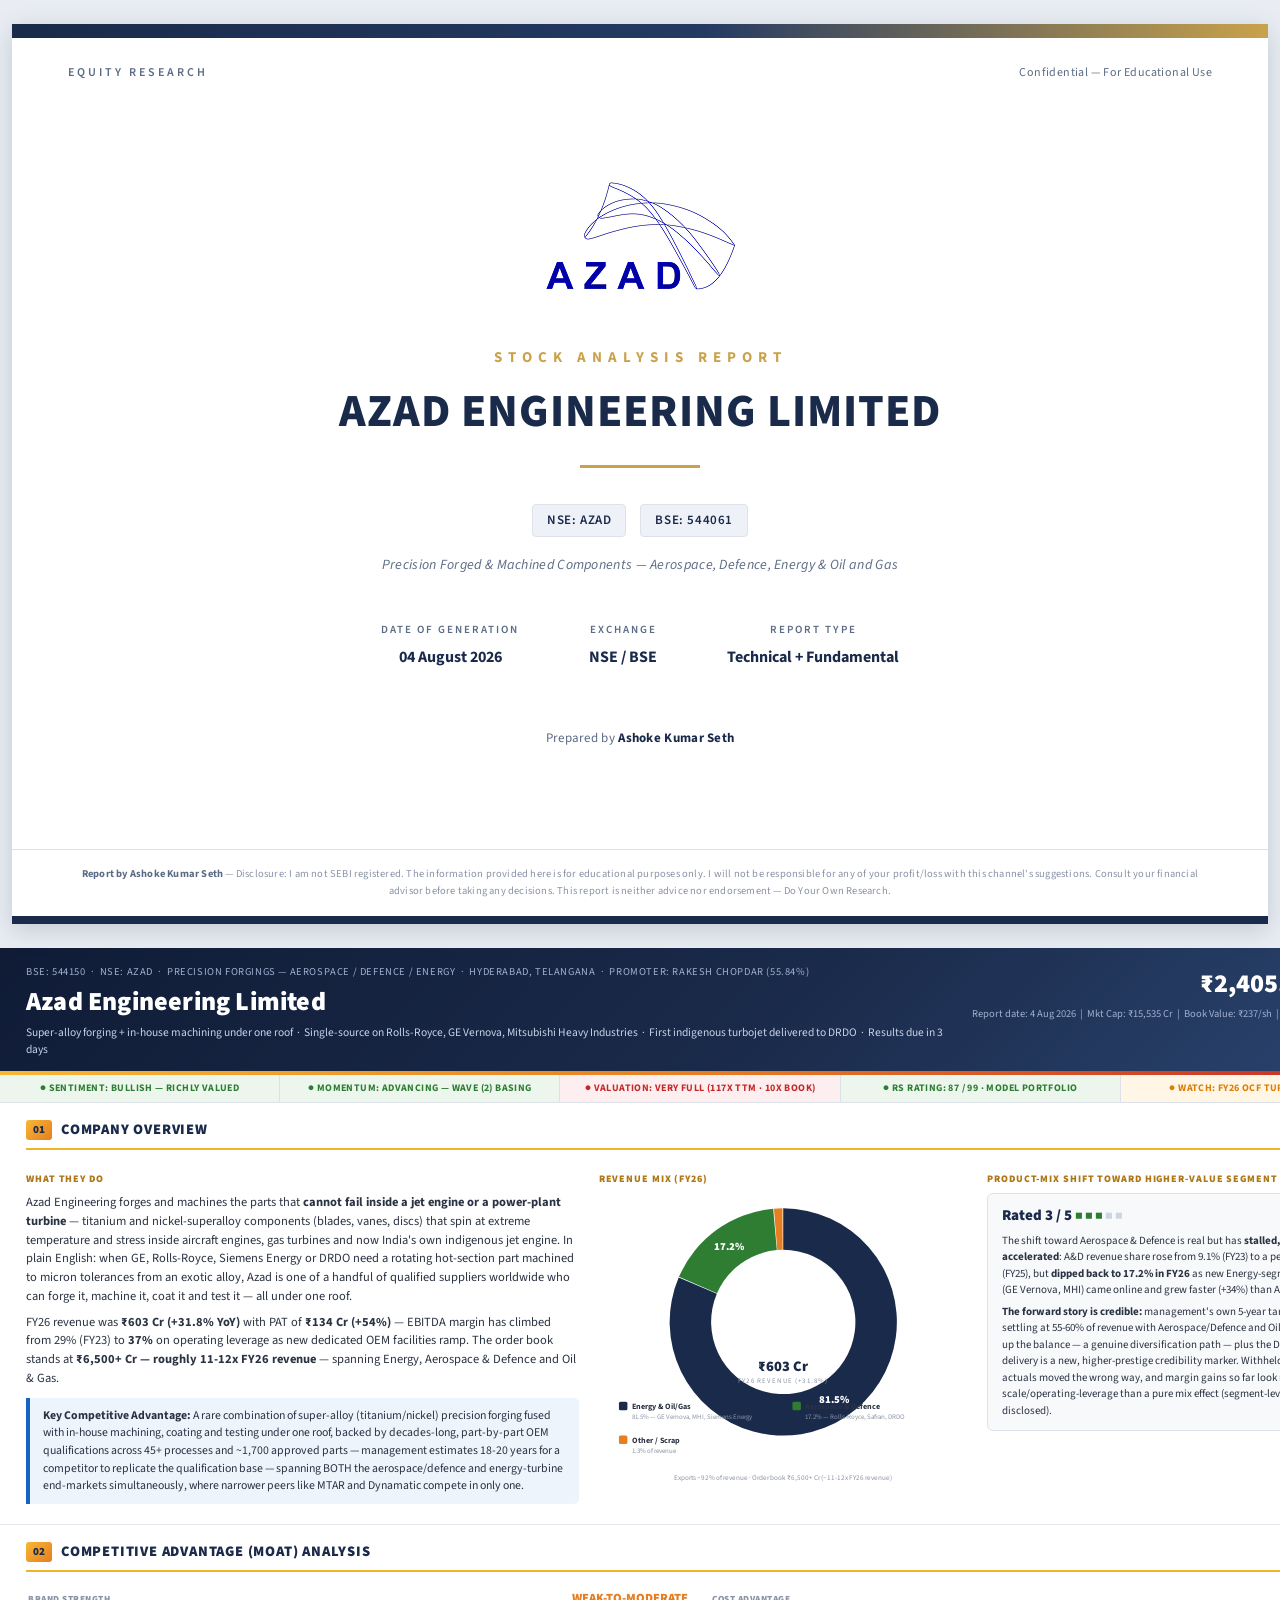
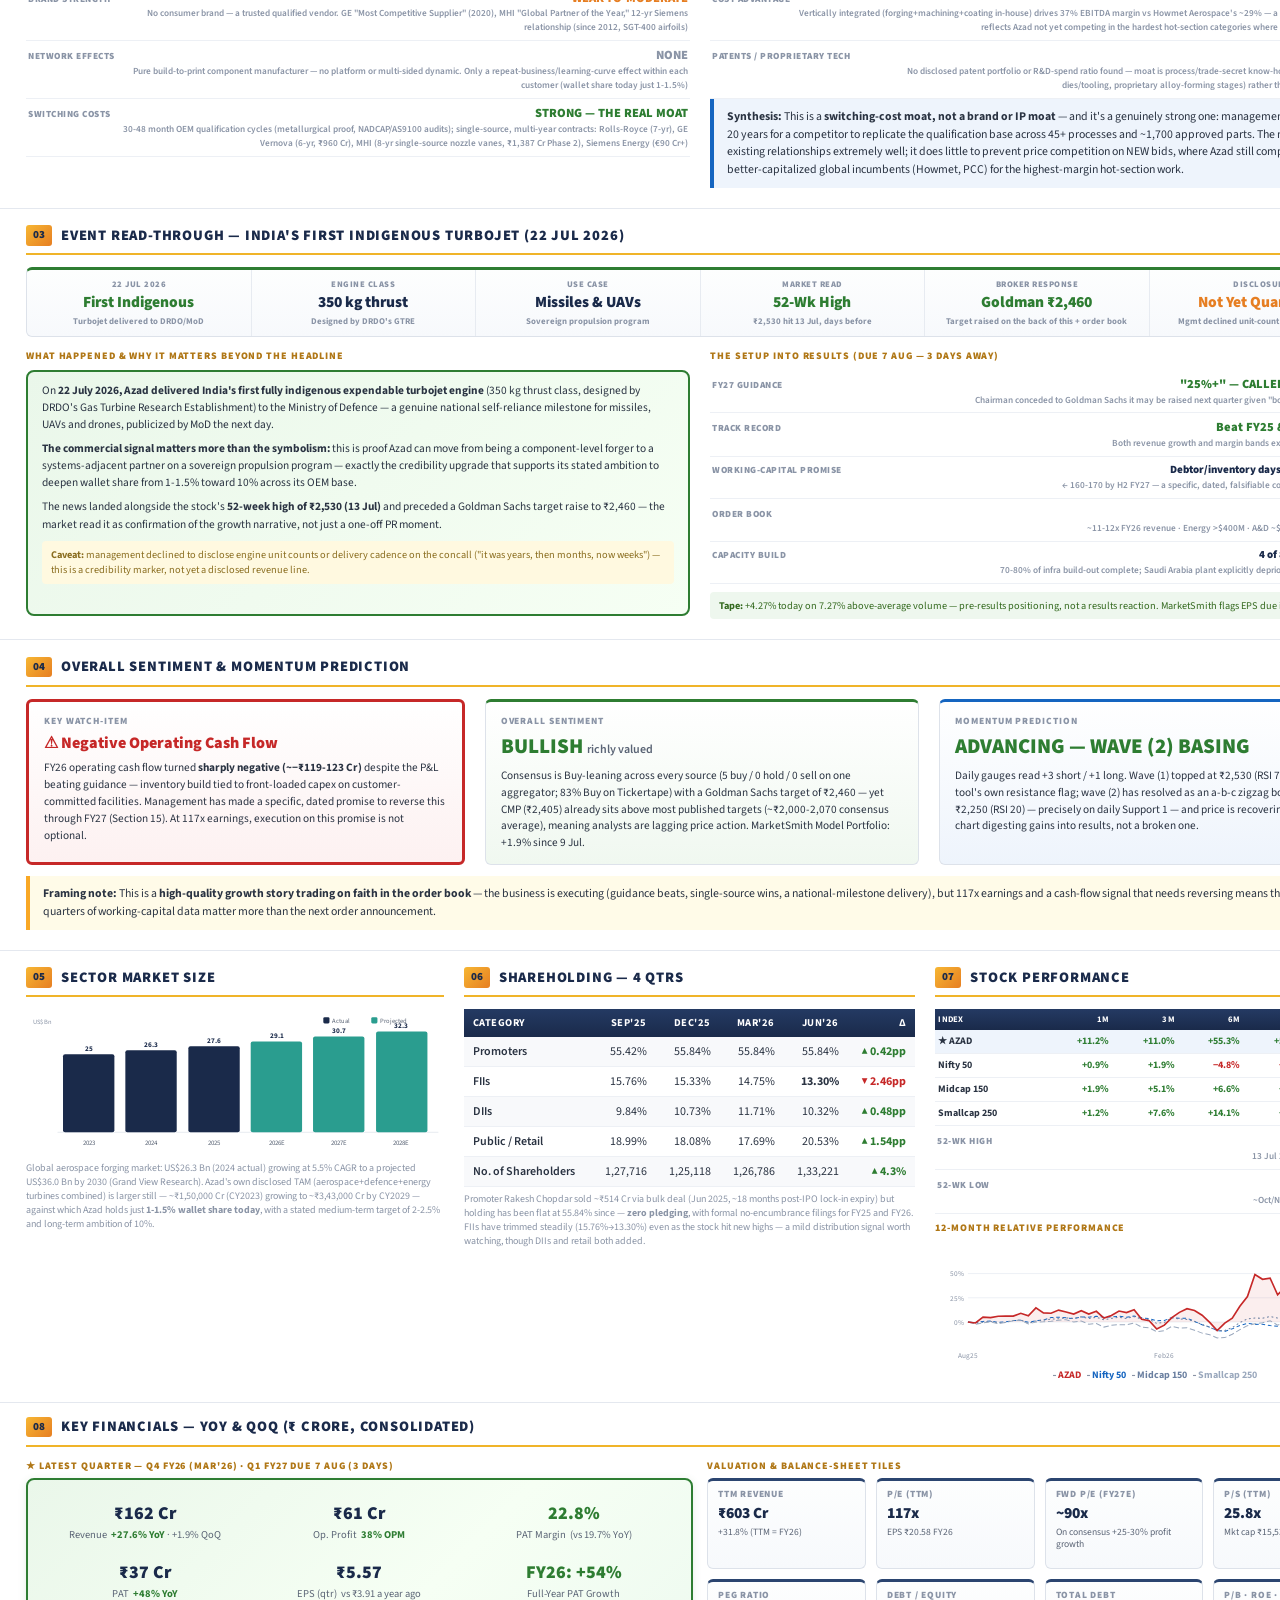
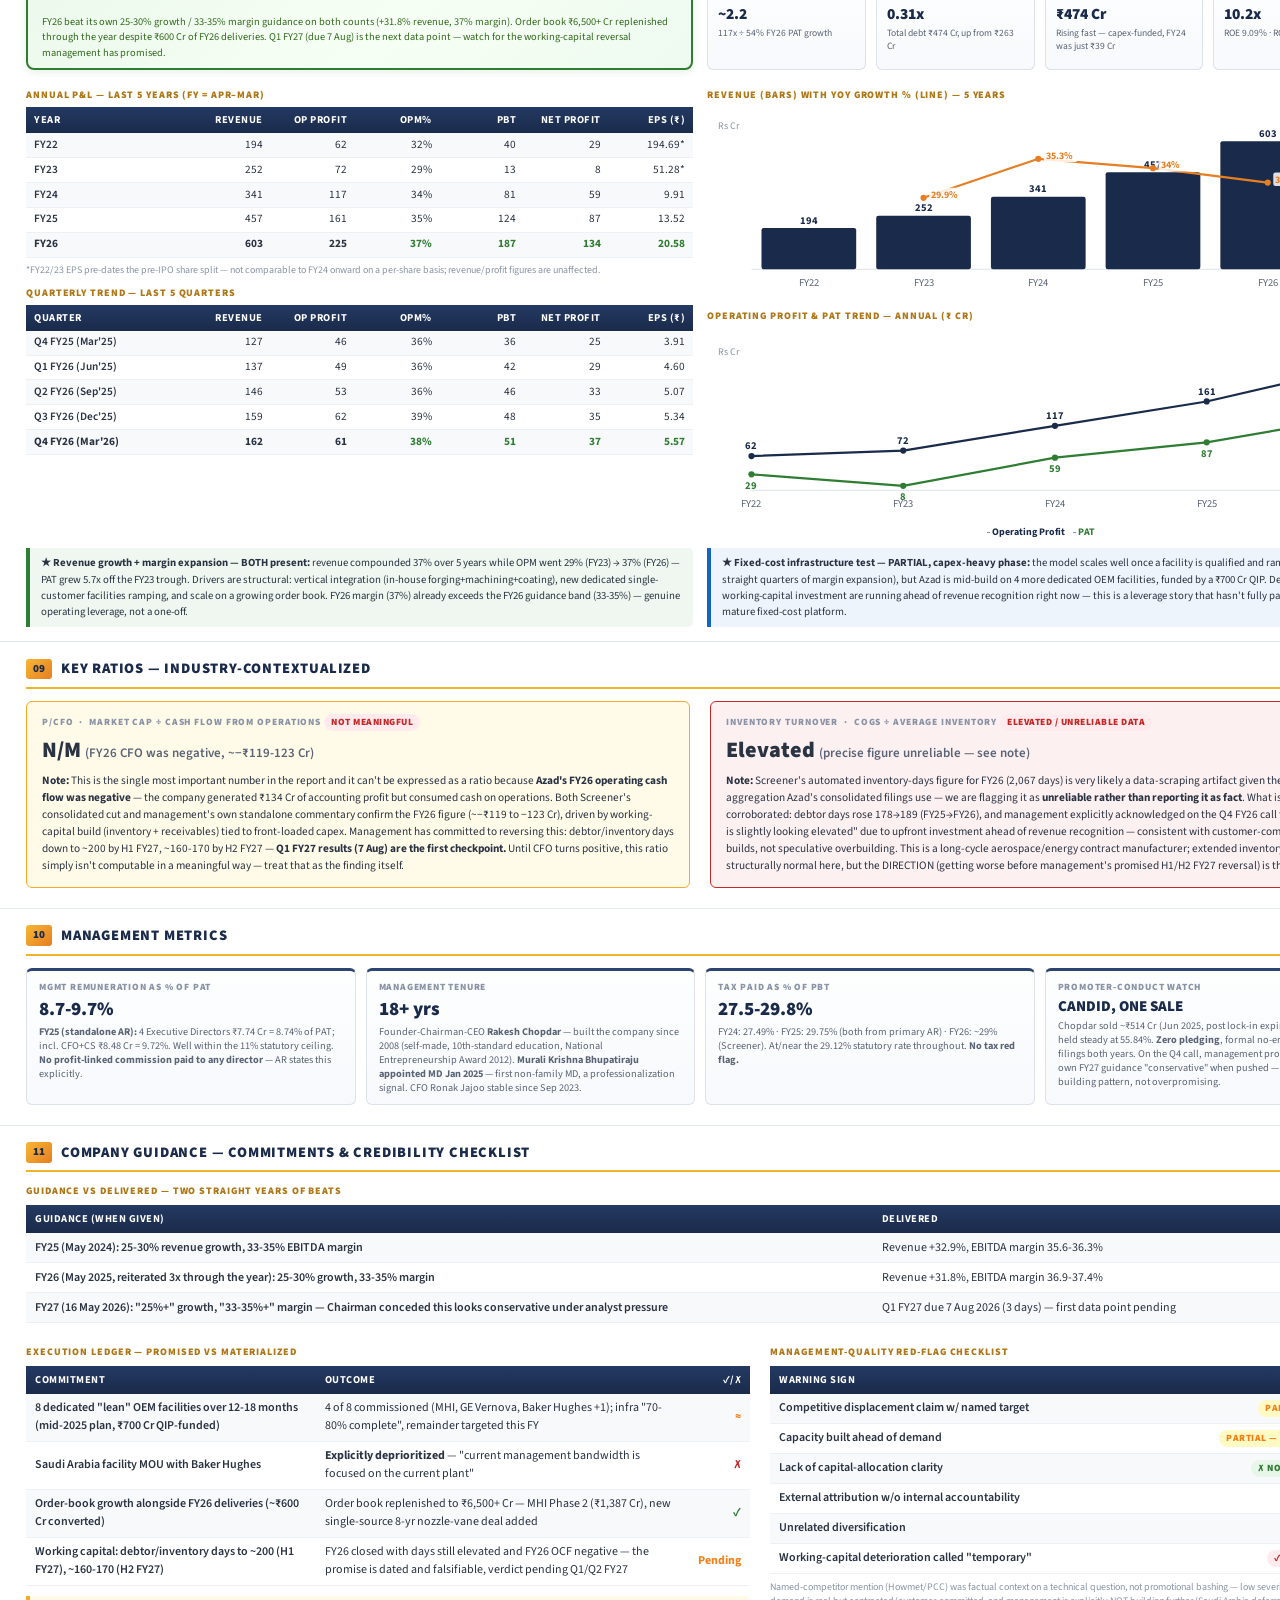
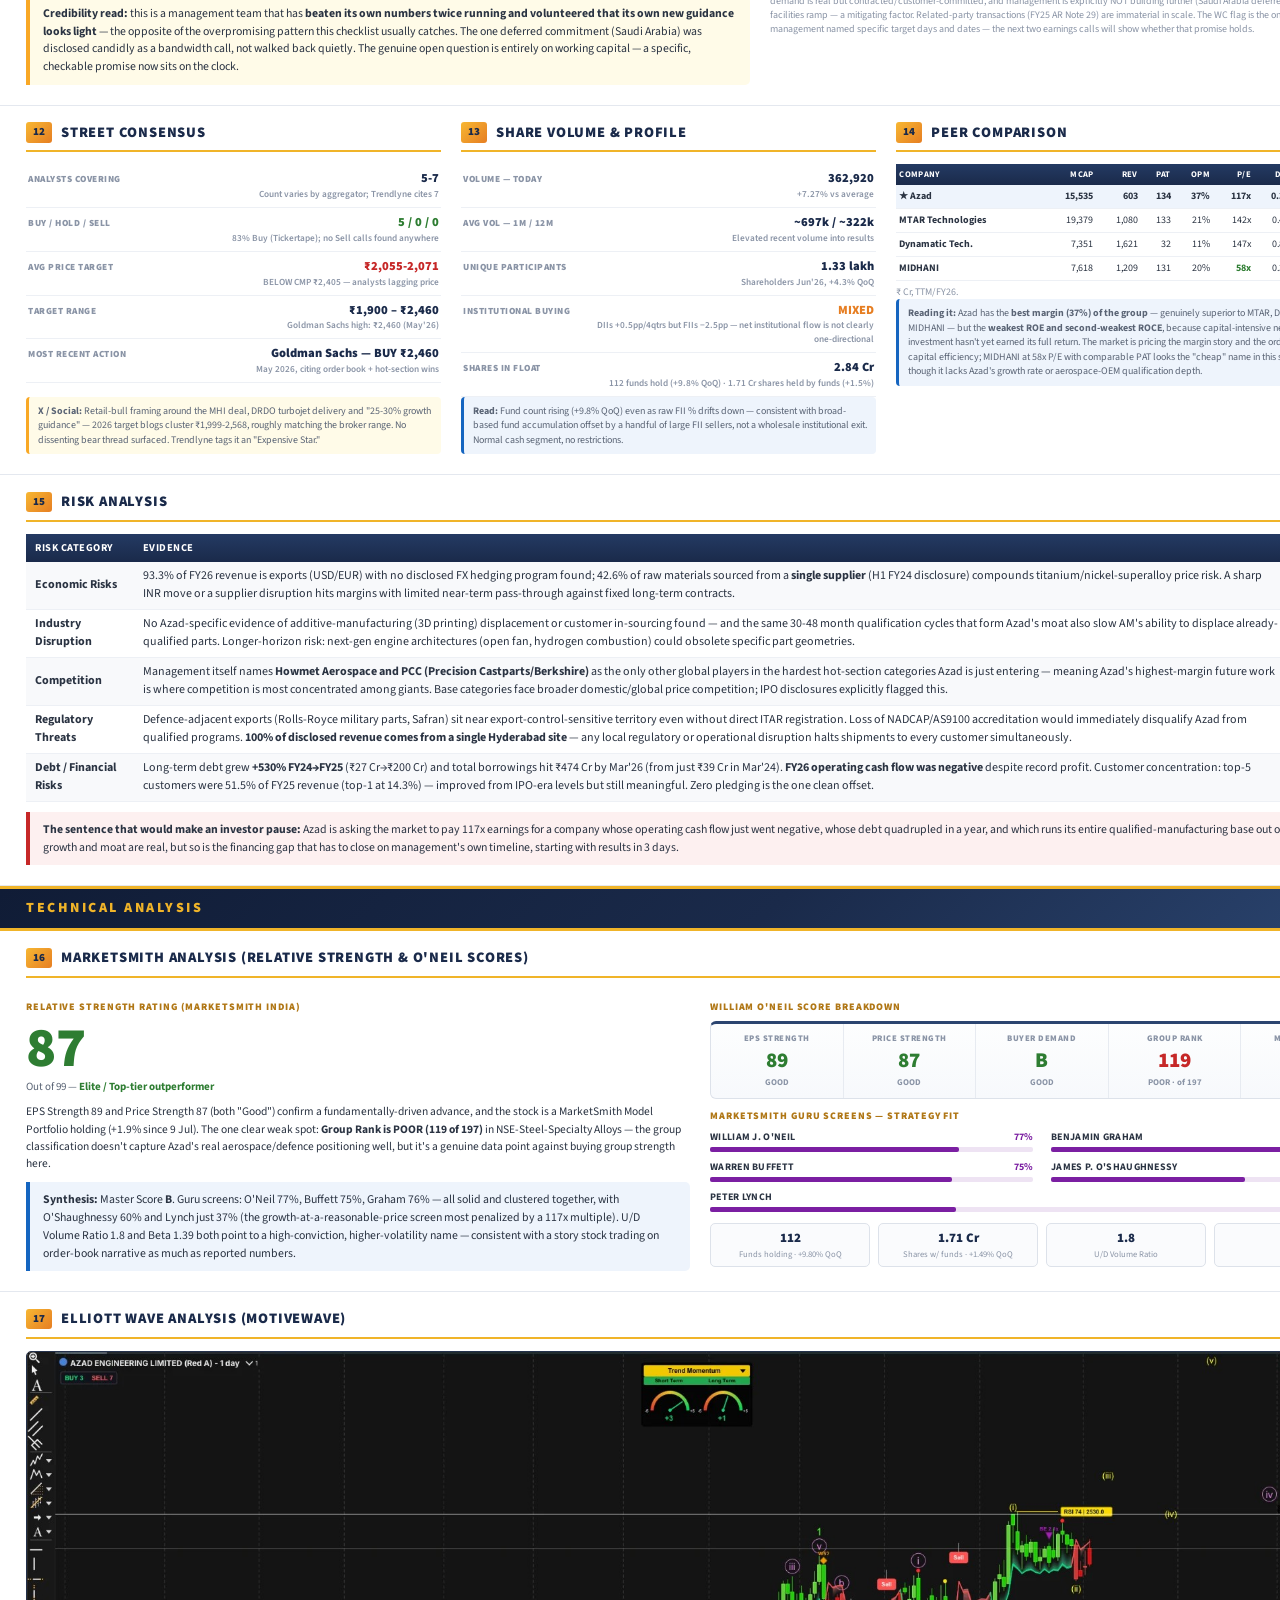
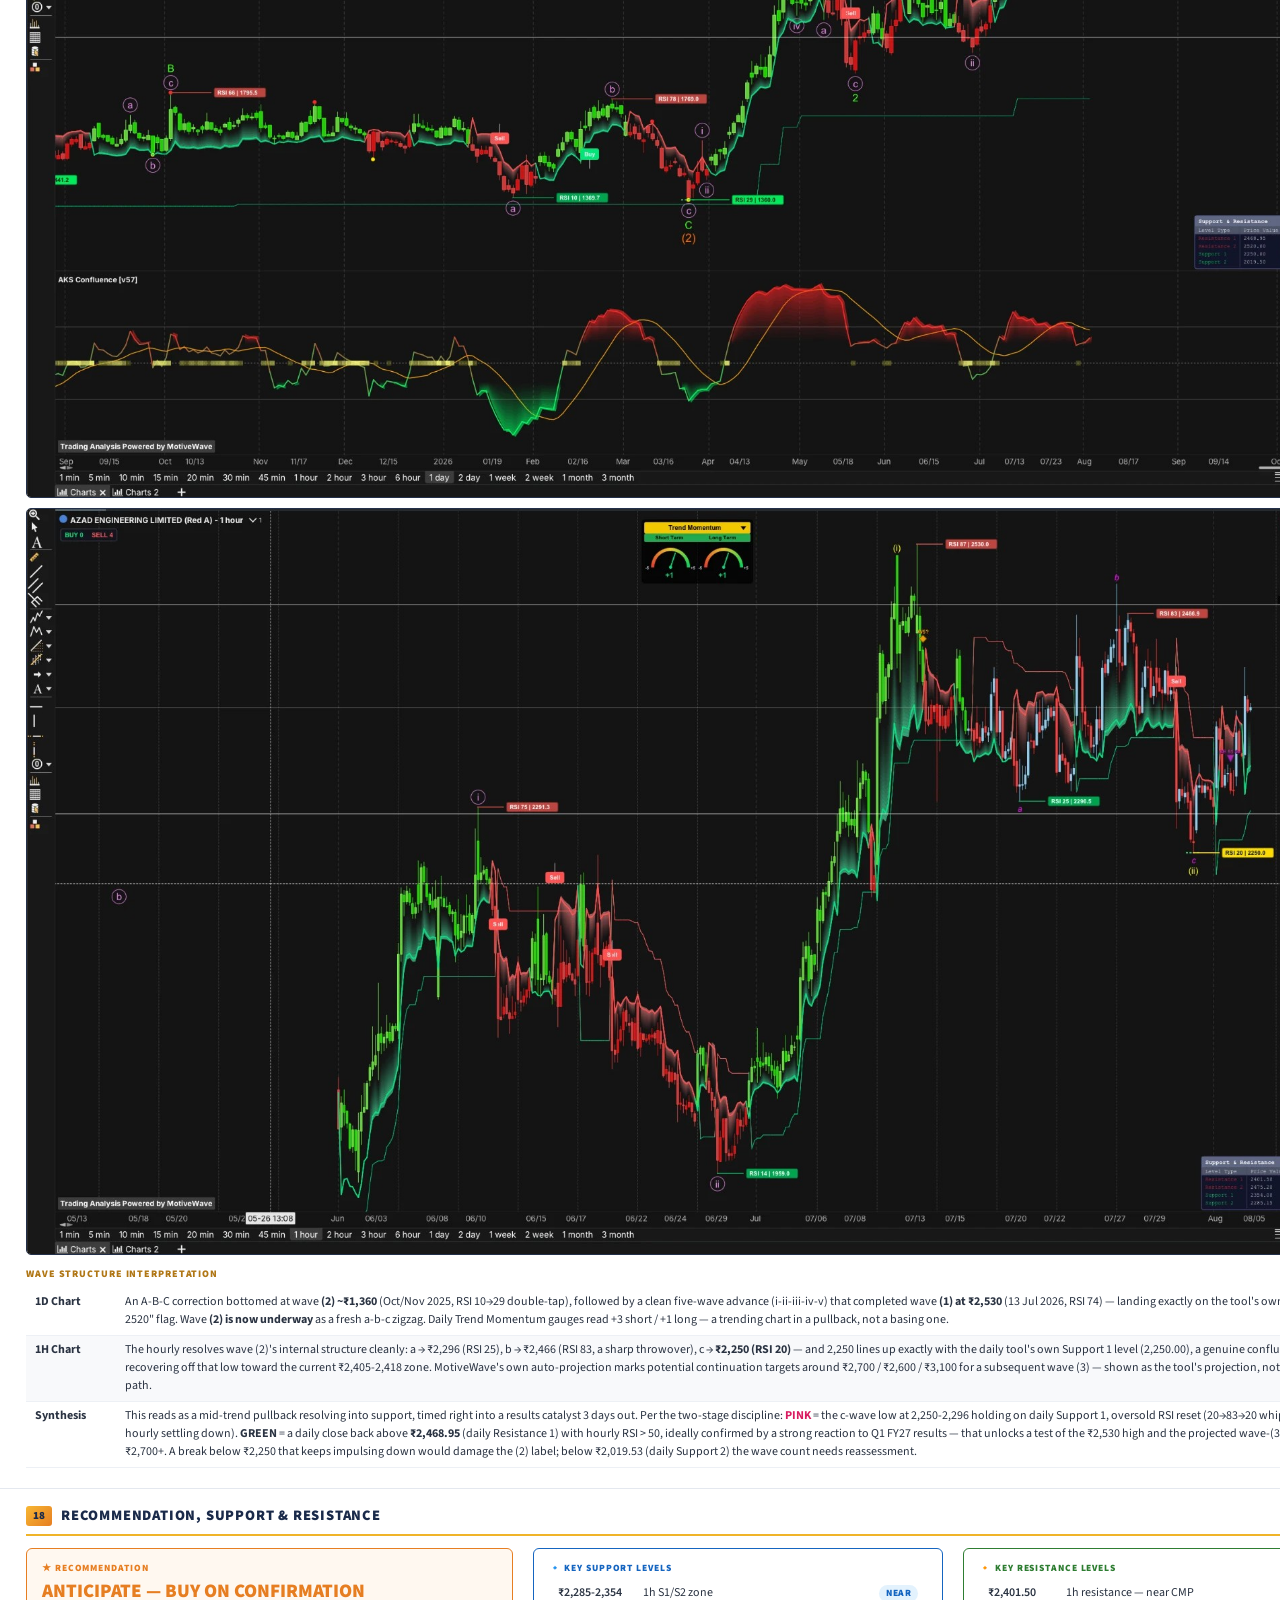
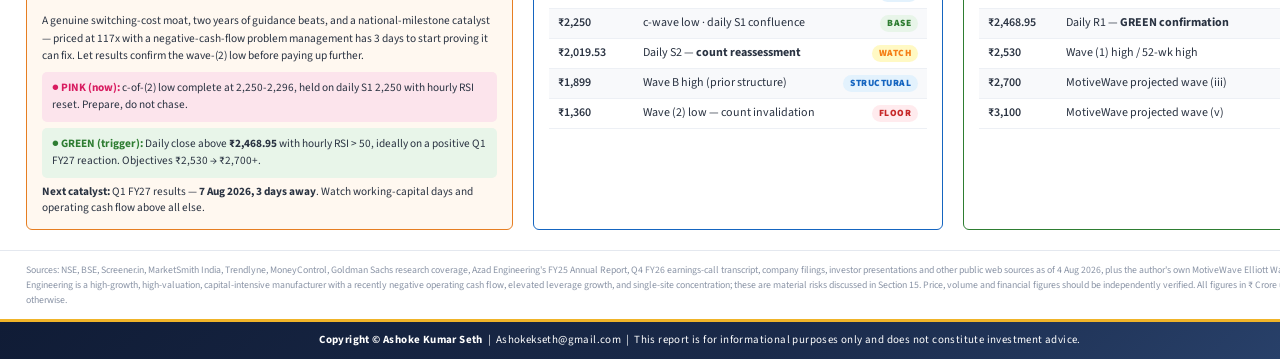
==== AZAD_Equity_Report.html @ 6aa40df9 "Add OG preview image and meta tags for link sharing" ====
<!DOCTYPE html>
<html>
<head>
<meta charset="utf-8">
<meta property="og:type" content="website">
<meta property="og:title" content="Azad Engineering — Equity Research Report">
<meta property="og:description" content="Full equity report on Azad Engineering (NSE: AZAD) — Moat &amp; Risk Analysis, financials, and Elliott Wave technicals. Prepared by Ashoke Kumar Seth.">
<meta property="og:image" content="https://raw.githubusercontent.com/ashokekseth-sys/Stock-Reports/main/og_preview.png">
<meta property="og:image:width" content="1200">
<meta property="og:image:height" content="630">
<meta name="twitter:card" content="summary_large_image">
<meta name="twitter:title" content="Azad Engineering — Equity Research Report">
<meta name="twitter:image" content="https://raw.githubusercontent.com/ashokekseth-sys/Stock-Reports/main/og_preview.png">
<title>Azad Engineering — Equity Research Report</title>
<link href="https://fonts.googleapis.com/css2?family=Source+Sans+3:ital,wght@0,400;0,600;0,700;0,900;1,400;1,600&display=swap" rel="stylesheet">
<style>
  * { margin:0; padding:0; box-sizing:border-box; }
  body { background:#ffffff; font-family:'Source Sans 3',Arial,sans-serif; color:#2a3342; font-size:12.5px; line-height:1.5; }
  .page { width:1400px; margin:0 auto; background:#fff; }
  /* header */
  .hdr { background:linear-gradient(135deg,#101c36 0%,#1a2a4a 55%,#2b4570 100%); border-bottom:4px solid; border-image:linear-gradient(90deg,#f7b733,#e67e22,#c62828) 1; color:#fff; padding:16px 26px 13px; display:flex; justify-content:space-between; align-items:flex-start; }
  .hdr .meta { font-size:10.5px; letter-spacing:0.6px; color:#9fb0cf; text-transform:uppercase; }
  .hdr h1 { font-size:26px; font-weight:900; letter-spacing:0.2px; margin:2px 0 3px; }
  .hdr .tagline { font-size:11.5px; color:#c7d2e8; }
  .hdr .pricebox { text-align:right; }
  .hdr .price { font-size:26px; font-weight:900; }
  .hdr .chg { color:#ff8a80; font-weight:700; font-size:14px; }
  .hdr .sub { font-size:10.5px; color:#9fb0cf; margin-top:3px; }
  .tagstrip { display:flex; gap:0; border-bottom:1px solid #dde2ea; }
  .tagstrip div { flex:1; text-align:center; padding:6px 4px; font-size:10px; font-weight:700; letter-spacing:0.4px; text-transform:uppercase; border-right:1px solid #dde2ea; }
  .tagstrip div:last-child { border-right:none; }
  /* sections */
  .sec { padding:16px 26px 20px; border-bottom:1px solid #e4e8ef; }
  .sec-title { display:flex; align-items:center; gap:9px; margin-bottom:12px; padding-bottom:7px; border-bottom:2px solid #f0b429; }
  .sec-title .num { background:linear-gradient(135deg,#f7b733,#e67e22); color:#1a2a4a; font-size:11px; font-weight:900; padding:2px 7px; border-radius:3px; }
  .sec-title h2 { font-size:14.5px; font-weight:900; letter-spacing:0.8px; text-transform:uppercase; color:#1a2a4a; }
  .microhead { font-size:10px; font-weight:900; letter-spacing:0.9px; text-transform:uppercase; color:#b07716; margin:10px 0 6px; }
  /* generic table */
  table.t { width:100%; border-collapse:collapse; }
  table.t th { background:linear-gradient(180deg,#243a63,#1a2a4a); color:#fff; font-size:10.5px; letter-spacing:0.5px; text-transform:uppercase; padding:6px 9px; text-align:right; font-weight:700; }
  table.t th:first-child { text-align:left; }
  table.t td { padding:5.5px 9px; border-bottom:1px solid #edf0f5; text-align:right; font-size:12px; }
  table.t td:first-child { text-align:left; font-weight:600; }
  table.t tr:nth-child(even) td { background:#f8f9fb; }
  .pos { color:#2e7d32; font-weight:700; } .neg { color:#c62828; font-weight:700; }
  .warn { color:#f57f17; font-weight:700; }
  /* tiles */
  .tiles { display:flex; gap:10px; }
  .tile { flex:1; border:1px solid #dde2ea; border-top:3px solid #2b4570; border-radius:6px; padding:9px 12px; background:linear-gradient(180deg,#fdfefe,#f7f9fc); }
  .tile .lab { font-size:9.5px; font-weight:900; letter-spacing:0.8px; text-transform:uppercase; color:#8a94a6; }
  .tile .val { font-size:19px; font-weight:900; margin:2px 0 1px; color:#1a2a4a; }
  .tile .note { font-size:10.3px; color:#5a6475; line-height:1.35; }
  /* callout notes */
  .notebox { border-left:4px solid #f9a825; background:#fffbe8; padding:9px 13px; font-size:11.8px; margin-top:11px; border-radius:0 5px 5px 0; }
  .notebox.green { border-left-color:#2e7d32; background:#f0f7f0; }
  .notebox.red { border-left-color:#c62828; background:#fdf0f0; }
  .notebox.blue { border-left-color:#1565c0; background:#eef4fc; }
  .badge { display:inline-block; font-size:9.5px; font-weight:900; letter-spacing:0.5px; padding:1.5px 7px; border-radius:9px; text-transform:uppercase; vertical-align:middle; }
  .b-bull { background:#e8f5e9; color:#2e7d32; } .b-bear { background:#ffebee; color:#c62828; }
  .b-neut { background:#e3f2fd; color:#1565c0; } .b-warn { background:#fff9c4; color:#f57f17; }
  .cols { display:flex; gap:20px; }
  .panel { flex:1; border:1px solid #dde2ea; border-radius:6px; padding:12px 15px; }
  .panel .plab { font-size:9.5px; font-weight:900; letter-spacing:0.9px; text-transform:uppercase; color:#8a94a6; margin-bottom:3px; }
  .panel .pval { font-size:21px; font-weight:900; }
  .chartcap { font-size:10px; color:#8a94a6; margin-top:5px; line-height:1.4; }
  .imgwrap img { width:100%; border-radius:5px; border:1px solid #23304a; display:block; }
  .footer-blue { border-top:3px solid #f0b429; background:linear-gradient(135deg,#101c36,#1a2a4a 55%,#2b4570); color:#fff; text-align:center; padding:10px 16px; font-size:11px; letter-spacing:0.4px; }
  .disclaim { font-size:9.8px; color:#8a94a6; padding:12px 26px; line-height:1.5; }
  table.t[style*='--pad'] td { padding:9px; }
  .compact { padding:13px 26px 14px; }
  .compact table.t td { padding:3.5px 8px; font-size:11.3px; }
  .compact table.t th { padding:5px 8px; }
  .compact .notebox { padding:7px 11px; font-size:10.8px; margin-top:0; }
  .compact .microhead { margin:8px 0 4px; }
  .compact .tile { padding:6px 10px; }
  .compact .tile .val { font-size:15.5px; margin:1px 0 0; }
  .compact .tile .note { font-size:9.6px; }
  .compact .cols { gap:14px; }
  table.fit { width:100%; table-layout:fixed; }
  table.fit td, table.fit th { padding:3.5px 11px; white-space:nowrap; overflow:hidden; }
  table.fit th:first-child, table.fit td:first-child { width:24%; }
  .krow { display:flex; justify-content:space-between; align-items:baseline; gap:8px; border-bottom:1px solid #edf0f5; padding:5px 2px; }
  .krow .klab { color:#8a94a6; font-weight:900; font-size:9.3px; text-transform:uppercase; letter-spacing:0.5px; flex:0 0 auto; }
  .krow .kval { font-weight:900; color:#1a2a4a; font-size:12.5px; text-align:right; }
  .krow .kval small { display:block; font-weight:600; color:#8a94a6; font-size:9.3px; }
  .mininote { font-size:10px; color:#5a6475; line-height:1.45; margin-top:8px; padding:7px 9px; border-radius:4px; }
  table.peer { width:100%; border-collapse:collapse; }
  table.peer th { background:linear-gradient(180deg,#243a63,#1a2a4a); color:#fff; font-size:8.6px; letter-spacing:0.3px; text-transform:uppercase; padding:4px 3px; text-align:right; }
  table.peer th:first-child { text-align:left; }
  table.peer td { padding:4px 3px; border-bottom:1px solid #edf0f5; text-align:right; font-size:10px; }
  table.peer td:first-child { text-align:left; font-weight:700; }

  /* ===================== RESPONSIVE / MOBILE ===================== */
  .mobile-jump { display:none; }
  @media (max-width: 860px) {
    html { -webkit-text-size-adjust:100%; }
    body { overflow-x:hidden; }
    .page { width:100% !important; max-width:100% !important; }
    .sec, .hdr { padding-left:16px !important; padding-right:16px !important; }
    .disclaim { padding-left:16px !important; padding-right:16px !important; }
    .footer-blue { padding-left:16px !important; padding-right:16px !important; }

    .hdr { flex-direction:column !important; align-items:stretch !important; gap:10px; }
    .hdr .pricebox { text-align:left !important; }

    .tagstrip { flex-direction:column !important; }
    .tagstrip div { border-right:none !important; border-bottom:1px solid #dde2ea; text-align:left !important; padding:8px 4px !important; }
    .tagstrip div:last-child { border-bottom:none; }

    .mobile-jump {
      display:flex !important; gap:4px; overflow-x:auto; -webkit-overflow-scrolling:touch;
      position:sticky; top:0; z-index:20; background:#1a2a4a; padding:10px 12px;
      border-bottom:3px solid #f0b429; white-space:nowrap; scrollbar-width:none;
    }
    .mobile-jump::-webkit-scrollbar { display:none; }
    .mobile-jump a {
      color:#c7d2e8; font-size:11.5px; font-weight:700; text-decoration:none;
      padding:6px 10px; border-radius:14px; background:rgba(255,255,255,0.08); flex:0 0 auto;
    }
    .sec-title { scroll-margin-top:56px; }

    .cols { flex-wrap:wrap !important; }
    .cols > div { flex:1 1 100% !important; min-width:0 !important; width:100% !important; }
    .cols { row-gap:16px; }

    .tile { flex:1 1 45% !important; }
    .tiles { row-gap:8px; }

    div[style*="flex:1 1 44%"] { flex:1 1 100% !important; }
    div[style*="flex:1 1 30%"] { flex:1 1 45% !important; }

    table.t, table.fit, table.peer {
      display:block !important; overflow-x:auto !important; -webkit-overflow-scrolling:touch;
      white-space:nowrap; max-width:100%;
    }
    table.t tr, table.fit tr, table.peer tr { display:table-row; }
    table.prose { display:table !important; white-space:normal !important; overflow-x:visible !important; table-layout:fixed !important; }
    table.prose td { white-space:normal !important; word-wrap:break-word; }
    table.prose td[style*="width:90px"] { width:70px !important; }

    .krow { flex-wrap:wrap; }
    .krow .kval { text-align:right; }

    h1 { font-size:21px !important; }
    .price { font-size:22px !important; }
  }

  @media (max-width: 480px) {
    .tile { flex:1 1 100% !important; }
    div[style*="flex:1 1 45%"] { flex:1 1 100% !important; }
  }
</style>
</head>
<body>
<style>
  :root{
    --navy:#1a2a4a;
    --navy-2:#243a63;
    --gold:#c9a24b;
    --ink:#1a2a4a;
    --muted:#5c6b85;
    --hair:#dde2ea;
    --page-bg:#ffffff;
  }
  *{box-sizing:border-box;margin:0;padding:0;}
  .cover-wrap{
    font-family:'Source Sans 3','Segoe UI',Arial,sans-serif;
    background:#e9edf3;
    display:flex;
    justify-content:center;
    padding:24px 12px;
  }
  .cover-page{
    width:1400px;
    max-width:100%;
    min-height:900px;
    background:var(--page-bg);
    display:flex;
    flex-direction:column;
    box-shadow:0 6px 24px rgba(26,42,74,0.18);
    overflow:hidden;
  }
  .top-band{
    height:14px;
    background:linear-gradient(90deg,var(--navy) 0%,var(--navy-2) 55%,var(--gold) 100%);
    flex-shrink:0;
  }
  .brand-bar{
    display:flex;
    align-items:center;
    justify-content:space-between;
    padding:26px 56px 0 56px;
    flex-shrink:0;
  }
  .brand-bar .doc-type{
    font-size:12px;
    letter-spacing:3px;
    color:var(--muted);
    text-transform:uppercase;
    font-weight:600;
  }
  .brand-bar .doc-date{
    font-size:12px;
    color:var(--muted);
    letter-spacing:0.4px;
  }
  .main{
    flex:1;
    display:flex;
    flex-direction:column;
    align-items:center;
    justify-content:center;
    text-align:center;
    padding:20px 60px 40px 60px;
  }
  .logo-wrap{
    width:260px;
    height:150px;
    display:flex;
    align-items:center;
    justify-content:center;
    margin-bottom:34px;
  }
  .logo-wrap img{
    max-width:100%;
    max-height:100%;
    object-fit:contain;
  }
  .kicker{
    font-size:15px;
    letter-spacing:6px;
    color:var(--gold);
    font-weight:700;
    text-transform:uppercase;
    margin-bottom:16px;
  }
  h1.report-title{
    font-size:46px;
    letter-spacing:1px;
    color:var(--navy);
    font-weight:800;
    text-transform:uppercase;
    line-height:1.15;
  }
  .divider{
    width:120px;
    height:3px;
    background:var(--gold);
    margin:26px 0;
  }
  .company-name{
    font-size:34px;
    font-weight:700;
    color:var(--navy);
    letter-spacing:0.3px;
  }
  .ticker-row{
    margin-top:10px;
    display:flex;
    gap:14px;
    align-items:center;
    justify-content:center;
  }
  .ticker-chip{
    font-size:13px;
    font-weight:600;
    letter-spacing:0.6px;
    color:var(--navy);
    background:#eef1f7;
    border:1px solid var(--hair);
    border-radius:4px;
    padding:6px 14px;
  }
  .sector-line{
    margin-top:18px;
    font-size:14px;
    color:var(--muted);
    letter-spacing:0.3px;
    font-style:italic;
  }
  .meta-block{
    margin-top:46px;
    display:flex;
    gap:70px;
    justify-content:center;
  }
  .meta-item{
    text-align:center;
  }
  .meta-label{
    font-size:11px;
    letter-spacing:2px;
    text-transform:uppercase;
    color:var(--muted);
    margin-bottom:6px;
    font-weight:600;
  }
  .meta-value{
    font-size:16px;
    color:var(--navy);
    font-weight:700;
  }
  .prepared-by{
    margin-top:60px;
    font-size:13px;
    color:var(--muted);
    letter-spacing:0.3px;
  }
  .prepared-by strong{
    color:var(--navy);
  }
  .footer{
    flex-shrink:0;
    background:#ffffff;
    border-top:1px solid var(--hair);
    padding:16px 56px;
    text-align:center;
  }
  .footer p{
    font-size:10.5px;
    line-height:1.6;
    color:#8992a6;
    letter-spacing:0.2px;
  }
  .footer strong{
    color:var(--muted);
  }
  .bottom-band{
    height:8px;
    background:var(--navy);
    flex-shrink:0;
  }
</style>
<div class="cover-wrap">
  <div class="cover-page">
  <div class="top-band"></div>

  <div class="brand-bar">
    <div class="doc-type">Equity Research</div>
    <div class="doc-date">Confidential — For Educational Use</div>
  </div>

  <div class="main">
    <div class="logo-wrap">
      <img src="[data-uri]" alt="Azad Engineering logo" />
    </div>

    <div class="kicker">Stock Analysis Report</div>
    <h1 class="report-title">Azad Engineering Limited</h1>

    <div class="divider"></div>

    <div class="ticker-row">
      <div class="ticker-chip">NSE: AZAD</div>
      <div class="ticker-chip">BSE: 544061</div>
    </div>
    <div class="sector-line">Precision Forged &amp; Machined Components — Aerospace, Defence, Energy &amp; Oil and Gas</div>

    <div class="meta-block">
      <div class="meta-item">
        <div class="meta-label">Date of Generation</div>
        <div class="meta-value">04 August 2026</div>
      </div>
      <div class="meta-item">
        <div class="meta-label">Exchange</div>
        <div class="meta-value">NSE / BSE</div>
      </div>
      <div class="meta-item">
        <div class="meta-label">Report Type</div>
        <div class="meta-value">Technical + Fundamental</div>
      </div>
    </div>

    <div class="prepared-by">Prepared by <strong>Ashoke Kumar Seth</strong></div>
  </div>

  <div class="footer">
    <p><strong>Report by Ashoke Kumar Seth</strong> — Disclosure: I am not SEBI registered. The information provided here is for educational purposes only. I will not be responsible for any of your profit/loss with this channel's suggestions. Consult your financial advisor before taking any decisions. This report is neither advice nor endorsement — Do Your Own Research.</p>
  </div>

  <div class="bottom-band"></div>
</div>
</div>

<div class="page">

  <!-- ================= HEADER ================= -->
  <div class="hdr">
    <div>
      <div class="meta">BSE: 544150 &nbsp;·&nbsp; NSE: AZAD &nbsp;·&nbsp; Precision Forgings — Aerospace / Defence / Energy &nbsp;·&nbsp; Hyderabad, Telangana &nbsp;·&nbsp; Promoter: Rakesh Chopdar (55.84%)</div>
      <h1>Azad Engineering Limited</h1>
      <div class="tagline">Super-alloy forging + in-house machining under one roof &nbsp;·&nbsp; Single-source on Rolls-Royce, GE Vernova, Mitsubishi Heavy Industries &nbsp;·&nbsp; First indigenous turbojet delivered to DRDO &nbsp;·&nbsp; Results due in 3 days</div>
    </div>
    <div class="pricebox">
      <div class="price">&#8377;2,405.40 <span class="chg" style="color:#7ee08a">&#9650; +4.27%</span></div>
      <div class="sub">Report date: 4 Aug 2026 &nbsp;|&nbsp; Mkt Cap: &#8377;15,535 Cr &nbsp;|&nbsp; Book Value: &#8377;237/sh &nbsp;|&nbsp; MarketSmith Master Score: B</div>
    </div>
  </div>
  <div class="tagstrip">
    <div style="color:#2e7d32;background:#ecf6ec">&#9679; Sentiment: Bullish — richly valued</div>
    <div style="color:#2e7d32;background:#ecf6ec">&#9679; Momentum: Advancing — wave (2) basing</div>
    <div style="color:#c62828;background:#fdeef0">&#9679; Valuation: Very full (117x TTM &#183; 10x book)</div>
    <div style="color:#2e7d32;background:#ecf6ec">&#9679; RS Rating: 87 / 99 &#183; Model Portfolio</div>
    <div style="color:#e07c00;background:#fff6e6">&#9679; Watch: FY26 OCF turned negative</div>
  </div>
  <nav class="mobile-jump"><a href="#sec01">Overview</a><a href="#sec02">Moat</a><a href="#sec03">DRDO Event</a><a href="#sec04">Sentiment</a><a href="#sec05">Sector</a><a href="#sec06">Shareholding</a><a href="#sec07">Performance</a><a href="#sec08">Financials</a><a href="#sec09">Ratios</a><a href="#sec10">Management</a><a href="#sec11">Guidance</a><a href="#sec12">Consensus</a><a href="#sec13">Volume</a><a href="#sec14">Peers</a><a href="#sec15">Risk</a><a href="#sec16">MarketSmith</a><a href="#sec17">Elliott Wave</a><a href="#sec18">Recommendation</a></nav>


  <!-- ================= 01 COMPANY OVERVIEW ================= -->
  <div class="sec">
    <div class="sec-title" id="sec01"><span class="num">01</span><h2>Company Overview</h2></div>
    <div class="cols">
      <div style="flex:1.5">
        <div class="microhead">What They Do</div>
        <p>Azad Engineering forges and machines the parts that <b>cannot fail inside a jet engine or a power-plant turbine</b> — titanium and nickel-superalloy components (blades, vanes, discs) that spin at extreme temperature and stress inside aircraft engines, gas turbines and now India's own indigenous jet engine. In plain English: when GE, Rolls-Royce, Siemens Energy or DRDO need a rotating hot-section part machined to micron tolerances from an exotic alloy, Azad is one of a handful of qualified suppliers worldwide who can forge it, machine it, coat it and test it — all under one roof.</p>
        <p style="margin-top:7px">FY26 revenue was <b>&#8377;603 Cr (+31.8% YoY)</b> with PAT of <b>&#8377;134 Cr (+54%)</b> — EBITDA margin has climbed from 29% (FY23) to <b>37%</b> on operating leverage as new dedicated OEM facilities ramp. The order book stands at <b>&#8377;6,500+ Cr — roughly 11-12x FY26 revenue</b> — spanning Energy, Aerospace & Defence and Oil & Gas.</p>
        <div class="notebox blue" style="margin-top:10px"><b>Key Competitive Advantage:</b> A rare combination of super-alloy (titanium/nickel) precision forging fused with in-house machining, coating and testing under one roof, backed by decades-long, part-by-part OEM qualifications across 45+ processes and ~1,700 approved parts — management estimates 18-20 years for a competitor to replicate the qualification base — spanning BOTH the aerospace/defence and energy-turbine end-markets simultaneously, where narrower peers like MTAR and Dynamatic compete in only one.</div>
      </div>
      <div style="flex:1">
        <div class="microhead">Revenue Mix (FY26)</div>
        <svg viewBox="0 0 480 386" xmlns="http://www.w3.org/2000/svg" style="width:100%;height:auto">
<path d="M240.0,20.0 A148,148 0 1 1 103.8,110.2 L153.5,131.3 A94,94 0 1 0 240.0,74.0 Z" fill="#1a2a4a"/><path d="M104.2,109.2 A148,148 0 0 1 226.9,20.6 L231.7,74.4 A94,94 0 0 0 153.7,130.7 Z" fill="#2e7d32"/><path d="M227.9,20.5 A148,148 0 0 1 239.0,20.0 L239.3,74.0 A94,94 0 0 0 232.3,74.3 Z" fill="#e67e22"/><text x="306.4" y="273.1" text-anchor="middle" font-size="14" font-weight="900" fill="#fff">81.5%</text><text x="169.5" y="73.7" text-anchor="middle" font-size="14" font-weight="900" fill="#fff">17.2%</text>
<text x="240" y="232" text-anchor="middle" font-size="19" font-weight="900" fill="#1a2a4a">&#8377;603 Cr</text>
<text x="240" y="248" text-anchor="middle" font-size="9" letter-spacing="1.5" fill="#8a94a6">FY26 REVENUE (+31.8%)</text>
<rect x="26" y="272" width="11" height="11" rx="2" fill="#1a2a4a"/><text x="43" y="282" font-size="10.5" fill="#2a3342" font-weight="700">Energy &amp; Oil/Gas</text><text x="43" y="295" font-size="9" fill="#8a94a6">81.5% — GE Vernova, MHI, Siemens Energy</text><rect x="252" y="272" width="11" height="11" rx="2" fill="#2e7d32"/><text x="269" y="282" font-size="10.5" fill="#2a3342" font-weight="700">Aerospace &amp; Defence</text><text x="269" y="295" font-size="9" fill="#8a94a6">17.2% — Rolls-Royce, Safran, DRDO</text><rect x="26" y="316" width="11" height="11" rx="2" fill="#e67e22"/><text x="43" y="326" font-size="10.5" fill="#2a3342" font-weight="700">Other / Scrap</text><text x="43" y="339" font-size="9" fill="#8a94a6">1.3% of revenue</text>
<text x="240" y="374" text-anchor="middle" font-size="9.3" fill="#8a94a6">Exports ~92% of revenue &#183; Order book &#8377;6,500+ Cr (~11-12x FY26 revenue)</text>
</svg>
      </div>
      <div style="flex:1.05">
        
<div class="microhead">Product-Mix Shift Toward Higher-Value Segment</div>
<div style="border:1px solid #dde2ea;border-radius:6px;padding:11px 14px;background:#f8f9fb">
  <div style="font-size:15px;font-weight:900;color:#1a2a4a">Rated 3 / 5
    <span style="letter-spacing:2px;color:#2e7d32;font-size:13px">&#9632;&#9632;&#9632;</span><span style="letter-spacing:2px;color:#cdd5e0;font-size:13px">&#9632;&#9632;</span></div>
  <p style="font-size:11px;margin-top:5px">The shift toward Aerospace &amp; Defence is real but has <b>stalled, not accelerated</b>: A&amp;D revenue share rose from 9.1% (FY23) to a peak of 17.7% (FY25), but <b>dipped back to 17.2% in FY26</b> as new Energy-segment capacity (GE Vernova, MHI) came online and grew faster (+34%) than Aerospace (+25%).</p>
  <p style="font-size:11px;margin-top:5px"><b>The forward story is credible:</b> management's own 5-year target is Energy settling at 55-60% of revenue with Aerospace/Defence and Oil &amp; Gas making up the balance — a genuine diversification path — plus the DRDO turbojet delivery is a new, higher-prestige credibility marker. Withheld 2 points: FY26 actuals moved the wrong way, and margin gains so far look more like scale/operating-leverage than a pure mix effect (segment-level EBITDA isn't disclosed).</p>
</div>
      </div>
    </div>
  </div>

  <!-- ================= 02 MOAT ANALYSIS ================= -->
  <div class="sec">
    <div class="sec-title" id="sec02"><span class="num">02</span><h2>Competitive Advantage (Moat) Analysis</h2></div>
    <div class="cols">
      <div style="flex:1">
        <div class="krow"><span class="klab">Brand Strength</span><span class="kval" style="color:#e67e22">WEAK-TO-MODERATE<small>No consumer brand — a trusted qualified vendor. GE "Most Competitive Supplier" (2020), MHI "Global Partner of the Year," 12-yr Siemens relationship (since 2012, SGT-400 airfoils)</small></span></div>
        <div class="krow"><span class="klab">Network Effects</span><span class="kval" style="color:#8a94a6">NONE<small>Pure build-to-print component manufacturer — no platform or multi-sided dynamic. Only a repeat-business/learning-curve effect within each customer (wallet share today just 1-1.5%)</small></span></div>
        <div class="krow"><span class="klab">Switching Costs</span><span class="kval" style="color:#2e7d32">STRONG — THE REAL MOAT<small>30-48 month OEM qualification cycles (metallurgical proof, NADCAP/AS9100 audits); single-source, multi-year contracts: Rolls-Royce (7-yr), GE Vernova (6-yr, &#8377;960 Cr), MHI (8-yr single-source nozzle vanes, &#8377;1,387 Cr Phase 2), Siemens Energy (&#8364;90 Cr+)</small></span></div>
      </div>
      <div style="flex:1">
        <div class="krow"><span class="klab">Cost Advantage</span><span class="kval" style="color:#1565c0">MODERATE<small>Vertically integrated (forging+machining+coating in-house) drives 37% EBITDA margin vs Howmet Aerospace's ~29% — a real gap, though partly reflects Azad not yet competing in the hardest hot-section categories where PCC/Howmet dominate</small></span></div>
        <div class="krow"><span class="klab">Patents / Proprietary Tech</span><span class="kval" style="color:#1565c0">MODERATE<small>No disclosed patent portfolio or R&amp;D-spend ratio found — moat is process/trade-secret know-how (internally designed dies/tooling, proprietary alloy-forming stages) rather than IP in the strict sense</small></span></div>
        <div class="notebox blue" style="margin-top:0"><b>Synthesis:</b> This is a <b>switching-cost moat, not a brand or IP moat</b> — and it's a genuinely strong one: management itself cites 18-20 years for a competitor to replicate the qualification base across 45+ processes and ~1,700 approved parts. The moat protects existing relationships extremely well; it does little to prevent price competition on NEW bids, where Azad still competes against better-capitalized global incumbents (Howmet, PCC) for the highest-margin hot-section work.</div>
      </div>
    </div>
  </div>

  <!-- ================= 03 EVENT: DRDO TURBOJET ================= -->
  <div class="sec">
    <div class="sec-title" id="sec03"><span class="num">03</span><h2>Event Read-Through — India's First Indigenous Turbojet (22 Jul 2026)</h2></div>
    <div style="border:1px solid #dde2ea;border-top:3px solid #2e7d32;border-radius:6px;display:flex;background:linear-gradient(180deg,#fdfefe,#f7f9fc);margin-bottom:12px"><div style="flex:1;text-align:center;padding:8px 4px;border-right:1px solid #e7ebf1;"><div style="font-size:8.6px;font-weight:900;letter-spacing:0.5px;color:#8a94a6;text-transform:uppercase">22 Jul 2026</div><div style="font-size:15.5px;font-weight:900;color:#2e7d32">First Indigenous</div><div style="font-size:8.8px;font-weight:700;color:#8a94a6">Turbojet delivered to DRDO/MoD</div></div><div style="flex:1;text-align:center;padding:8px 4px;border-right:1px solid #e7ebf1;"><div style="font-size:8.6px;font-weight:900;letter-spacing:0.5px;color:#8a94a6;text-transform:uppercase">Engine Class</div><div style="font-size:15.5px;font-weight:900;color:#1a2a4a">350 kg thrust</div><div style="font-size:8.8px;font-weight:700;color:#8a94a6">Designed by DRDO's GTRE</div></div><div style="flex:1;text-align:center;padding:8px 4px;border-right:1px solid #e7ebf1;"><div style="font-size:8.6px;font-weight:900;letter-spacing:0.5px;color:#8a94a6;text-transform:uppercase">Use Case</div><div style="font-size:15.5px;font-weight:900;color:#1a2a4a">Missiles &amp; UAVs</div><div style="font-size:8.8px;font-weight:700;color:#8a94a6">Sovereign propulsion program</div></div><div style="flex:1;text-align:center;padding:8px 4px;border-right:1px solid #e7ebf1;"><div style="font-size:8.6px;font-weight:900;letter-spacing:0.5px;color:#8a94a6;text-transform:uppercase">Market Read</div><div style="font-size:15.5px;font-weight:900;color:#2e7d32">52-Wk High</div><div style="font-size:8.8px;font-weight:700;color:#8a94a6">&#8377;2,530 hit 13 Jul, days before</div></div><div style="flex:1;text-align:center;padding:8px 4px;border-right:1px solid #e7ebf1;"><div style="font-size:8.6px;font-weight:900;letter-spacing:0.5px;color:#8a94a6;text-transform:uppercase">Broker Response</div><div style="font-size:15.5px;font-weight:900;color:#2e7d32">Goldman &#8377;2,460</div><div style="font-size:8.8px;font-weight:700;color:#8a94a6">Target raised on the back of this + order book</div></div><div style="flex:1;text-align:center;padding:8px 4px;"><div style="font-size:8.6px;font-weight:900;letter-spacing:0.5px;color:#8a94a6;text-transform:uppercase">Disclosure</div><div style="font-size:15.5px;font-weight:900;color:#e67e22">Not Yet Quantified</div><div style="font-size:8.8px;font-weight:700;color:#8a94a6">Mgmt declined unit-count / cadence detail</div></div></div>
    <div class="cols">
      <div style="flex:0 0 calc(50% - 10px);min-width:0">
        <div class="microhead" style="margin-top:0">What Happened &amp; Why It Matters Beyond The Headline</div>
        <div style="border:2px solid #2e7d32;border-radius:8px;padding:10px 14px;background:linear-gradient(135deg,#eaf7ea,#f6fff4);height:calc(100% - 24px)">
          <p style="font-size:11.4px">On <b>22 July 2026, Azad delivered India's first fully indigenous expendable turbojet engine</b> (350 kg thrust class, designed by DRDO's Gas Turbine Research Establishment) to the Ministry of Defence — a genuine national self-reliance milestone for missiles, UAVs and drones, publicized by MoD the next day.</p>
          <p style="font-size:11.4px;margin-top:7px"><b>The commercial signal matters more than the symbolism:</b> this is proof Azad can move from being a component-level forger to a systems-adjacent partner on a sovereign propulsion program — exactly the credibility upgrade that supports its stated ambition to deepen wallet share from 1-1.5% toward 10% across its OEM base.</p>
          <p style="font-size:11.4px;margin-top:7px">The news landed alongside the stock's <b>52-week high of &#8377;2,530 (13 Jul)</b> and preceded a Goldman Sachs target raise to &#8377;2,460 — the market read it as confirmation of the growth narrative, not just a one-off PR moment.</p>
          <div style="font-size:10.3px;color:#8a6d1f;background:#fff9e0;border-radius:4px;padding:6px 9px;margin-top:8px"><b>Caveat:</b> management declined to disclose engine unit counts or delivery cadence on the concall ("it was years, then months, now weeks") — this is a credibility marker, not yet a disclosed revenue line.</div>
        </div>
      </div>
      <div style="flex:0 0 calc(50% - 10px);min-width:0">
        <div class="microhead" style="margin-top:0">The Setup Into Results (Due 7 Aug — 3 Days Away)</div>
        <div class="krow"><span class="klab">FY27 Guidance</span><span class="kval" style="color:#2e7d32">"25%+" — CALLED CONSERVATIVE<small>Chairman conceded to Goldman Sachs it may be raised next quarter given "bombastic" OEM demand</small></span></div>
        <div class="krow"><span class="klab">Track Record</span><span class="kval" style="color:#2e7d32">Beat FY25 &amp; FY26 guidance<small>Both revenue growth and margin bands exceeded 2 years running</small></span></div>
        <div class="krow"><span class="klab">Working-Capital Promise</span><span class="kval" style="font-size:11px">Debtor/inventory days &#8592; ~200 by H1 FY27<small>&#8592; 160-170 by H2 FY27 — a specific, dated, falsifiable commitment (Section 15)</small></span></div>
        <div class="krow"><span class="klab">Order Book</span><span class="kval">&#8377;6,500+ Cr<small>~11-12x FY26 revenue &#183; Energy &gt;$400M &#183; A&amp;D ~$200M+ &#183; O&amp;G ~$100M+</small></span></div>
        <div class="krow"><span class="klab">Capacity Build</span><span class="kval" style="font-size:11px">4 of 8 lean facilities live<small>70-80% of infra build-out complete; Saudi Arabia plant explicitly deprioritized (bandwidth call)</small></span></div>
        <div style="font-size:10.3px;color:#33691e;background:#eef7ee;border-radius:4px;padding:6px 9px;margin-top:8px"><b>Tape:</b> +4.27% today on 7.27% above-average volume — pre-results positioning, not a results reaction. MarketSmith flags EPS due in 3 days.</div>
      </div>
    </div>
  </div>

  <!-- ================= 04 SENTIMENT ================= -->
  <div class="sec">
    <div class="sec-title" id="sec04"><span class="num">04</span><h2>Overall Sentiment &amp; Momentum Prediction</h2></div>
    <div class="cols">
      <div class="panel" style="background:linear-gradient(180deg,#fff,#fdf1f1);border:3px solid #c62828">
        <div class="plab">Key Watch-Item</div>
        <div class="pval" style="color:#c62828;font-size:16px">&#9888; Negative Operating Cash Flow</div>
        <p style="font-size:11.3px;margin-top:5px">FY26 operating cash flow turned <b>sharply negative (~−&#8377;119-123 Cr)</b> despite the P&amp;L beating guidance — inventory build tied to front-loaded capex on customer-committed facilities. Management has made a specific, dated promise to reverse this through FY27 (Section 15). At 117x earnings, execution on this promise is not optional.</p>
      </div>
      <div class="panel" style="background:linear-gradient(180deg,#fff,#f0f8f0);border-top:3px solid #2e7d32">
        <div class="plab">Overall Sentiment</div>
        <div class="pval" style="color:#2e7d32">BULLISH <span style="font-size:12px;color:#5a6475;font-weight:600">richly valued</span></div>
        <p style="font-size:11.3px;margin-top:5px">Consensus is Buy-leaning across every source (5 buy / 0 hold / 0 sell on one aggregator; 83% Buy on Tickertape) with a Goldman Sachs target of &#8377;2,460 — yet CMP (&#8377;2,405) already sits above most published targets (~&#8377;2,000-2,070 consensus average), meaning analysts are lagging price action. MarketSmith Model Portfolio: +1.9% since 9 Jul.</p>
      </div>
      <div class="panel" style="background:linear-gradient(180deg,#fff,#eef4fc);border-top:3px solid #1565c0">
        <div class="plab">Momentum Prediction</div>
        <div class="pval" style="color:#2e7d32">ADVANCING — WAVE (2) BASING</div>
        <p style="font-size:11.3px;margin-top:5px">Daily gauges read +3 short / +1 long. Wave (1) topped at &#8377;2,530 (RSI 74) exactly on the tool's own resistance flag; wave (2) has resolved as an a-b-c zigzag bottoming at &#8377;2,250 (RSI 20) — precisely on daily Support 1 — and price is recovering. A trending chart digesting gains into results, not a broken one.</p>
      </div>
    </div>
    <div class="notebox"><b>Framing note:</b> This is a <b>high-quality growth story trading on faith in the order book</b> — the business is executing (guidance beats, single-source wins, a national-milestone delivery), but 117x earnings and a cash-flow signal that needs reversing means the next two quarters of working-capital data matter more than the next order announcement.</div>
  </div>

  <!-- ================= 05 | 06 | 07 TRIPLE ================= -->
  <div class="sec">
    <div class="cols">
      <div style="flex:1">
        <div class="sec-title" id="sec05"><span class="num">05</span><h2>Sector Market Size</h2></div>
        <svg viewBox="0 0 610 206" xmlns="http://www.w3.org/2000/svg" style="width:100%;height:auto">
<line x1="46" y1="180.0" x2="602" y2="180.0" stroke="#dde2ea"/>
<text x="10" y="22" font-size="9.5" fill="#8a94a6">US$ Bn</text>
<rect x="434" y="12" width="9" height="9" fill="#1a2a4a" rx="2"/><text x="447" y="20" font-size="9.5" fill="#5a6475">Actual</text>
<rect x="504" y="12" width="9" height="9" fill="#2a9d8f" rx="2"/><text x="517" y="20" font-size="9.5" fill="#5a6475">Projected</text>
<rect x="54" y="66.1" width="75" height="113.9" fill="#1a2a4a" rx="3"/><text x="92" y="61.1" text-anchor="middle" font-size="10.5" font-weight="700" fill="#1a2a4a">25</text><text x="92" y="199" text-anchor="middle" font-size="10" fill="#5a6475">2023</text><rect x="145" y="60.2" width="75" height="119.8" fill="#1a2a4a" rx="3"/><text x="183" y="55.2" text-anchor="middle" font-size="10.5" font-weight="700" fill="#1a2a4a">26.3</text><text x="183" y="199" text-anchor="middle" font-size="10" fill="#5a6475">2024</text><rect x="237" y="54.3" width="75" height="125.7" fill="#1a2a4a" rx="3"/><text x="274" y="49.3" text-anchor="middle" font-size="10.5" font-weight="700" fill="#1a2a4a">27.6</text><text x="274" y="199" text-anchor="middle" font-size="10" fill="#5a6475">2025</text><rect x="328" y="47.4" width="75" height="132.6" fill="#2a9d8f" rx="3"/><text x="366" y="42.4" text-anchor="middle" font-size="10.5" font-weight="700" fill="#1a2a4a">29.1</text><text x="366" y="199" text-anchor="middle" font-size="10" fill="#5a6475">2026E</text><rect x="419" y="40.1" width="75" height="139.9" fill="#2a9d8f" rx="3"/><text x="457" y="35.1" text-anchor="middle" font-size="10.5" font-weight="700" fill="#1a2a4a">30.7</text><text x="457" y="199" text-anchor="middle" font-size="10" fill="#5a6475">2027E</text><rect x="511" y="32.9" width="75" height="147.1" fill="#2a9d8f" rx="3"/><text x="548" y="27.9" text-anchor="middle" font-size="10.5" font-weight="700" fill="#1a2a4a">32.3</text><text x="548" y="199" text-anchor="middle" font-size="10" fill="#5a6475">2028E</text></svg>
        <div class="chartcap">Global aerospace forging market: US$26.3 Bn (2024 actual) growing at 5.5% CAGR to a projected US$36.0 Bn by 2030 (Grand View Research). Azad's own disclosed TAM (aerospace+defence+energy turbines combined) is larger still — ~&#8377;1,50,000 Cr (CY2023) growing to ~&#8377;3,43,000 Cr by CY2029 — against which Azad holds just <b>1-1.5% wallet share today</b>, with a stated medium-term target of 2-2.5% and long-term ambition of 10%.</div>
      </div>
      <div style="flex:1.08">
        <div class="sec-title" id="sec06"><span class="num">06</span><h2>Shareholding — 4 Qtrs</h2></div>
        <table class="t">
          <tr><th>Category</th><th>Sep'25</th><th>Dec'25</th><th>Mar'26</th><th>Jun'26</th><th>&#916;</th></tr>
          <tr><td>Promoters</td><td>55.42%</td><td>55.84%</td><td>55.84%</td><td>55.84%</td><td class="pos">&#9650; 0.42pp</td></tr>
          <tr><td>FIIs</td><td>15.76%</td><td>15.33%</td><td>14.75%</td><td><b>13.30%</b></td><td class="neg">&#9660; 2.46pp</td></tr>
          <tr><td>DIIs</td><td>9.84%</td><td>10.73%</td><td>11.71%</td><td>10.32%</td><td class="pos">&#9650; 0.48pp</td></tr>
          <tr><td>Public / Retail</td><td>18.99%</td><td>18.08%</td><td>17.69%</td><td>20.53%</td><td class="pos">&#9650; 1.54pp</td></tr>
          <tr><td>No. of Shareholders</td><td>1,27,716</td><td>1,25,118</td><td>1,26,786</td><td>1,33,221</td><td class="pos">&#9650; 4.3%</td></tr>
        </table>
        <div class="chartcap">Promoter Rakesh Chopdar sold ~&#8377;514 Cr via bulk deal (Jun 2025, ~18 months post-IPO lock-in expiry) but holding has been flat at 55.84% since — <b>zero pledging</b>, with formal no-encumbrance filings for FY25 and FY26. FIIs have trimmed steadily (15.76%&#8594;13.30%) even as the stock hit new highs — a mild distribution signal worth watching, though DIIs and retail both added.</div>
      </div>
      <div style="flex:1.05">
        <div class="sec-title" id="sec07"><span class="num">07</span><h2>Stock Performance</h2></div>
        <table class="peer">
          <tr><th>Index</th><th>1M</th><th>3M</th><th>6M</th><th>1Y</th><th>YTD</th></tr>
          <tr style="background:#eef4fc"><td>&#9733; AZAD</td><td class="pos">+11.2%</td><td class="pos">+11.0%</td><td class="pos">+55.3%</td><td class="pos">+59.3%</td><td class="pos">+44.6%</td></tr>
          <tr><td>Nifty 50</td><td class="pos">+0.9%</td><td class="pos">+1.9%</td><td class="neg">−4.8%</td><td class="neg">−0.9%</td><td class="neg">−6.2%</td></tr>
          <tr><td>Midcap 150</td><td class="pos">+1.9%</td><td class="pos">+5.1%</td><td class="pos">+6.6%</td><td class="pos">+9.3%</td><td class="pos">+4.7%</td></tr>
          <tr><td>Smallcap 250</td><td class="pos">+1.2%</td><td class="pos">+7.6%</td><td class="pos">+14.1%</td><td class="pos">+6.9%</td><td class="pos">+9.1%</td></tr>
        </table>
        <div class="krow"><span class="klab">52-Wk High</span><span class="kval">&#8377;2,530<small>13 Jul 2026 &#183; −4.9% from high</small></span></div>
        <div class="krow"><span class="klab">52-Wk Low</span><span class="kval">&#8377;1,360<small>~Oct/Nov 2025 &#183; +77% off low</small></span></div>
        <div class="microhead" style="margin-top:7px">12-Month Relative Performance</div>
        <svg viewBox="0 0 480 130" xmlns="http://www.w3.org/2000/svg" style="width:100%;height:auto">
<line x1="36" y1="87.5" x2="474" y2="87.5" stroke="#eceff4"/><text x="32" y="90.5" text-anchor="end" font-size="8" fill="#8a94a6">0%</text><line x1="36" y1="61.0" x2="474" y2="61.0" stroke="#eceff4"/><text x="32" y="64.0" text-anchor="end" font-size="8" fill="#8a94a6">25%</text><line x1="36" y1="34.5" x2="474" y2="34.5" stroke="#eceff4"/><text x="32" y="37.5" text-anchor="end" font-size="8" fill="#8a94a6">50%</text>
<path d="M36.0,87.5 L44.3,88.6 L52.5,82.2 L60.8,82.7 L69.1,81.2 L77.3,81.0 L85.6,81.1 L93.8,78.0 L102.1,80.8 L110.4,72.0 L118.6,77.6 L126.9,77.9 L135.2,74.5 L143.4,76.5 L151.7,78.9 L160.0,75.2 L168.2,78.9 L176.5,75.8 L184.8,83.2 L193.0,80.4 L201.3,75.5 L209.5,77.2 L217.8,74.1 L226.1,84.6 L234.3,86.1 L242.6,95.2 L250.9,91.0 L259.1,82.8 L267.4,77.0 L275.7,73.0 L283.9,75.0 L292.2,80.1 L300.5,87.9 L308.7,96.9 L317.0,88.7 L325.2,83.3 L333.5,70.4 L341.8,59.7 L350.0,35.5 L358.3,40.8 L366.6,39.5 L374.8,57.8 L383.1,49.3 L391.4,53.6 L399.6,39.8 L407.9,43.6 L416.2,46.4 L424.4,53.4 L432.7,34.8 L440.9,25.5 L449.2,27.7 L457.5,20.9 L465.7,31.5 L474.0,24.6 L474.0,87.5 L36.0,87.5 Z" fill="#c6282814" stroke="none"/>
<path d="M36.0,87.5 L44.3,88.1 L52.5,86.9 L60.8,86.4 L69.1,87.9 L77.3,87.3 L85.6,86.0 L93.8,85.5 L102.1,87.9 L110.4,86.0 L118.6,85.4 L126.9,82.7 L135.2,82.2 L143.4,83.0 L151.7,83.9 L160.0,82.0 L168.2,82.2 L176.5,81.2 L184.8,82.2 L193.0,81.9 L201.3,81.2 L209.5,82.3 L217.8,80.9 L226.1,82.9 L234.3,83.8 L242.6,86.1 L250.9,85.9 L259.1,82.6 L267.4,83.4 L275.7,83.3 L283.9,86.9 L292.2,90.5 L300.5,93.1 L308.7,96.9 L317.0,97.8 L325.2,95.0 L333.5,91.3 L341.8,89.0 L350.0,90.2 L358.3,90.0 L366.6,91.4 L374.8,92.1 L383.1,90.5 L391.4,93.2 L399.6,94.4 L407.9,91.2 L416.2,90.2 L424.4,90.8 L432.7,88.8 L440.9,89.7 L449.2,89.6 L457.5,90.6 L465.7,89.0 L474.0,88.5" fill="none" stroke="#1565c0" stroke-width="1.1" stroke-dasharray="4 3"/>
<path d="M36.0,87.5 L44.3,89.2 L52.5,87.8 L60.8,87.0 L69.1,88.6 L77.3,87.9 L85.6,85.9 L93.8,85.3 L102.1,89.1 L110.4,86.4 L118.6,85.4 L126.9,84.5 L135.2,83.9 L143.4,83.0 L151.7,83.6 L160.0,81.8 L168.2,83.8 L176.5,82.3 L184.8,85.1 L193.0,83.5 L201.3,82.5 L209.5,83.7 L217.8,81.5 L226.1,84.4 L234.3,84.7 L242.6,89.1 L250.9,87.9 L259.1,82.8 L267.4,84.3 L275.7,84.7 L283.9,86.8 L292.2,90.4 L300.5,93.3 L308.7,96.8 L317.0,96.9 L325.2,93.6 L333.5,88.2 L341.8,84.0 L350.0,83.2 L358.3,83.4 L366.6,81.6 L374.8,83.2 L383.1,80.7 L391.4,82.8 L399.6,84.5 L407.9,81.2 L416.2,78.8 L424.4,80.8 L432.7,79.3 L440.9,78.4 L449.2,78.8 L457.5,79.5 L465.7,78.5 L474.0,77.6" fill="none" stroke="#6a7fa0" stroke-width="1.1" stroke-dasharray="2 3"/>
<path d="M36.0,87.5 L44.3,90.0 L52.5,88.5 L60.8,87.3 L69.1,89.3 L77.3,88.0 L85.6,86.1 L93.8,85.5 L102.1,89.7 L110.4,87.5 L118.6,87.3 L126.9,86.7 L135.2,85.6 L143.4,85.0 L151.7,87.6 L160.0,86.4 L168.2,90.0 L176.5,89.1 L184.8,93.1 L193.0,91.1 L201.3,90.4 L209.5,90.7 L217.8,88.7 L226.1,93.2 L234.3,93.8 L242.6,98.2 L250.9,96.9 L259.1,92.3 L267.4,94.1 L275.7,93.8 L283.9,96.5 L292.2,99.7 L300.5,101.4 L308.7,104.9 L317.0,104.6 L325.2,100.9 L333.5,95.9 L341.8,91.5 L350.0,89.5 L358.3,88.3 L366.6,86.1 L374.8,91.0 L383.1,87.8 L391.4,88.6 L399.6,89.2 L407.9,85.8 L416.2,82.4 L424.4,83.8 L432.7,80.9 L440.9,80.4 L449.2,81.4 L457.5,82.5 L465.7,82.0 L474.0,80.2" fill="none" stroke="#9aa8bd" stroke-width="1.1" stroke-dasharray="6 3"/>
<path d="M36.0,87.5 L44.3,88.6 L52.5,82.2 L60.8,82.7 L69.1,81.2 L77.3,81.0 L85.6,81.1 L93.8,78.0 L102.1,80.8 L110.4,72.0 L118.6,77.6 L126.9,77.9 L135.2,74.5 L143.4,76.5 L151.7,78.9 L160.0,75.2 L168.2,78.9 L176.5,75.8 L184.8,83.2 L193.0,80.4 L201.3,75.5 L209.5,77.2 L217.8,74.1 L226.1,84.6 L234.3,86.1 L242.6,95.2 L250.9,91.0 L259.1,82.8 L267.4,77.0 L275.7,73.0 L283.9,75.0 L292.2,80.1 L300.5,87.9 L308.7,96.9 L317.0,88.7 L325.2,83.3 L333.5,70.4 L341.8,59.7 L350.0,35.5 L358.3,40.8 L366.6,39.5 L374.8,57.8 L383.1,49.3 L391.4,53.6 L399.6,39.8 L407.9,43.6 L416.2,46.4 L424.4,53.4 L432.7,34.8 L440.9,25.5 L449.2,27.7 L457.5,20.9 L465.7,31.5 L474.0,24.6" fill="none" stroke="#c62828" stroke-width="1.8"/>
<text x="470.0" y="18.6" text-anchor="end" font-size="9" font-weight="700" fill="#c62828">+59.3%</text>
<text x="36" y="127" text-anchor="middle" font-size="8" fill="#8a94a6">Aug25</text><text x="251" y="127" text-anchor="middle" font-size="8" fill="#8a94a6">Feb26</text><text x="474" y="127" text-anchor="middle" font-size="8" fill="#8a94a6">Aug26</text></svg>
        <div class="chartcap" style="text-align:center;margin-top:2px">&#9644; <b style="color:#c62828">AZAD</b> &nbsp; &#9644; <b style="color:#1565c0">Nifty 50</b> &nbsp; &#9644; <b style="color:#6a7fa0">Midcap 150</b> &nbsp; &#9644; <b style="color:#9aa8bd">Smallcap 250</b></div>
      </div>
    </div>
  </div>

  <!-- ================= 08 KEY FINANCIALS ================= -->
  <div class="sec compact">
    <div class="sec-title" id="sec08"><span class="num">08</span><h2>Key Financials — YoY &amp; QoQ (&#8377; Crore, Consolidated)</h2></div>
    <div class="cols" style="margin-bottom:10px">
      <div style="flex:0 0 calc(50% - 7px);min-width:0;display:flex;flex-direction:column"><div class="microhead" style="margin-top:0">&#9733; Latest Quarter — Q4 FY26 (Mar'26) &#183; Q1 FY27 due 7 Aug (3 days)</div><div style="border:2px solid #2e7d32;border-radius:8px;padding:8px 14px;background:linear-gradient(135deg,#eaf7ea,#f6fff4 60%,#eefaf0);box-shadow:0 2px 8px rgba(46,125,50,0.12);flex:1;margin-bottom:0">
      <div style="display:flex;flex-wrap:wrap;gap:8px;margin-top:8px">
        <div style="flex:1 1 30%;text-align:center;padding:4px 0"><div style="font-size:18px;font-weight:900;color:#1a2a4a">&#8377;162 Cr</div><div style="font-size:10.5px;color:#5a6475">Revenue &nbsp;<b class="pos">+27.6% YoY</b> &#183; +1.9% QoQ</div></div>
        <div style="flex:1 1 30%;text-align:center;padding:4px 0"><div style="font-size:18px;font-weight:900;color:#1a2a4a">&#8377;61 Cr</div><div style="font-size:10.5px;color:#5a6475">Op. Profit &nbsp;<b class="pos">38% OPM</b></div></div>
        <div style="flex:1 1 30%;text-align:center;padding:4px 0"><div style="font-size:18px;font-weight:900;color:#2e7d32">22.8%</div><div style="font-size:10.5px;color:#5a6475">PAT Margin &nbsp;(vs 19.7% YoY)</div></div>
        <div style="flex:1 1 30%;text-align:center;padding:4px 0"><div style="font-size:18px;font-weight:900;color:#1a2a4a">&#8377;37 Cr</div><div style="font-size:10.5px;color:#5a6475">PAT &nbsp;<b class="pos">+48% YoY</b></div></div>
        <div style="flex:1 1 30%;text-align:center;padding:4px 0"><div style="font-size:18px;font-weight:900;color:#1a2a4a">&#8377;5.57</div><div style="font-size:10.5px;color:#5a6475">EPS (qtr) &nbsp;vs &#8377;3.91 a year ago</div></div>
        <div style="flex:1 1 30%;text-align:center;padding:4px 0"><div style="font-size:18px;font-weight:900;color:#2e7d32">FY26: +54%</div><div style="font-size:10.5px;color:#5a6475">Full-Year PAT Growth</div></div>
      </div>
      <div style="font-size:10.4px;color:#33691e;margin-top:8px">FY26 beat its own 25-30% growth / 33-35% margin guidance on both counts (+31.8% revenue, 37% margin). Order book &#8377;6,500+ Cr replenished through the year despite &#8377;600 Cr of FY26 deliveries. Q1 FY27 (due 7 Aug) is the next data point — watch for the working-capital reversal management has promised.</div>
    </div></div>
      <div style="flex:0 0 calc(50% - 7px);min-width:0;display:flex;flex-direction:column">
        <div class="microhead" style="margin-top:0">Valuation &amp; Balance-Sheet Tiles</div>
        <div class="tiles" style="flex-wrap:wrap;flex:1;align-content:stretch">
          <div class="tile" style="flex:0 0 calc(25% - 8px)"><div class="lab">TTM Revenue</div><div class="val">&#8377;603 Cr</div><div class="note">+31.8% (TTM = FY26)</div></div>
          <div class="tile" style="flex:0 0 calc(25% - 8px)"><div class="lab">P/E (TTM)</div><div class="val warn">117x</div><div class="note">EPS &#8377;20.58 FY26</div></div>
          <div class="tile" style="flex:0 0 calc(25% - 8px)"><div class="lab">Fwd P/E (FY27E)</div><div class="val">~90x</div><div class="note">On consensus +25-30% profit growth</div></div>
          <div class="tile" style="flex:0 0 calc(25% - 8px)"><div class="lab">P/S (TTM)</div><div class="val">25.8x</div><div class="note">Mkt cap &#8377;15,535 Cr ÷ 603</div></div>
          <div class="tile" style="flex:0 0 calc(25% - 8px)"><div class="lab">PEG Ratio</div><div class="val warn">~2.2</div><div class="note">117x ÷ 54% FY26 PAT growth</div></div>
          <div class="tile" style="flex:0 0 calc(25% - 8px)"><div class="lab">Debt / Equity</div><div class="val">0.31x</div><div class="note">Total debt &#8377;474 Cr, up from &#8377;263 Cr</div></div>
          <div class="tile" style="flex:0 0 calc(25% - 8px)"><div class="lab">Total Debt</div><div class="val warn">&#8377;474 Cr</div><div class="note">Rising fast — capex-funded, FY24 was just &#8377;39 Cr</div></div>
          <div class="tile" style="flex:0 0 calc(25% - 8px)"><div class="lab">P/B &#183; ROE &#183; ROCE</div><div class="val">10.2x</div><div class="note">ROE 9.09% &#183; ROCE 11.9%</div></div>
        </div>
      </div>
    </div>
    <div class="cols" style="margin-top:6px">
      <div style="flex:0 0 calc(50% - 7px);min-width:0">
        <div class="microhead">Annual P&amp;L — Last 5 Years (FY = Apr–Mar)</div>
        <table class="t fit">
          <tr><th>Year</th><th>Revenue</th><th>Op Profit</th><th>OPM%</th><th>PBT</th><th>Net Profit</th><th>EPS (&#8377;)</th></tr>
          <tr><td>FY22</td><td>194</td><td>62</td><td>32%</td><td>40</td><td>29</td><td>194.69*</td></tr>
          <tr><td>FY23</td><td>252</td><td>72</td><td>29%</td><td>13</td><td>8</td><td>51.28*</td></tr>
          <tr><td>FY24</td><td>341</td><td>117</td><td>34%</td><td>81</td><td>59</td><td>9.91</td></tr>
          <tr><td>FY25</td><td>457</td><td>161</td><td>35%</td><td>124</td><td>87</td><td>13.52</td></tr>
          <tr><td><b>FY26</b></td><td><b>603</b></td><td><b>225</b></td><td><b class="pos">37%</b></td><td><b class="pos">187</b></td><td><b class="pos">134</b></td><td><b class="pos">20.58</b></td></tr>
        </table>
        <div class="chartcap">*FY22/23 EPS pre-dates the pre-IPO share split — not comparable to FY24 onward on a per-share basis; revenue/profit figures are unaffected.</div>
        <div class="microhead" style="margin-top:9px">Quarterly Trend — Last 5 Quarters</div>
        <table class="t fit">
          <tr><th>Quarter</th><th>Revenue</th><th>Op Profit</th><th>OPM%</th><th>PBT</th><th>Net Profit</th><th>EPS (&#8377;)</th></tr>
          <tr><td>Q4 FY25 (Mar'25)</td><td>127</td><td>46</td><td>36%</td><td>36</td><td>25</td><td>3.91</td></tr>
          <tr><td>Q1 FY26 (Jun'25)</td><td>137</td><td>49</td><td>36%</td><td>42</td><td>29</td><td>4.60</td></tr>
          <tr><td>Q2 FY26 (Sep'25)</td><td>146</td><td>53</td><td>36%</td><td>46</td><td>33</td><td>5.07</td></tr>
          <tr><td>Q3 FY26 (Dec'25)</td><td>159</td><td>62</td><td>39%</td><td>48</td><td>35</td><td>5.34</td></tr>
          <tr><td><b>Q4 FY26 (Mar'26)</b></td><td><b>162</b></td><td><b>61</b></td><td><b class="pos">38%</b></td><td><b class="pos">51</b></td><td><b class="pos">37</b></td><td><b class="pos">5.57</b></td></tr>
        </table>
      </div>
      <div style="flex:0 0 calc(50% - 7px);min-width:0">
        <div class="microhead">Revenue (bars) with YoY Growth % (line) — 5 Years</div>
        <svg viewBox="0 0 600 168" xmlns="http://www.w3.org/2000/svg" style="width:100%;height:auto">
<line x1="40" y1="146.0" x2="556" y2="146.0" stroke="#dde2ea"/>
<text x="10" y="20" font-size="9" fill="#8a94a6">Rs Cr</text>
<rect x="49.0" y="108.9" width="85.2" height="37.1" fill="#1a2a4a" rx="2"/><text x="91.6" y="104.9" text-anchor="middle" font-size="9.5" font-weight="700" fill="#1a2a4a">194</text><text x="91.6" y="161" text-anchor="middle" font-size="9.5" fill="#5a6475">FY22</text><rect x="152.2" y="97.8" width="85.2" height="48.2" fill="#1a2a4a" rx="2"/><text x="194.8" y="93.8" text-anchor="middle" font-size="9.5" font-weight="700" fill="#1a2a4a">252</text><text x="194.8" y="161" text-anchor="middle" font-size="9.5" fill="#5a6475">FY23</text><rect x="255.4" y="80.8" width="85.2" height="65.2" fill="#1a2a4a" rx="2"/><text x="298.0" y="76.8" text-anchor="middle" font-size="9.5" font-weight="700" fill="#1a2a4a">341</text><text x="298.0" y="161" text-anchor="middle" font-size="9.5" fill="#5a6475">FY24</text><rect x="358.6" y="58.6" width="85.2" height="87.4" fill="#1a2a4a" rx="2"/><text x="401.2" y="54.6" text-anchor="middle" font-size="9.5" font-weight="700" fill="#1a2a4a">457</text><text x="401.2" y="161" text-anchor="middle" font-size="9.5" fill="#5a6475">FY25</text><rect x="461.8" y="30.7" width="85.2" height="115.3" fill="#1a2a4a" rx="2"/><text x="504.4" y="26.7" text-anchor="middle" font-size="9.5" font-weight="700" fill="#1a2a4a">603</text><text x="504.4" y="161" text-anchor="middle" font-size="9.5" fill="#5a6475">FY26</text><path d="M194.8,81.7 L298.0,46.6 L401.2,55.0 L504.4,68.0" fill="none" stroke="#e67e22" stroke-width="2"/><circle cx="194.8" cy="81.7" r="2.8" fill="#e67e22"/><rect x="199.8" y="72.7" width="30" height="12" fill="#ffffff" opacity="0.85" rx="2"/><text x="201.8" y="81.7" text-anchor="start" font-size="9" font-weight="700" fill="#e67e22">29.9%</text><circle cx="298.0" cy="46.6" r="2.8" fill="#e67e22"/><rect x="303.0" y="37.6" width="30" height="12" fill="#ffffff" opacity="0.85" rx="2"/><text x="305.0" y="46.6" text-anchor="start" font-size="9" font-weight="700" fill="#e67e22">35.3%</text><circle cx="401.2" cy="55.0" r="2.8" fill="#e67e22"/><rect x="406.2" y="46.0" width="30" height="12" fill="#ffffff" opacity="0.85" rx="2"/><text x="408.2" y="55.0" text-anchor="start" font-size="9" font-weight="700" fill="#e67e22">34%</text><circle cx="504.4" cy="68.0" r="2.8" fill="#e67e22"/><rect x="509.4" y="59.0" width="30" height="12" fill="#ffffff" opacity="0.85" rx="2"/><text x="511.4" y="68.0" text-anchor="start" font-size="9" font-weight="700" fill="#e67e22">32%</text></svg>
        <div class="microhead" style="margin-top:9px">Operating Profit &amp; PAT Trend — Annual (&#8377; Cr)</div>
        <svg viewBox="0 0 600 168" xmlns="http://www.w3.org/2000/svg" style="width:100%;height:auto">
<line x1="40" y1="146.0" x2="586" y2="146.0" stroke="#dde2ea"/>
<text x="10" y="24" font-size="9" fill="#8a94a6">Rs Cr</text>
<path d="M40.0,115.2 L176.5,110.3 L313.0,88.0 L449.5,66.1 L586.0,34.4" fill="none" stroke="#1a2a4a" stroke-width="2"/>
<path d="M40.0,131.6 L176.5,142.0 L313.0,116.7 L449.5,102.8 L586.0,79.5" fill="none" stroke="#2e7d32" stroke-width="2"/>
<circle cx="40.0" cy="115.2" r="2.8" fill="#1a2a4a"/><text x="40.0" y="109.2" text-anchor="middle" font-size="9.5" font-weight="700" fill="#1a2a4a">62</text><circle cx="40.0" cy="131.6" r="2.8" fill="#2e7d32"/><text x="40.0" y="144.6" text-anchor="middle" font-size="9.5" font-weight="700" fill="#2e7d32">29</text><text x="40.0" y="161" text-anchor="middle" font-size="9.5" fill="#5a6475">FY22</text><circle cx="176.5" cy="110.3" r="2.8" fill="#1a2a4a"/><text x="176.5" y="104.3" text-anchor="middle" font-size="9.5" font-weight="700" fill="#1a2a4a">72</text><circle cx="176.5" cy="142.0" r="2.8" fill="#2e7d32"/><text x="176.5" y="155.0" text-anchor="middle" font-size="9.5" font-weight="700" fill="#2e7d32">8</text><text x="176.5" y="161" text-anchor="middle" font-size="9.5" fill="#5a6475">FY23</text><circle cx="313.0" cy="88.0" r="2.8" fill="#1a2a4a"/><text x="313.0" y="82.0" text-anchor="middle" font-size="9.5" font-weight="700" fill="#1a2a4a">117</text><circle cx="313.0" cy="116.7" r="2.8" fill="#2e7d32"/><text x="313.0" y="129.7" text-anchor="middle" font-size="9.5" font-weight="700" fill="#2e7d32">59</text><text x="313.0" y="161" text-anchor="middle" font-size="9.5" fill="#5a6475">FY24</text><circle cx="449.5" cy="66.1" r="2.8" fill="#1a2a4a"/><text x="449.5" y="60.1" text-anchor="middle" font-size="9.5" font-weight="700" fill="#1a2a4a">161</text><circle cx="449.5" cy="102.8" r="2.8" fill="#2e7d32"/><text x="449.5" y="115.8" text-anchor="middle" font-size="9.5" font-weight="700" fill="#2e7d32">87</text><text x="449.5" y="161" text-anchor="middle" font-size="9.5" fill="#5a6475">FY25</text><circle cx="586.0" cy="34.4" r="2.8" fill="#1a2a4a"/><text x="586.0" y="28.4" text-anchor="middle" font-size="9.5" font-weight="700" fill="#1a2a4a">225</text><circle cx="586.0" cy="79.5" r="2.8" fill="#2e7d32"/><text x="586.0" y="92.5" text-anchor="middle" font-size="9.5" font-weight="700" fill="#2e7d32">134</text><text x="586.0" y="161" text-anchor="middle" font-size="9.5" fill="#5a6475">FY26</text></svg>
        <div class="chartcap" style="text-align:center">&#9644; <b style="color:#1a2a4a">Operating Profit</b> &nbsp;&nbsp; &#9644; <b style="color:#2e7d32">PAT</b></div>
      </div>
    </div>
    <div class="cols" style="margin-top:9px">
      <div style="flex:1"><div class="notebox green" style="margin-top:0"><b>&#9733; Revenue growth + margin expansion — BOTH present:</b> revenue compounded 37% over 5 years while OPM went 29% (FY23) &#8594; 37% (FY26) — PAT grew 5.7x off the FY23 trough. Drivers are structural: vertical integration (in-house forging+machining+coating), new dedicated single-customer facilities ramping, and scale on a growing order book. FY26 margin (37%) already exceeds the FY26 guidance band (33-35%) — genuine operating leverage, not a one-off.</div></div>
      <div style="flex:1"><div class="notebox blue" style="margin-top:0"><b>&#9733; Fixed-cost infrastructure test — PARTIAL, capex-heavy phase:</b> the model scales well once a facility is qualified and ramped (evidence: 5 straight quarters of margin expansion), but Azad is mid-build on 4 more dedicated OEM facilities, funded by a &#8377;700 Cr QIP. Depreciation and working-capital investment are running ahead of revenue recognition right now — this is a leverage story that hasn't fully paid off yet, not a mature fixed-cost platform.</div></div>
    </div>
  </div>

  <!-- ================= 09 KEY RATIOS ================= -->
  <div class="sec">
    <div class="sec-title" id="sec09"><span class="num">09</span><h2>Key Ratios — Industry-Contextualized</h2></div>
    <div class="cols">
      <div class="panel" style="background:#fffbe8;border-color:#f9a825">
        <div class="plab">P/CFO &nbsp;&#183;&nbsp; Market Cap ÷ Cash Flow from Operations <span class="badge b-bear">Not Meaningful</span></div>
        <div class="pval" style="font-size:22px">N/M <span style="font-size:13px;font-weight:600;color:#5a6475">(FY26 CFO was negative, ~−&#8377;119-123 Cr)</span></div>
        <p style="font-size:11.3px;margin-top:6px"><b>Note:</b> This is the single most important number in the report and it can't be expressed as a ratio because <b>Azad's FY26 operating cash flow was negative</b> — the company generated &#8377;134 Cr of accounting profit but consumed cash on operations. Both Screener's consolidated cut and management's own standalone commentary confirm the FY26 figure (~−&#8377;119 to −123 Cr), driven by working-capital build (inventory + receivables) tied to front-loaded capex. Management has committed to reversing this: debtor/inventory days down to ~200 by H1 FY27, ~160-170 by H2 FY27 — <b>Q1 FY27 results (7 Aug) are the first checkpoint.</b> Until CFO turns positive, this ratio simply isn't computable in a meaningful way — treat that as the finding itself.</p>
      </div>
      <div class="panel" style="background:#fdf0f0;border-color:#c62828">
        <div class="plab">Inventory Turnover &nbsp;&#183;&nbsp; COGS ÷ Average Inventory <span class="badge b-bear">Elevated / Unreliable Data</span></div>
        <div class="pval" style="font-size:22px">Elevated <span style="font-size:13px;font-weight:600;color:#5a6475">(precise figure unreliable — see note)</span></div>
        <p style="font-size:11.3px;margin-top:6px"><b>Note:</b> Screener's automated inventory-days figure for FY26 (2,067 days) is very likely a data-scraping artifact given the balance-sheet aggregation Azad's consolidated filings use — we are flagging it as <b>unreliable rather than reporting it as fact</b>. What is independently corroborated: debtor days rose 178&#8594;189 (FY25&#8594;FY26), and management explicitly acknowledged on the Q4 FY26 call that "inventory is slightly looking elevated" due to upfront investment ahead of revenue recognition — consistent with customer-committed capacity builds, not speculative overbuilding. This is a long-cycle aerospace/energy contract manufacturer; extended inventory/WIP days are structurally normal here, but the DIRECTION (getting worse before management's promised H1/H2 FY27 reversal) is the thing to track.</p>
      </div>
    </div>
  </div>

  <!-- ================= 10 MANAGEMENT METRICS ================= -->
  <div class="sec">
    <div class="sec-title" id="sec10"><span class="num">10</span><h2>Management Metrics</h2></div>
    <div class="tiles">
      <div class="tile">
        <div class="lab">Mgmt Remuneration as % of PAT</div>
        <div class="val pos">8.7-9.7%</div>
        <div class="note"><b>FY25 (standalone AR):</b> 4 Executive Directors &#8377;7.74 Cr = 8.74% of PAT; incl. CFO+CS &#8377;8.48 Cr = 9.72%. Well within the 11% statutory ceiling. <b>No profit-linked commission paid to any director</b> — AR states this explicitly.</div>
      </div>
      <div class="tile">
        <div class="lab">Management Tenure</div>
        <div class="val">18+ yrs</div>
        <div class="note">Founder-Chairman-CEO <b>Rakesh Chopdar</b> — built the company since 2008 (self-made, 10th-standard education, National Entrepreneurship Award 2012). <b>Murali Krishna Bhupatiraju appointed MD Jan 2025</b> — first non-family MD, a professionalization signal. CFO Ronak Jajoo stable since Sep 2023.</div>
      </div>
      <div class="tile">
        <div class="lab">Tax Paid as % of PBT</div>
        <div class="val pos">27.5-29.8%</div>
        <div class="note">FY24: 27.49% &#183; FY25: 29.75% (both from primary AR) &#183; FY26: ~29% (Screener). At/near the 29.12% statutory rate throughout. <b>No tax red flag.</b></div>
      </div>
      <div class="tile">
        <div class="lab">Promoter-Conduct Watch</div>
        <div class="val" style="font-size:15px">CANDID, ONE SALE</div>
        <div class="note">Chopdar sold ~&#8377;514 Cr (Jun 2025, post lock-in expiry) but has since held steady at 55.84%. <b>Zero pledging</b>, formal no-encumbrance filings both years. On the Q4 call, management proactively called its own FY27 guidance "conservative" when pushed — a credibility-building pattern, not overpromising.</div>
      </div>
    </div>
  </div>

  <!-- ================= 11 GUIDANCE ================= -->
  <div class="sec">
    <div class="sec-title" id="sec11"><span class="num">11</span><h2>Company Guidance — Commitments &amp; Credibility Checklist</h2></div>
    <div class="microhead">Guidance vs Delivered — Two Straight Years of Beats</div>
    <table class="t prose">
      <tr><th>Guidance (when given)</th><th style="text-align:left">Delivered</th><th>Verdict</th></tr>
      <tr><td style="text-align:left">FY25 (May 2024): 25-30% revenue growth, 33-35% EBITDA margin</td><td style="text-align:left">Revenue +32.9%, EBITDA margin 35.6-36.3%</td><td><span class="badge b-bull">Beat</span></td></tr>
      <tr><td style="text-align:left">FY26 (May 2025, reiterated 3x through the year): 25-30% growth, 33-35% margin</td><td style="text-align:left">Revenue +31.8%, EBITDA margin 36.9-37.4%</td><td><span class="badge b-bull">Beat</span></td></tr>
      <tr><td style="text-align:left">FY27 (16 May 2026): "25%+" growth, "33-35%+" margin — Chairman conceded this looks conservative under analyst pressure</td><td style="text-align:left">Q1 FY27 due 7 Aug 2026 (3 days) — first data point pending</td><td><span class="badge b-neut">Pending</span></td></tr>
    </table>
    <div class="cols" style="margin-top:12px">
      <div style="flex:1.2">
        <div class="microhead">Execution Ledger — Promised vs Materialized</div>
        <table class="t prose">
          <tr><th style="text-align:left">Commitment</th><th style="text-align:left">Outcome</th><th>&#10003;/&#10007;</th></tr>
          <tr><td style="text-align:left">8 dedicated "lean" OEM facilities over 12-18 months (mid-2025 plan, &#8377;700 Cr QIP-funded)</td><td style="text-align:left">4 of 8 commissioned (MHI, GE Vernova, Baker Hughes +1); infra "70-80% complete", remainder targeted this FY</td><td><span class="warn">&#8776;</span></td></tr>
          <tr><td style="text-align:left">Saudi Arabia facility MOU with Baker Hughes</td><td style="text-align:left"><b>Explicitly deprioritized</b> — "current management bandwidth is focused on the current plant"</td><td><span class="neg">&#10007;</span></td></tr>
          <tr><td style="text-align:left">Order-book growth alongside FY26 deliveries (~&#8377;600 Cr converted)</td><td style="text-align:left">Order book replenished to &#8377;6,500+ Cr — MHI Phase 2 (&#8377;1,387 Cr), new single-source 8-yr nozzle-vane deal added</td><td><span class="pos">&#10003;</span></td></tr>
          <tr><td style="text-align:left">Working capital: debtor/inventory days to ~200 (H1 FY27), ~160-170 (H2 FY27)</td><td style="text-align:left">FY26 closed with days still elevated and FY26 OCF negative — the promise is dated and falsifiable, verdict pending Q1/Q2 FY27</td><td><span class="warn">Pending</span></td></tr>
        </table>
        <div class="notebox" style="margin-top:10px"><b>Credibility read:</b> this is a management team that has <b>beaten its own numbers twice running and volunteered that its own new guidance looks light</b> — the opposite of the overpromising pattern this checklist usually catches. The one deferred commitment (Saudi Arabia) was disclosed candidly as a bandwidth call, not walked back quietly. The genuine open question is entirely on working capital — a specific, checkable promise now sits on the clock.</div>
      </div>
      <div style="flex:1">
        <div class="microhead">Management-Quality Red-Flag Checklist</div>
        <table class="t prose">
          <tr><th style="text-align:left">Warning Sign</th><th>Present?</th></tr>
          <tr><td style="text-align:left">Competitive displacement claim w/ named target</td><td><span class="badge b-warn">Partial (low sev.)</span></td></tr>
          <tr><td style="text-align:left">Capacity built ahead of demand</td><td><span class="badge b-warn">Partial — acknowledged</span></td></tr>
          <tr><td style="text-align:left">Lack of capital-allocation clarity</td><td><span class="badge b-bull">&#10007; No — QIP tracked</span></td></tr>
          <tr><td style="text-align:left">External attribution w/o internal accountability</td><td><span class="badge b-bull">&#10007; No</span></td></tr>
          <tr><td style="text-align:left">Unrelated diversification</td><td><span class="badge b-bull">&#10007; No</span></td></tr>
          <tr><td style="text-align:left">Working-capital deterioration called "temporary"</td><td><span class="badge b-bear">&#10003; Watch closely</span></td></tr>
        </table>
        <div class="chartcap" style="margin-top:6px">Named-competitor mention (Howmet/PCC) was factual context on a technical question, not promotional bashing — low severity. Capacity-ahead-of-demand is real but contracted/customer-committed, and management is explicitly NOT building further (Saudi Arabia deferred) until current facilities ramp — a mitigating factor. Related-party transactions (FY25 AR Note 29) are immaterial in scale. The WC flag is the one that matters: management named specific target days and dates — the next two earnings calls will show whether that promise holds.</div>
      </div>
    </div>
  </div>

  <!-- ================= 12 | 13 | 14 TRIPLE ================= -->
  <div class="sec">
    <div class="cols">
      <div style="flex:1;display:flex;flex-direction:column">
        <div class="sec-title" id="sec12"><span class="num">12</span><h2>Street Consensus</h2></div>
        <div class="krow"><span class="klab">Analysts Covering</span><span class="kval">5-7<small>Count varies by aggregator; Trendlyne cites 7</small></span></div>
        <div class="krow"><span class="klab">Buy / Hold / Sell</span><span class="kval" style="color:#2e7d32">5 / 0 / 0<small>83% Buy (Tickertape); no Sell calls found anywhere</small></span></div>
        <div class="krow"><span class="klab">Avg Price Target</span><span class="kval" style="color:#c62828">&#8377;2,055-2,071<small>BELOW CMP &#8377;2,405 — analysts lagging price</small></span></div>
        <div class="krow"><span class="klab">Target Range</span><span class="kval">&#8377;1,900 – &#8377;2,460<small>Goldman Sachs high: &#8377;2,460 (May'26)</small></span></div>
        <div class="krow"><span class="klab">Most Recent Action</span><span class="kval">Goldman Sachs — BUY &#8377;2,460<small>May 2026, citing order book + hot-section wins</small></span></div>
        <div class="mininote" style="background:#fffbe8;border-left:3px solid #f9a825;margin-top:auto"><b>X / Social:</b> Retail-bull framing around the MHI deal, DRDO turbojet delivery and "25-30% growth guidance" — 2026 target blogs cluster &#8377;1,999-2,568, roughly matching the broker range. No dissenting bear thread surfaced. Trendlyne tags it an "Expensive Star."</div>
      </div>
      <div style="flex:1;display:flex;flex-direction:column">
        <div class="sec-title" id="sec13"><span class="num">13</span><h2>Share Volume &amp; Profile</h2></div>
        <div class="krow"><span class="klab">Volume — Today</span><span class="kval">362,920<small>+7.27% vs average</small></span></div>
        <div class="krow"><span class="klab">Avg Vol — 1M / 12M</span><span class="kval">~697k / ~322k<small>Elevated recent volume into results</small></span></div>
        <div class="krow"><span class="klab">Unique Participants</span><span class="kval">1.33 lakh<small>Shareholders Jun'26, +4.3% QoQ</small></span></div>
        <div class="krow"><span class="klab">Institutional Buying</span><span class="kval" style="color:#e67e22">MIXED<small>DIIs +0.5pp/4qtrs but FIIs −2.5pp — net institutional flow is not clearly one-directional</small></span></div>
        <div class="krow"><span class="klab">Shares in Float</span><span class="kval">2.84 Cr<small>112 funds hold (+9.8% QoQ) &#183; 1.71 Cr shares held by funds (+1.5%)</small></span></div>
        <div class="mininote" style="background:#eef4fc;border-left:3px solid #1565c0;margin-top:auto"><b>Read:</b> Fund count rising (+9.8% QoQ) even as raw FII % drifts down — consistent with broad-based fund accumulation offset by a handful of large FII sellers, not a wholesale institutional exit. Normal cash segment, no restrictions.</div>
      </div>
      <div style="flex:1.15">
        <div class="sec-title" id="sec14"><span class="num">14</span><h2>Peer Comparison</h2></div>
        <table class="peer">
          <tr><th>Company</th><th>MCap</th><th>Rev</th><th>PAT</th><th>OPM</th><th>P/E</th><th>D/E</th><th>ROE</th><th>ROCE</th></tr>
          <tr style="background:#eef4fc"><td>&#9733; Azad</td><td><b>15,535</b></td><td><b>603</b></td><td><b>134</b></td><td><b>37%</b></td><td><b>117x</b></td><td><b>0.31</b></td><td><b>9.1</b></td><td><b>11.9</b></td></tr>
          <tr><td>MTAR Technologies</td><td>19,379</td><td>1,080</td><td>133</td><td>21%</td><td>142x</td><td>0.48</td><td class="pos">12.5</td><td class="pos">15.1</td></tr>
          <tr><td>Dynamatic Tech.</td><td>7,351</td><td>1,621</td><td>32</td><td>11%</td><td>147x</td><td>0.81</td><td>6.6</td><td>10.0</td></tr>
          <tr><td>MIDHANI</td><td>7,618</td><td>1,209</td><td>131</td><td>20%</td><td class="pos">58x</td><td>0.30</td><td>8.9</td><td>11.3</td></tr>
        </table>
        <div class="chartcap" style="margin-top:4px">&#8377; Cr, TTM/FY26.</div>
        <div class="mininote" style="background:#eef4fc;border-left:3px solid #1565c0;margin-top:auto"><b>Reading it:</b> Azad has the <b>best margin (37%) of the group</b> — genuinely superior to MTAR, Dynamatic and MIDHANI — but the <b>weakest ROE and second-weakest ROCE</b>, because capital-intensive new-facility investment hasn't yet earned its full return. The market is pricing the margin story and the order book, not current capital efficiency; MIDHANI at 58x P/E with comparable PAT looks the "cheap" name in this set by pure multiple, though it lacks Azad's growth rate or aerospace-OEM qualification depth.</div>
      </div>
    </div>
  </div>

  <!-- ================= 15 RISK ANALYSIS ================= -->
  <div class="sec">
    <div class="sec-title" id="sec15"><span class="num">15</span><h2>Risk Analysis</h2></div>
    <table class="t prose">
      <tr><th style="text-align:left">Risk Category</th><th style="text-align:left">Evidence</th><th>Severity</th></tr>
      <tr><td style="text-align:left"><b>Economic Risks</b></td><td style="text-align:left">93.3% of FY26 revenue is exports (USD/EUR) with no disclosed FX hedging program found; 42.6% of raw materials sourced from a <b>single supplier</b> (H1 FY24 disclosure) compounds titanium/nickel-superalloy price risk. A sharp INR move or a supplier disruption hits margins with limited near-term pass-through against fixed long-term contracts.</td><td><span class="badge b-bear">Medium-High</span></td></tr>
      <tr><td style="text-align:left"><b>Industry Disruption</b></td><td style="text-align:left">No Azad-specific evidence of additive-manufacturing (3D printing) displacement or customer in-sourcing found — and the same 30-48 month qualification cycles that form Azad's moat also slow AM's ability to displace already-qualified parts. Longer-horizon risk: next-gen engine architectures (open fan, hydrogen combustion) could obsolete specific part geometries.</td><td><span class="badge b-warn">Low-Medium</span></td></tr>
      <tr><td style="text-align:left"><b>Competition</b></td><td style="text-align:left">Management itself names <b>Howmet Aerospace and PCC (Precision Castparts/Berkshire)</b> as the only other global players in the hardest hot-section categories Azad is just entering — meaning Azad's highest-margin future work is where competition is most concentrated among giants. Base categories face broader domestic/global price competition; IPO disclosures explicitly flagged this.</td><td><span class="badge b-warn">Medium</span></td></tr>
      <tr><td style="text-align:left"><b>Regulatory Threats</b></td><td style="text-align:left">Defence-adjacent exports (Rolls-Royce military parts, Safran) sit near export-control-sensitive territory even without direct ITAR registration. Loss of NADCAP/AS9100 accreditation would immediately disqualify Azad from qualified programs. <b>100% of disclosed revenue comes from a single Hyderabad site</b> — any local regulatory or operational disruption halts shipments to every customer simultaneously.</td><td><span class="badge b-bear">Medium-High</span></td></tr>
      <tr><td style="text-align:left"><b>Debt / Financial Risks</b></td><td style="text-align:left">Long-term debt grew <b>+530% FY24&#8594;FY25</b> (₹27 Cr&#8594;₹200 Cr) and total borrowings hit ₹474 Cr by Mar'26 (from just ₹39 Cr in Mar'24). <b>FY26 operating cash flow was negative</b> despite record profit. Customer concentration: top-5 customers were 51.5% of FY25 revenue (top-1 at 14.3%) — improved from IPO-era levels but still meaningful. Zero pledging is the one clean offset.</td><td><span class="badge b-bear">Medium-High</span></td></tr>
    </table>
    <div class="notebox red" style="margin-top:10px"><b>The sentence that would make an investor pause:</b> Azad is asking the market to pay 117x earnings for a company whose operating cash flow just went negative, whose debt quadrupled in a year, and which runs its entire qualified-manufacturing base out of one site — the growth and moat are real, but so is the financing gap that has to close on management's own timeline, starting with results in 3 days.</div>
  </div>

  <div style="background:linear-gradient(135deg,#101c36,#1a2a4a 55%,#2b4570);border-top:3px solid #f0b429;border-bottom:3px solid #f0b429;color:#f0b429;padding:9px 26px;font-weight:900;letter-spacing:2.5px;font-size:14px;text-transform:uppercase">Technical Analysis</div>

  <!-- ================= 16 MARKETSMITH ================= -->
  <div class="sec">
    <div class="sec-title" id="sec16"><span class="num">16</span><h2>MarketSmith Analysis (Relative Strength &amp; O'Neil Scores)</h2></div>
    <div class="cols">
      <div style="flex:0 0 calc(50% - 10px);min-width:0">
        <div class="microhead">Relative Strength Rating (MarketSmith India)</div>
        <div style="font-size:56px;font-weight:900;color:#2e7d32;line-height:1">87</div>
        <div style="font-size:11px;color:#5a6475;margin:2px 0 8px">Out of 99 — <b class="pos">Elite / Top-tier outperformer</b></div>
        <p style="font-size:11.5px">EPS Strength 89 and Price Strength 87 (both "Good") confirm a fundamentally-driven advance, and the stock is a MarketSmith Model Portfolio holding (+1.9% since 9 Jul). The one clear weak spot: <b>Group Rank is POOR (119 of 197)</b> in NSE-Steel-Specialty Alloys — the group classification doesn't capture Azad's real aerospace/defence positioning well, but it's a genuine data point against buying group strength here.</p>
        <div class="notebox blue" style="margin-top:10px"><b>Synthesis:</b> Master Score <b>B</b>. Guru screens: O'Neil 77%, Buffett 75%, Graham 76% — all solid and clustered together, with O'Shaughnessy 60% and Lynch just 37% (the growth-at-a-reasonable-price screen most penalized by a 117x multiple). U/D Volume Ratio 1.8 and Beta 1.39 both point to a high-conviction, higher-volatility name — consistent with a story stock trading on order-book narrative as much as reported numbers.</div>
      </div>
      <div style="flex:0 0 calc(50% - 10px);min-width:0">
        <div class="microhead">William O'Neil Score Breakdown</div>
        <div style="border:1px solid #dde2ea;border-top:3px solid #2b4570;border-radius:6px;display:flex;background:linear-gradient(180deg,#fdfefe,#f7f9fc)"><div style="flex:1;text-align:center;padding:8px 4px;border-right:1px solid #e7ebf1;"><div style="font-size:8.6px;font-weight:900;letter-spacing:0.5px;color:#8a94a6;text-transform:uppercase">EPS Strength</div><div style="font-size:21px;font-weight:900;color:#2e7d32">89</div><div style="font-size:8.8px;font-weight:700;color:#8a94a6">GOOD</div></div><div style="flex:1;text-align:center;padding:8px 4px;border-right:1px solid #e7ebf1;"><div style="font-size:8.6px;font-weight:900;letter-spacing:0.5px;color:#8a94a6;text-transform:uppercase">Price Strength</div><div style="font-size:21px;font-weight:900;color:#2e7d32">87</div><div style="font-size:8.8px;font-weight:700;color:#8a94a6">GOOD</div></div><div style="flex:1;text-align:center;padding:8px 4px;border-right:1px solid #e7ebf1;"><div style="font-size:8.6px;font-weight:900;letter-spacing:0.5px;color:#8a94a6;text-transform:uppercase">Buyer Demand</div><div style="font-size:21px;font-weight:900;color:#2e7d32">B</div><div style="font-size:8.8px;font-weight:700;color:#8a94a6">GOOD</div></div><div style="flex:1;text-align:center;padding:8px 4px;border-right:1px solid #e7ebf1;"><div style="font-size:8.6px;font-weight:900;letter-spacing:0.5px;color:#8a94a6;text-transform:uppercase">Group Rank</div><div style="font-size:21px;font-weight:900;color:#c62828">119</div><div style="font-size:8.8px;font-weight:700;color:#8a94a6">POOR &#183; of 197</div></div><div style="flex:1;text-align:center;padding:8px 4px;"><div style="font-size:8.6px;font-weight:900;letter-spacing:0.5px;color:#8a94a6;text-transform:uppercase">Master Score</div><div style="font-size:21px;font-weight:900;color:#1a2a4a">B</div><div style="font-size:8.8px;font-weight:700;color:#8a94a6">68</div></div></div>
        <div class="microhead" style="margin-top:10px">MarketSmith Guru Screens — Strategy Fit</div>
        <div style="display:flex;flex-wrap:wrap;gap:8px 18px"><div style="flex:1 1 44%;min-width:44%"><div style="display:flex;justify-content:space-between;font-size:10px"><b style="letter-spacing:0.3px">WILLIAM J. O'NEIL</b><b style="color:#7b1fa2">77%</b></div><div style="background:#eee3f3;border-radius:2px;height:5px;margin-top:2px"><div style="background:#7b1fa2;height:5px;border-radius:2px;width:77%"></div></div></div><div style="flex:1 1 44%;min-width:44%"><div style="display:flex;justify-content:space-between;font-size:10px"><b style="letter-spacing:0.3px">BENJAMIN GRAHAM</b><b style="color:#7b1fa2">76%</b></div><div style="background:#eee3f3;border-radius:2px;height:5px;margin-top:2px"><div style="background:#7b1fa2;height:5px;border-radius:2px;width:76%"></div></div></div><div style="flex:1 1 44%;min-width:44%"><div style="display:flex;justify-content:space-between;font-size:10px"><b style="letter-spacing:0.3px">WARREN BUFFETT</b><b style="color:#7b1fa2">75%</b></div><div style="background:#eee3f3;border-radius:2px;height:5px;margin-top:2px"><div style="background:#7b1fa2;height:5px;border-radius:2px;width:75%"></div></div></div><div style="flex:1 1 44%;min-width:44%"><div style="display:flex;justify-content:space-between;font-size:10px"><b style="letter-spacing:0.3px">JAMES P. O'SHAUGHNESSY</b><b style="color:#7b1fa2">60%</b></div><div style="background:#eee3f3;border-radius:2px;height:5px;margin-top:2px"><div style="background:#7b1fa2;height:5px;border-radius:2px;width:60%"></div></div></div><div style="flex:1 1 44%;min-width:44%"><div style="display:flex;justify-content:space-between;font-size:10px"><b style="letter-spacing:0.3px">PETER LYNCH</b><b style="color:#7b1fa2">37%</b></div><div style="background:#eee3f3;border-radius:2px;height:5px;margin-top:2px"><div style="background:#7b1fa2;height:5px;border-radius:2px;width:37%"></div></div></div></div>
        <div style="display:flex;gap:8px;margin-top:11px"><div style="flex:1;text-align:center;border:1px solid #dde2ea;border-radius:5px;padding:5px 4px;background:#fafbfd"><div style="font-size:13px;font-weight:900;color:#1a2a4a">112</div><div style="font-size:8.6px;color:#8a94a6">Funds holding &#183; +9.80% QoQ</div></div><div style="flex:1;text-align:center;border:1px solid #dde2ea;border-radius:5px;padding:5px 4px;background:#fafbfd"><div style="font-size:13px;font-weight:900;color:#1a2a4a">1.71 Cr</div><div style="font-size:8.6px;color:#8a94a6">Shares w/ funds &#183; +1.49% QoQ</div></div><div style="flex:1;text-align:center;border:1px solid #dde2ea;border-radius:5px;padding:5px 4px;background:#fafbfd"><div style="font-size:13px;font-weight:900;color:#1a2a4a">1.8</div><div style="font-size:8.6px;color:#8a94a6">U/D Volume Ratio</div></div><div style="flex:1;text-align:center;border:1px solid #dde2ea;border-radius:5px;padding:5px 4px;background:#fafbfd"><div style="font-size:13px;font-weight:900;color:#1a2a4a">1.39</div><div style="font-size:8.6px;color:#8a94a6">Beta</div></div></div>
      </div>
    </div>
  </div>

  <!-- ================= 17 ELLIOTT WAVE ================= -->
  <div class="sec">
    <div class="sec-title" id="sec17"><span class="num">17</span><h2>Elliott Wave Analysis (MotiveWave)</h2></div>
    <div class="cols">
      <div class="imgwrap" style="flex:1"><img src="[data-uri]" alt="MotiveWave Elliott Wave Daily — AZAD"></div>
    </div>
    <div class="cols" style="margin-top:10px">
      <div class="imgwrap" style="flex:1"><img src="[data-uri]" alt="MotiveWave Elliott Wave 1H — AZAD"></div>
    </div>
    <div class="microhead" style="margin-top:12px">Wave Structure Interpretation</div>
    <table class="t prose">
      <tr><td style="width:90px;vertical-align:top"><b>1D Chart</b></td><td style="text-align:left">An A-B-C correction bottomed at wave <b>(2) ~&#8377;1,360</b> (Oct/Nov 2025, RSI 10&#8594;29 double-tap), followed by a clean five-wave advance (i-ii-iii-iv-v) that completed wave <b>(1) at &#8377;2,530</b> (13 Jul 2026, RSI 74) — landing exactly on the tool's own "Resistance 2520" flag. Wave <b>(2) is now underway</b> as a fresh a-b-c zigzag. Daily Trend Momentum gauges read +3 short / +1 long — a trending chart in a pullback, not a basing one.</td></tr>
      <tr><td style="vertical-align:top"><b>1H Chart</b></td><td style="text-align:left">The hourly resolves wave (2)'s internal structure cleanly: a &#8594; &#8377;2,296 (RSI 25), b &#8594; &#8377;2,466 (RSI 83, a sharp throwover), c &#8594; <b>&#8377;2,250 (RSI 20)</b> — and 2,250 lines up exactly with the daily tool's own Support 1 level (2,250.00), a genuine confluence. Price is recovering off that low toward the current &#8377;2,405-2,418 zone. MotiveWave's own auto-projection marks potential continuation targets around &#8377;2,700 / &#8377;2,600 / &#8377;3,100 for a subsequent wave (3) — shown as the tool's projection, not a confirmed path.</td></tr>
      <tr><td style="vertical-align:top"><b>Synthesis</b></td><td style="text-align:left">This reads as a mid-trend pullback resolving into support, timed right into a results catalyst 3 days out. Per the two-stage discipline: <b style="color:#d81b60">PINK</b> = the c-wave low at 2,250-2,296 holding on daily Support 1, oversold RSI reset (20&#8594;83&#8594;20 whipsaw on the hourly settling down). <b>GREEN</b> = a daily close back above <b>&#8377;2,468.95</b> (daily Resistance 1) with hourly RSI &gt; 50, ideally confirmed by a strong reaction to Q1 FY27 results — that unlocks a test of the &#8377;2,530 high and the projected wave-(3) zone toward &#8377;2,700+. A break below &#8377;2,250 that keeps impulsing down would damage the (2) label; below &#8377;2,019.53 (daily Support 2) the wave count needs reassessment.</td></tr>
    </table>
  </div>

  <!-- ================= 18 RECOMMENDATION ================= -->
  <div class="sec">
    <div class="sec-title" id="sec18"><span class="num">18</span><h2>Recommendation, Support &amp; Resistance</h2></div>
    <div class="cols">
      <div class="panel" style="background:#fff8f0;border-color:#e67e22;flex:1.2">
        <div class="plab" style="color:#e67e22">&#9733; Recommendation</div>
        <div class="pval" style="color:#e67e22;font-size:19px">ANTICIPATE — BUY ON CONFIRMATION</div>
        <p style="font-size:11.4px;margin-top:6px">A genuine switching-cost moat, two years of guidance beats, and a national-milestone catalyst — priced at 117x with a negative-cash-flow problem management has 3 days to start proving it can fix. Let results confirm the wave-(2) low before paying up further.</p>
        <div style="font-size:11.3px;margin-top:8px;padding:8px 10px;background:#fce4ec;border-radius:5px"><b style="color:#d81b60">&#9679; PINK (now):</b> c-of-(2) low complete at 2,250-2,296, held on daily S1 2,250 with hourly RSI reset. Prepare, do not chase.</div>
        <div style="font-size:11.3px;margin-top:6px;padding:8px 10px;background:#e8f5e9;border-radius:5px"><b style="color:#2e7d32">&#9679; GREEN (trigger):</b> Daily close above <b>&#8377;2,468.95</b> with hourly RSI &gt; 50, ideally on a positive Q1 FY27 reaction. Objectives &#8377;2,530 &#8594; &#8377;2,700+.</div>
        <div style="font-size:11.3px;margin-top:6px"><b>Next catalyst:</b> Q1 FY27 results — <b>7 Aug 2026, 3 days away</b>. Watch working-capital days and operating cash flow above all else.</div>
      </div>
      <div class="panel" style="border-color:#1565c0">
        <div class="plab" style="color:#1565c0">&#128313; Key Support Levels</div>
        <table class="t" style="margin-top:4px">
          <tr><td>&#8377;2,285-2,354</td><td style="text-align:left">1h S1/S2 zone</td><td><span class="badge b-neut">Near</span></td></tr>
          <tr><td>&#8377;2,250</td><td style="text-align:left">c-wave low &#183; daily S1 confluence</td><td><span class="badge b-bull">Base</span></td></tr>
          <tr><td>&#8377;2,019.53</td><td style="text-align:left">Daily S2 — <b>count reassessment</b></td><td><span class="badge b-warn">Watch</span></td></tr>
          <tr><td>&#8377;1,899</td><td style="text-align:left">Wave B high (prior structure)</td><td><span class="badge b-neut">Structural</span></td></tr>
          <tr><td>&#8377;1,360</td><td style="text-align:left">Wave (2) low — count invalidation</td><td><span class="badge b-bear">Floor</span></td></tr>
        </table>
      </div>
      <div class="panel" style="border-color:#2e7d32">
        <div class="plab" style="color:#2e7d32">&#128312; Key Resistance Levels</div>
        <table class="t" style="margin-top:4px">
          <tr><td>&#8377;2,401.50</td><td style="text-align:left">1h resistance — near CMP</td><td><span class="badge b-neut">Near</span></td></tr>
          <tr><td>&#8377;2,468.95</td><td style="text-align:left">Daily R1 — <b>GREEN confirmation</b></td><td><span class="badge b-bull">Signal</span></td></tr>
          <tr><td>&#8377;2,530</td><td style="text-align:left">Wave (1) high / 52-wk high</td><td><span class="badge b-bull">Target 1</span></td></tr>
          <tr><td>&#8377;2,700</td><td style="text-align:left">MotiveWave projected wave (iii)</td><td><span class="badge b-neut">Target 2</span></td></tr>
          <tr><td>&#8377;3,100</td><td style="text-align:left">MotiveWave projected wave (v)</td><td><span class="badge b-neut">Stretch</span></td></tr>
        </table>
      </div>
    </div>
  </div>

  <div class="disclaim">Sources: NSE, BSE, Screener.in, MarketSmith India, Trendlyne, MoneyControl, Goldman Sachs research coverage, Azad Engineering's FY25 Annual Report, Q4 FY26 earnings-call transcript, company filings, investor presentations and other public web sources as of 4 Aug 2026, plus the author's own MotiveWave Elliott Wave analysis. Azad Engineering is a high-growth, high-valuation, capital-intensive manufacturer with a recently negative operating cash flow, elevated leverage growth, and single-site concentration; these are material risks discussed in Section 15. Price, volume and financial figures should be independently verified. All figures in &#8377; Crore unless stated otherwise.</div>
  <div class="footer-blue"><b>Copyright &copy; Ashoke Kumar Seth</b> &nbsp;|&nbsp; Ashokekseth@gmail.com &nbsp;|&nbsp; This report is for informational purposes only and does not constitute investment advice.</div>
</div>

</body>
</html>
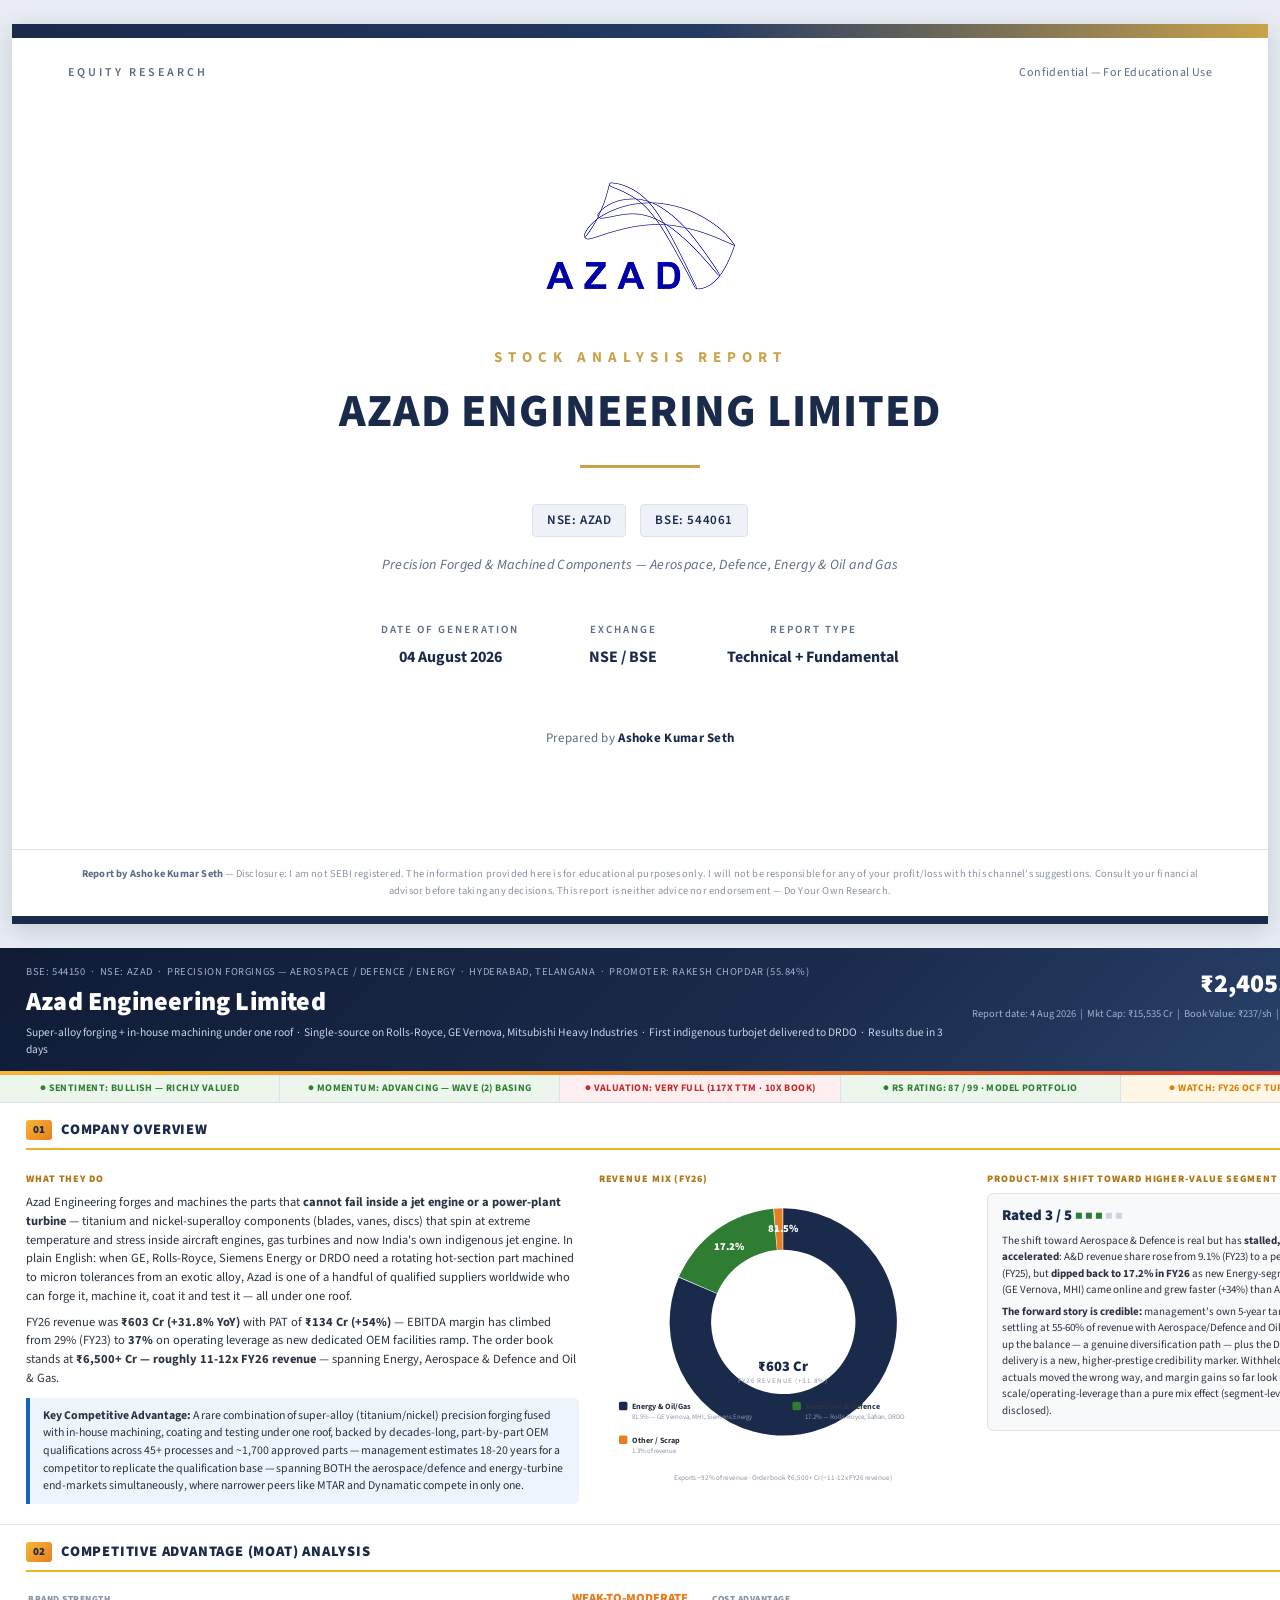
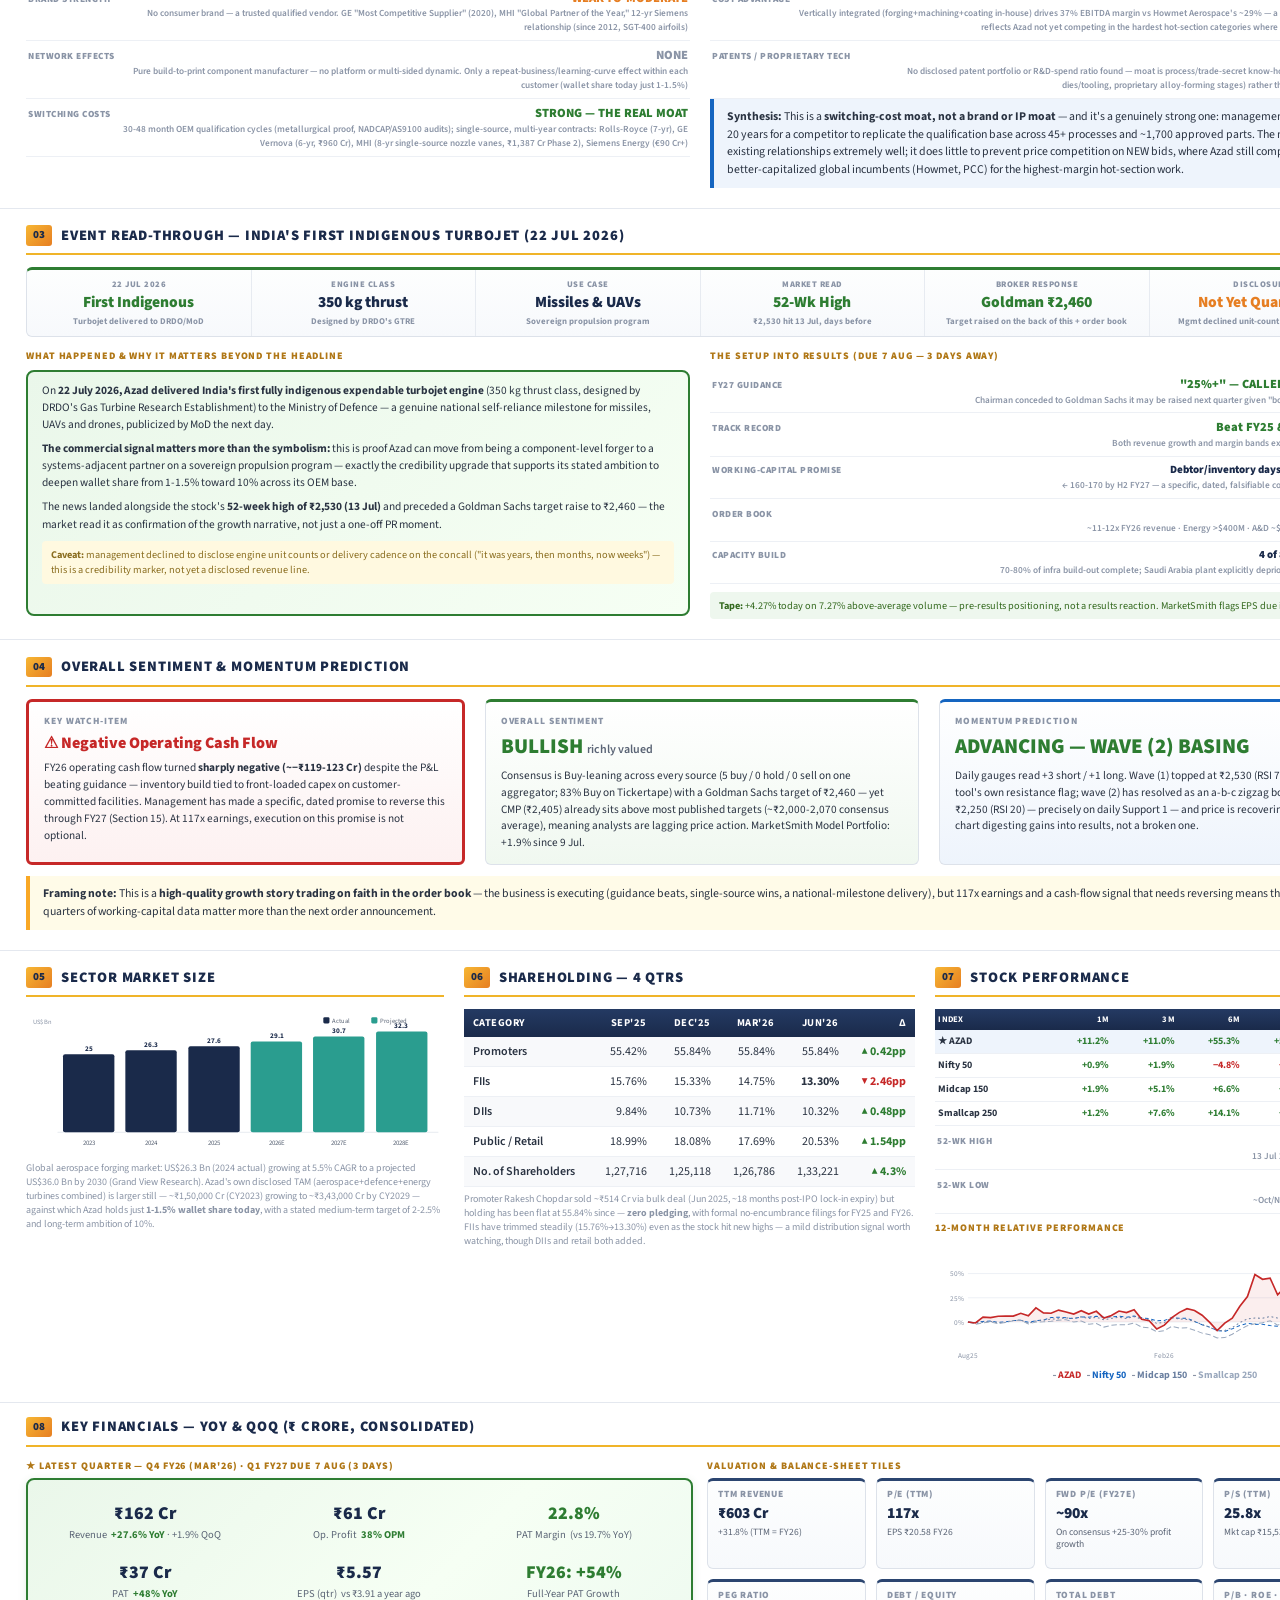
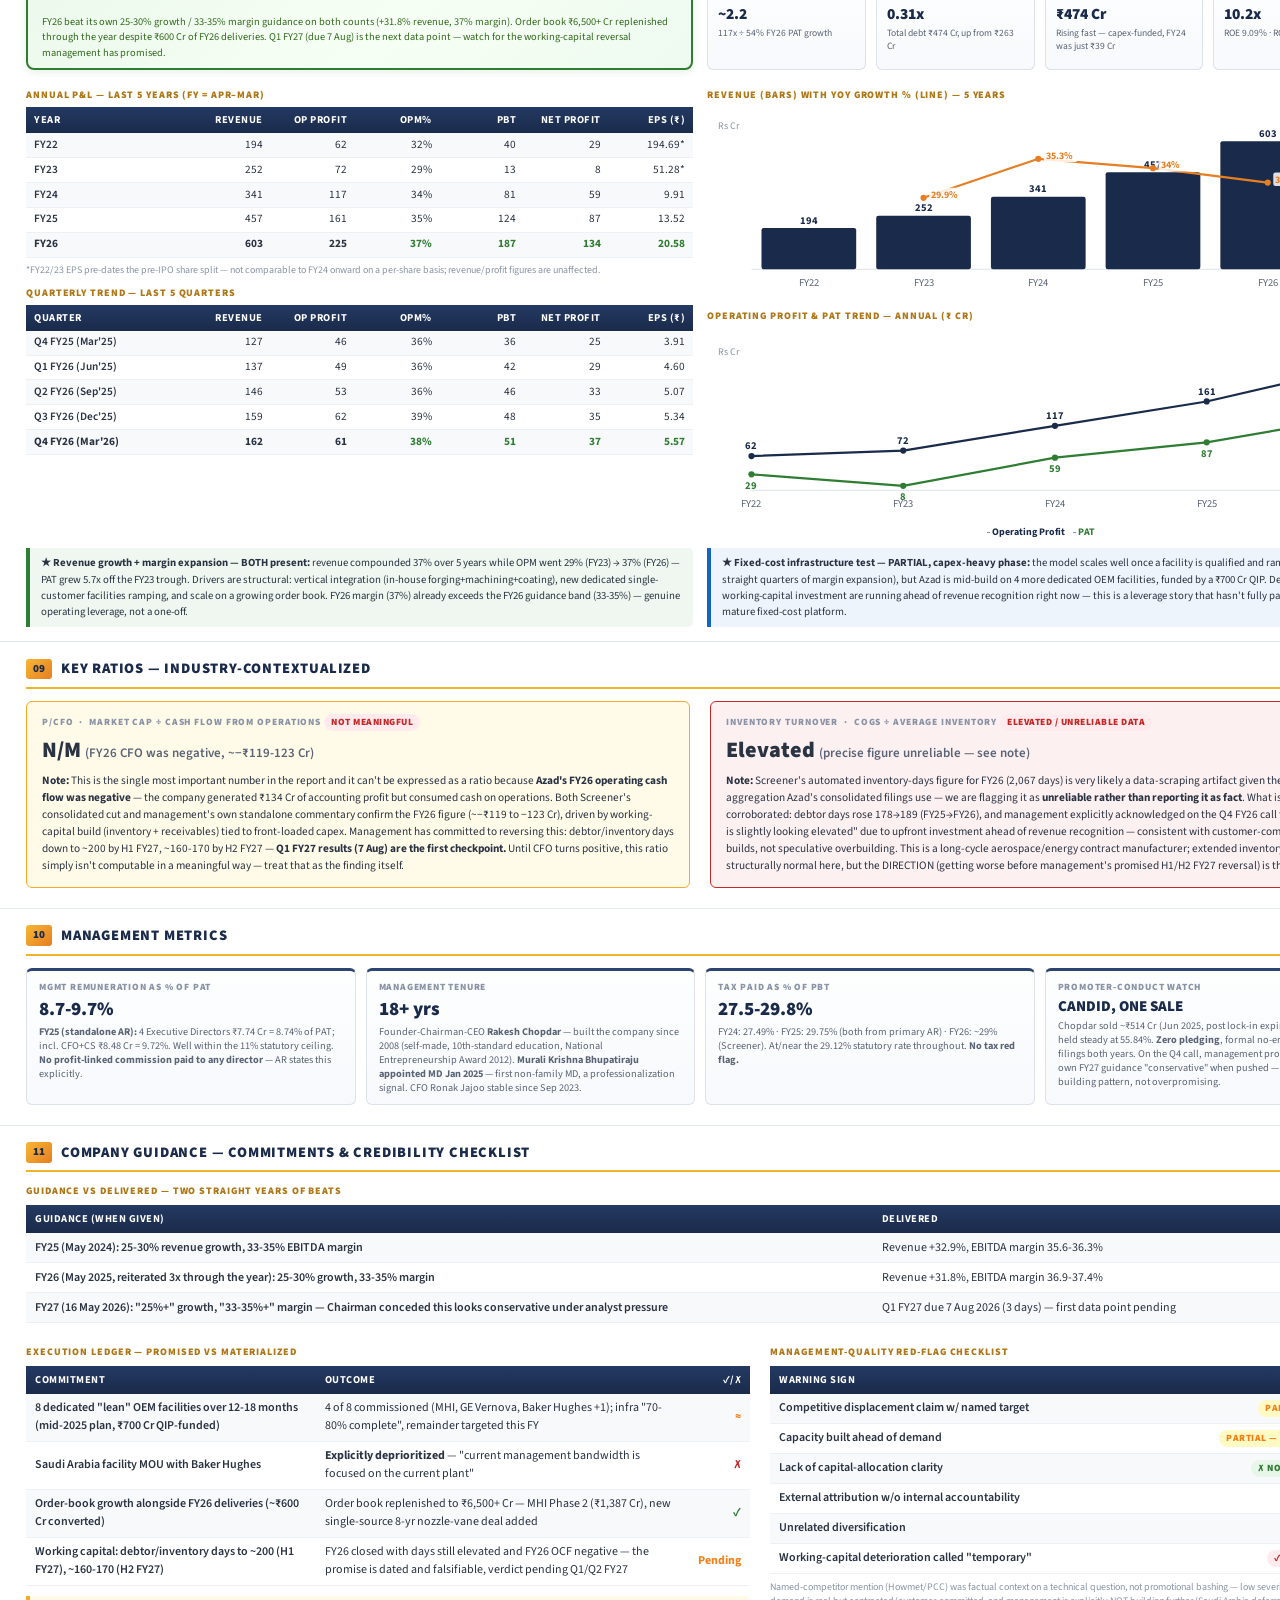
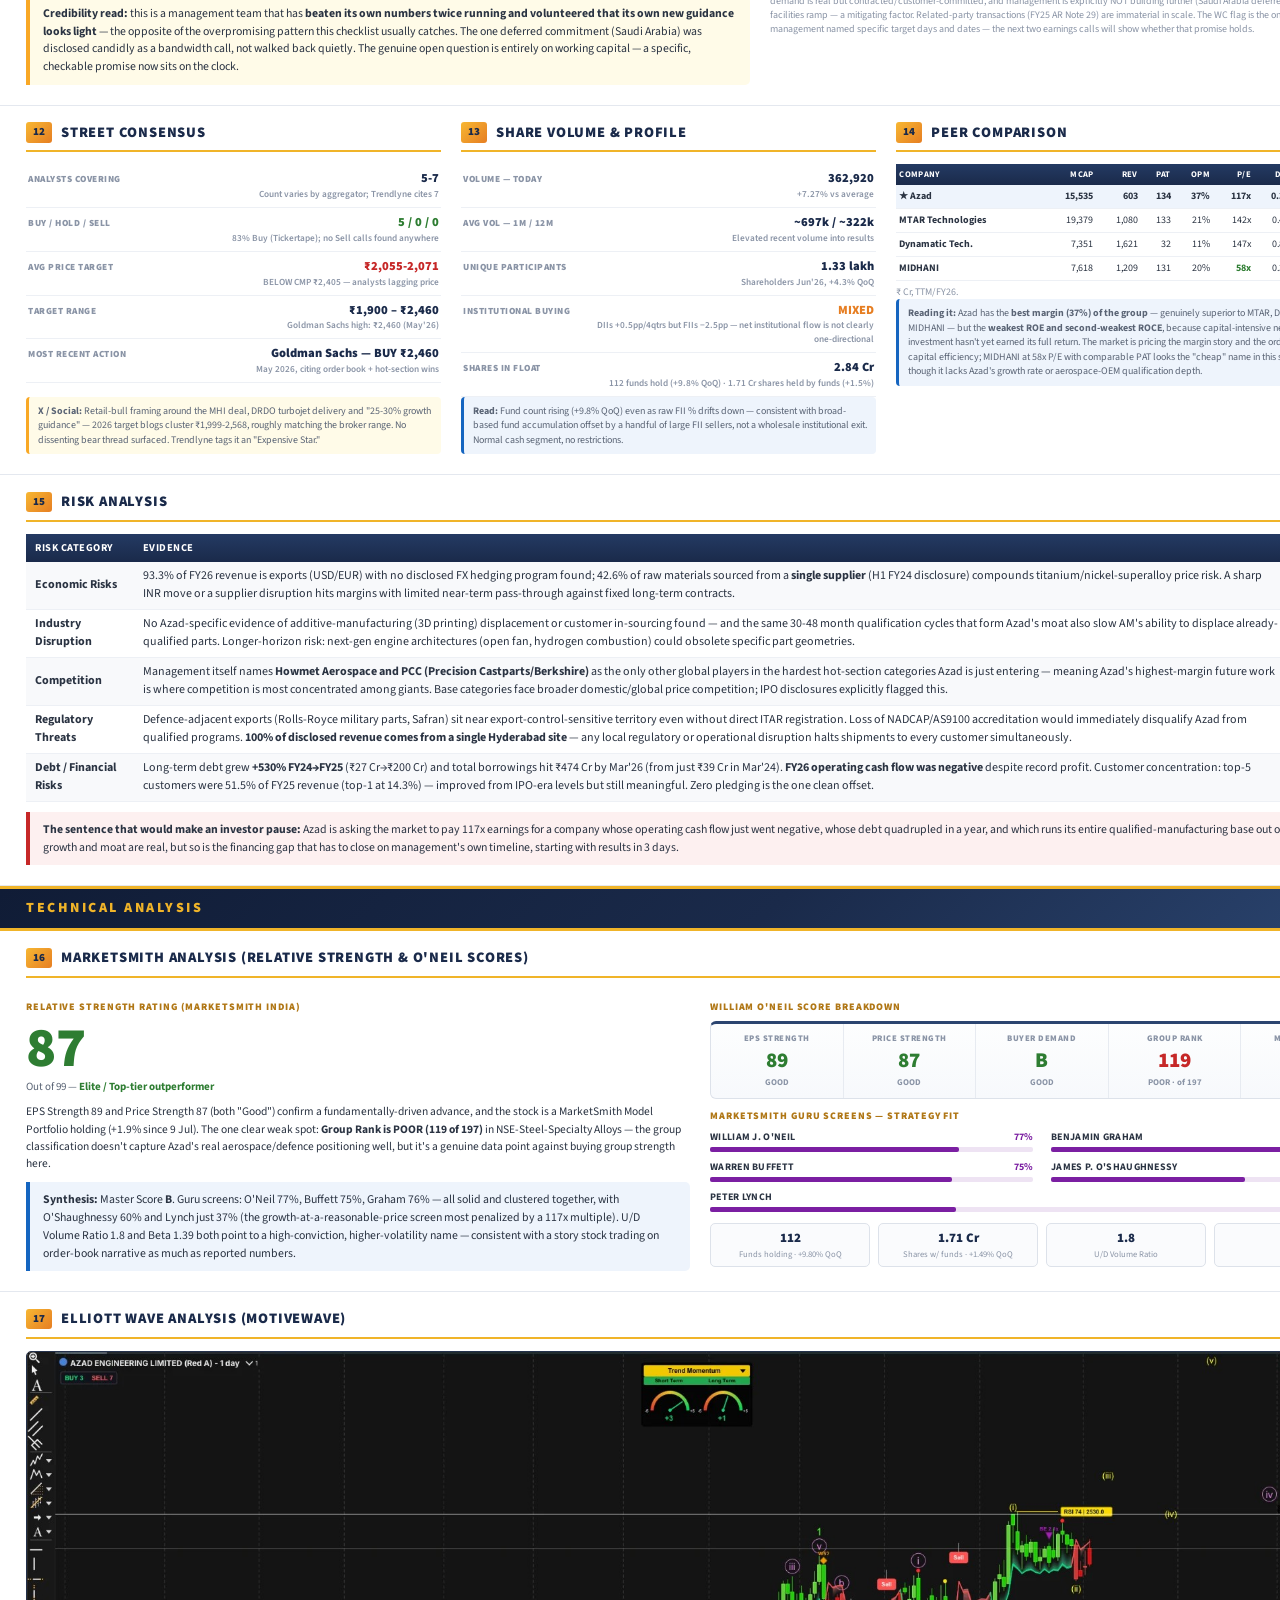
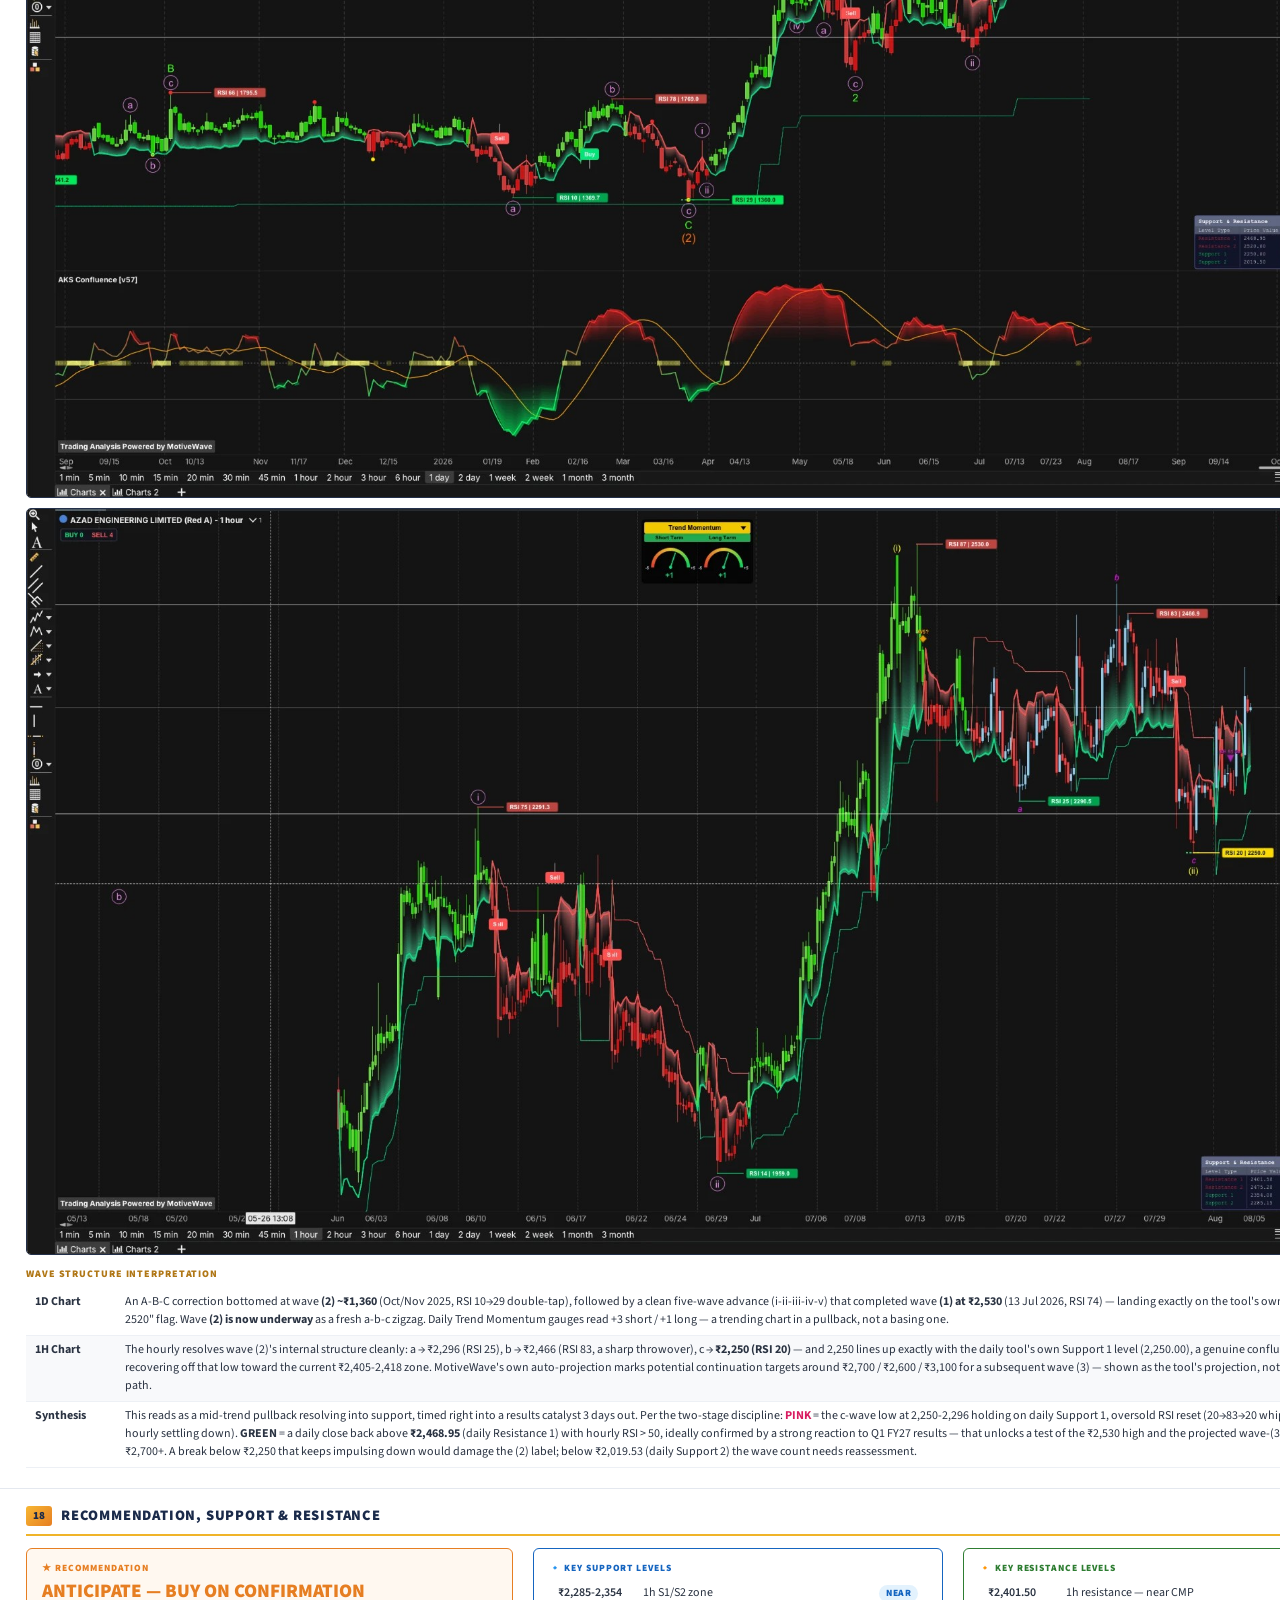
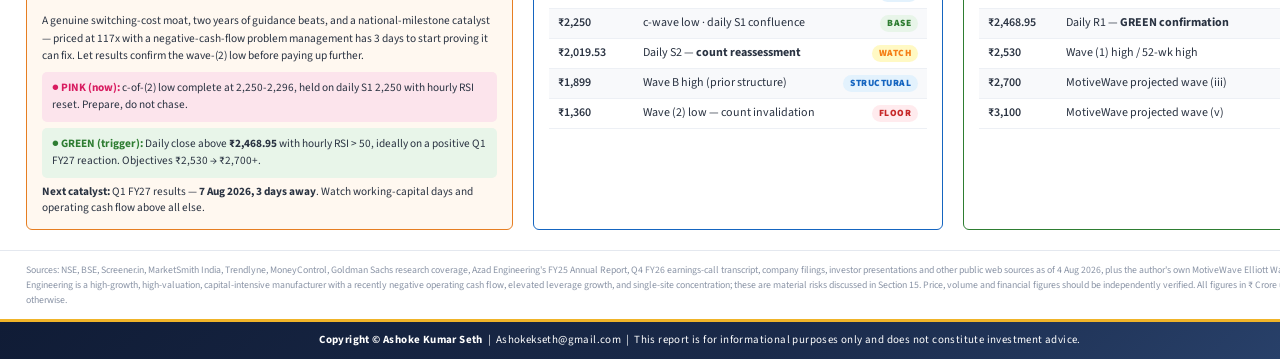
==== commit d9a9a861: "Fix donut chart label overlap for dominant (>50%) revenue-mix slice" ====
--- a/AZAD_Equity_Report.html
+++ b/AZAD_Equity_Report.html
@@ -419,7 +419,7 @@
       <div style="flex:1">
         <div class="microhead">Revenue Mix (FY26)</div>
         <svg viewBox="0 0 480 386" xmlns="http://www.w3.org/2000/svg" style="width:100%;height:auto">
-<path d="M240.0,20.0 A148,148 0 1 1 103.8,110.2 L153.5,131.3 A94,94 0 1 0 240.0,74.0 Z" fill="#1a2a4a"/><path d="M104.2,109.2 A148,148 0 0 1 226.9,20.6 L231.7,74.4 A94,94 0 0 0 153.7,130.7 Z" fill="#2e7d32"/><path d="M227.9,20.5 A148,148 0 0 1 239.0,20.0 L239.3,74.0 A94,94 0 0 0 232.3,74.3 Z" fill="#e67e22"/><text x="306.4" y="273.1" text-anchor="middle" font-size="14" font-weight="900" fill="#fff">81.5%</text><text x="169.5" y="73.7" text-anchor="middle" font-size="14" font-weight="900" fill="#fff">17.2%</text>
+<path d="M240.0,20.0 A148,148 0 1 1 103.8,110.2 L153.5,131.3 A94,94 0 1 0 240.0,74.0 Z" fill="#1a2a4a"/><path d="M104.2,109.2 A148,148 0 0 1 226.9,20.6 L231.7,74.4 A94,94 0 0 0 153.7,130.7 Z" fill="#2e7d32"/><path d="M227.9,20.5 A148,148 0 0 1 239.0,20.0 L239.3,74.0 A94,94 0 0 0 232.3,74.3 Z" fill="#e67e22"/><text x="240.0" y="51.0" text-anchor="middle" font-size="14" font-weight="900" fill="#fff">81.5%</text><text x="169.5" y="73.7" text-anchor="middle" font-size="14" font-weight="900" fill="#fff">17.2%</text>
 <text x="240" y="232" text-anchor="middle" font-size="19" font-weight="900" fill="#1a2a4a">&#8377;603 Cr</text>
 <text x="240" y="248" text-anchor="middle" font-size="9" letter-spacing="1.5" fill="#8a94a6">FY26 REVENUE (+31.8%)</text>
 <rect x="26" y="272" width="11" height="11" rx="2" fill="#1a2a4a"/><text x="43" y="282" font-size="10.5" fill="#2a3342" font-weight="700">Energy &amp; Oil/Gas</text><text x="43" y="295" font-size="9" fill="#8a94a6">81.5% — GE Vernova, MHI, Siemens Energy</text><rect x="252" y="272" width="11" height="11" rx="2" fill="#2e7d32"/><text x="269" y="282" font-size="10.5" fill="#2a3342" font-weight="700">Aerospace &amp; Defence</text><text x="269" y="295" font-size="9" fill="#8a94a6">17.2% — Rolls-Royce, Safran, DRDO</text><rect x="26" y="316" width="11" height="11" rx="2" fill="#e67e22"/><text x="43" y="326" font-size="10.5" fill="#2a3342" font-weight="700">Other / Scrap</text><text x="43" y="339" font-size="9" fill="#8a94a6">1.3% of revenue</text>
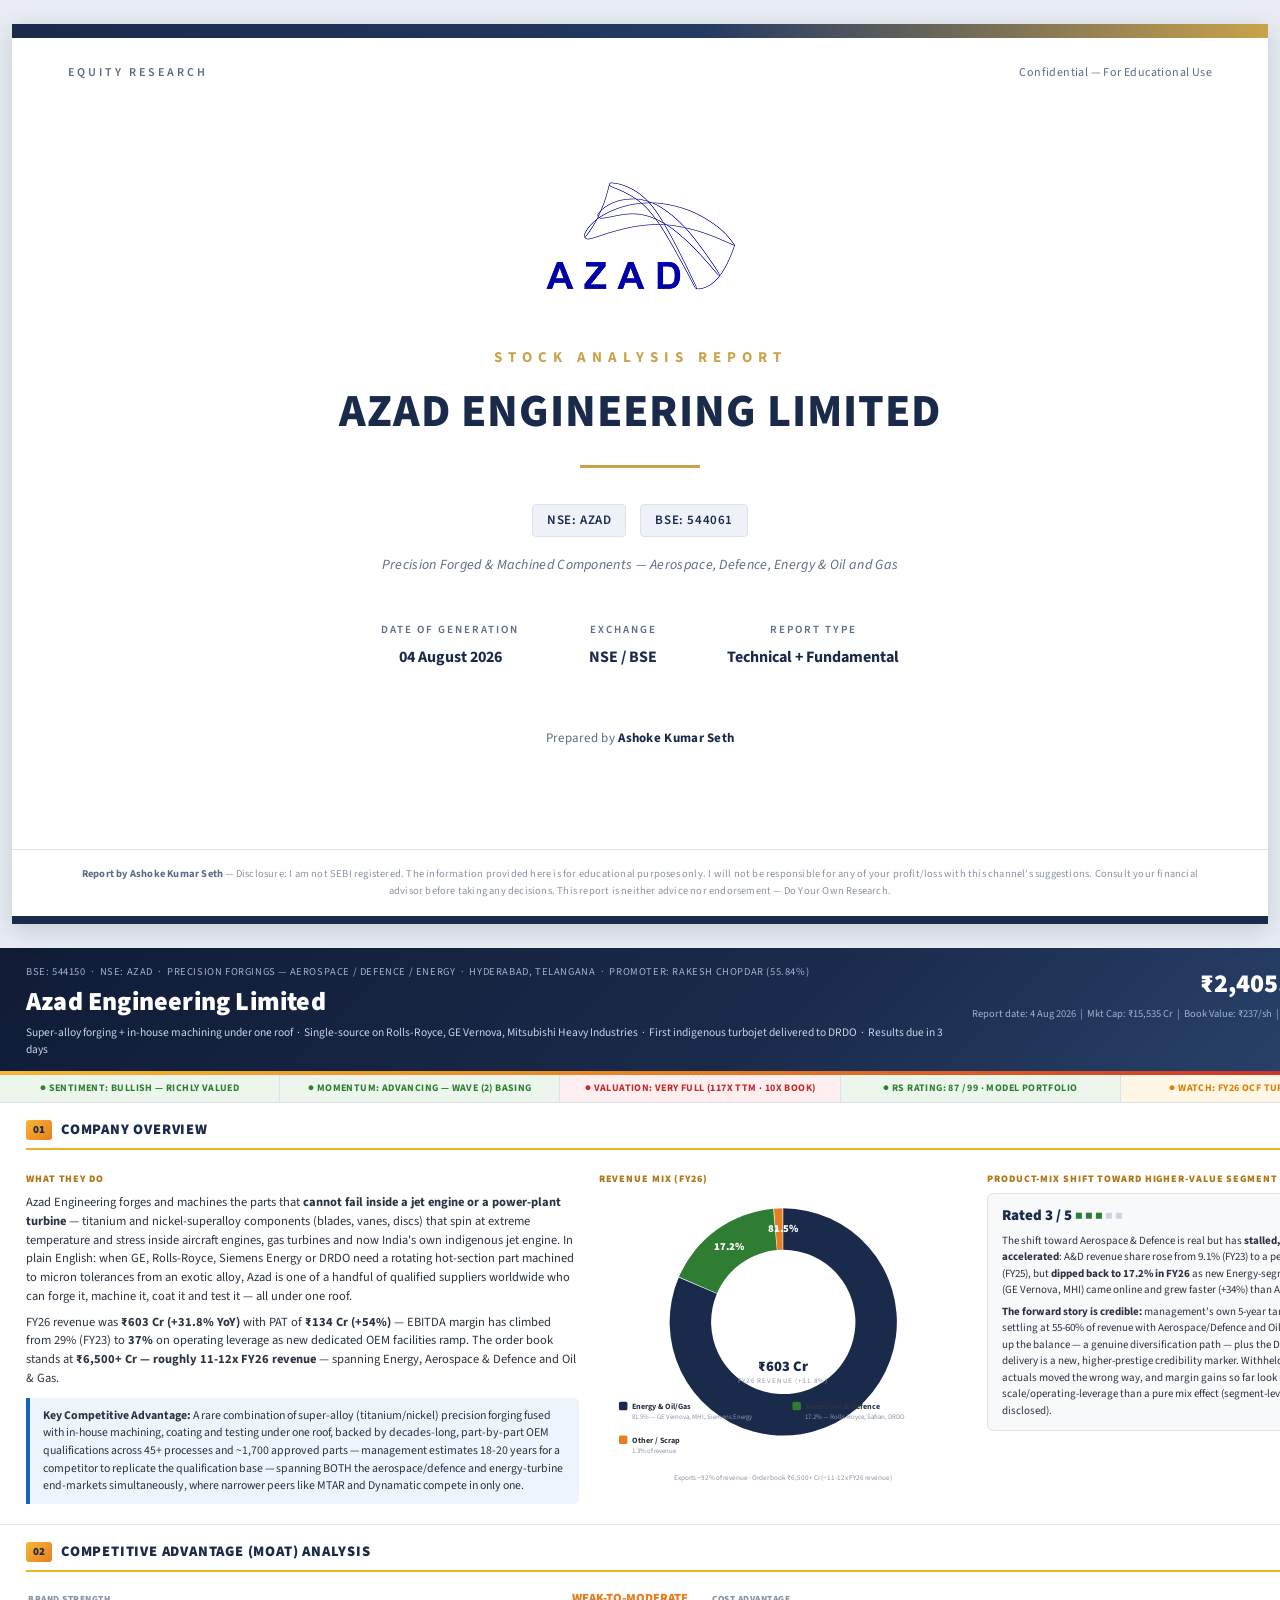
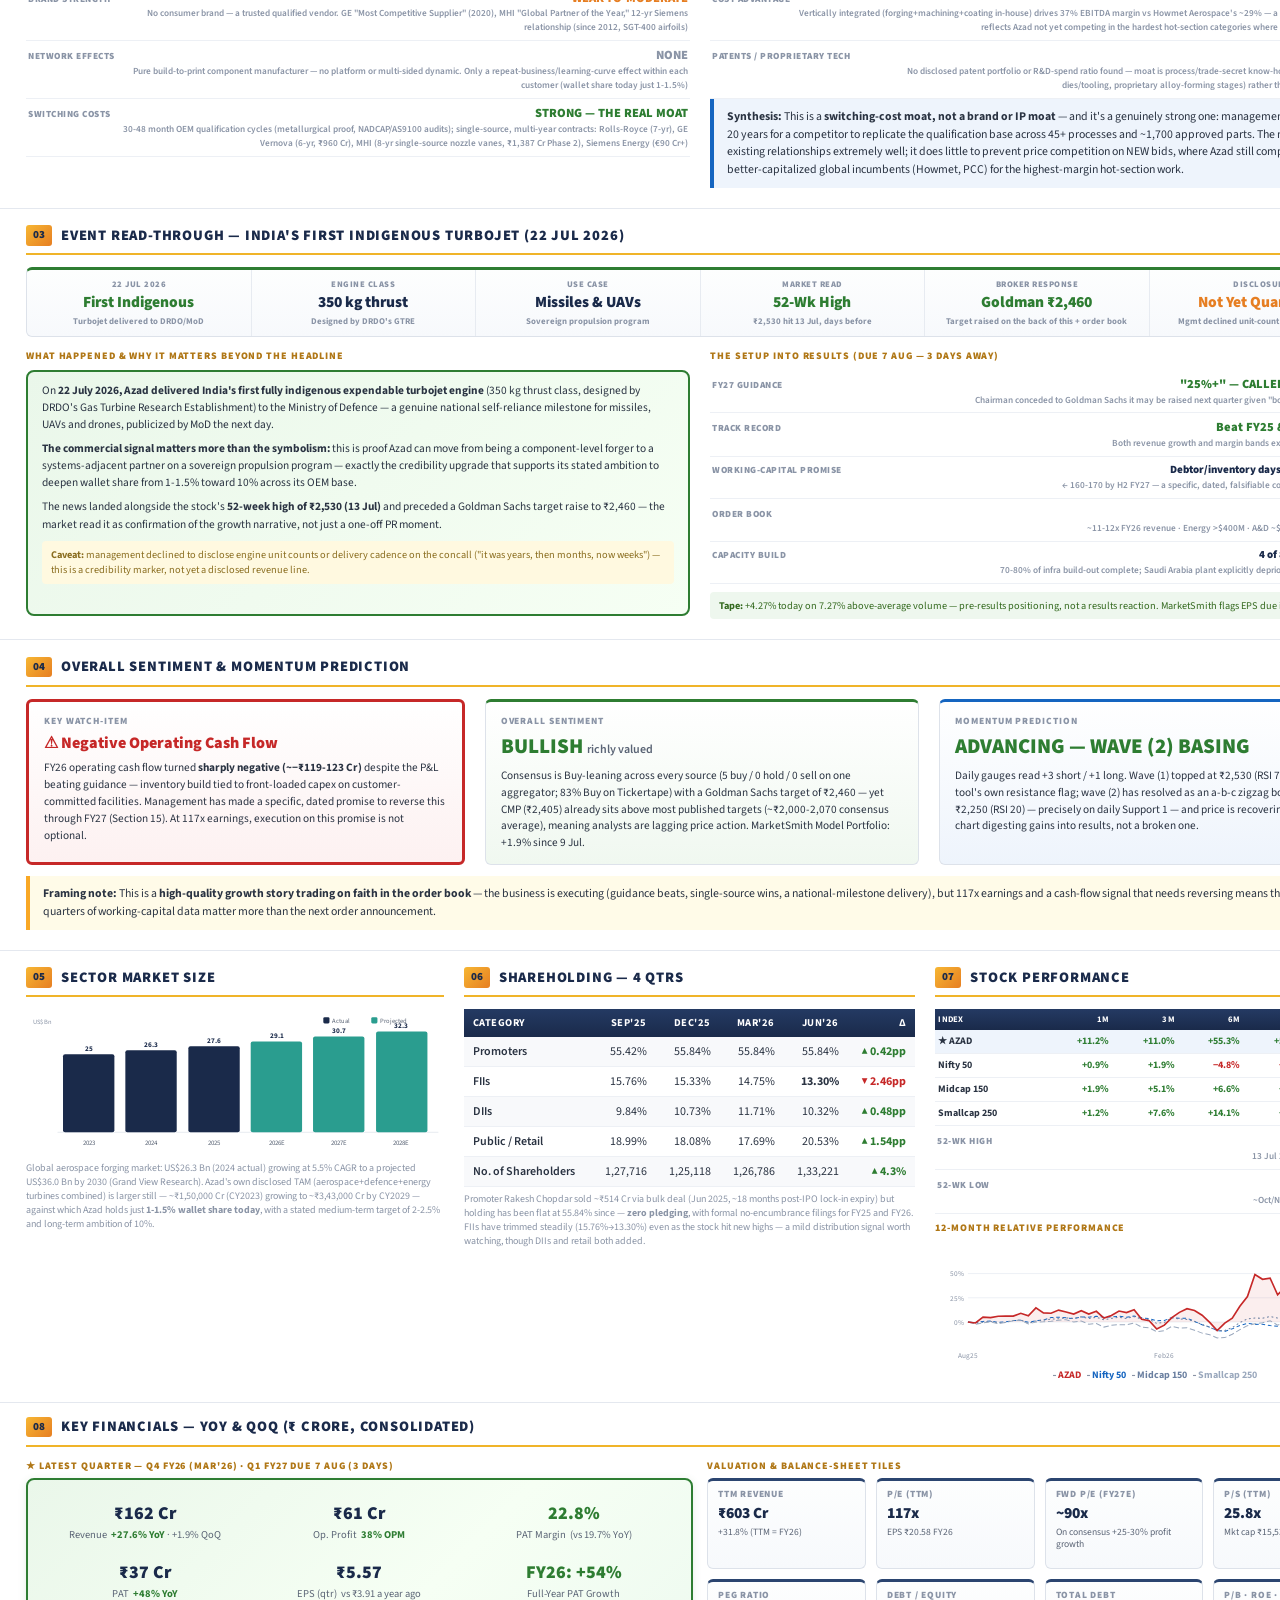
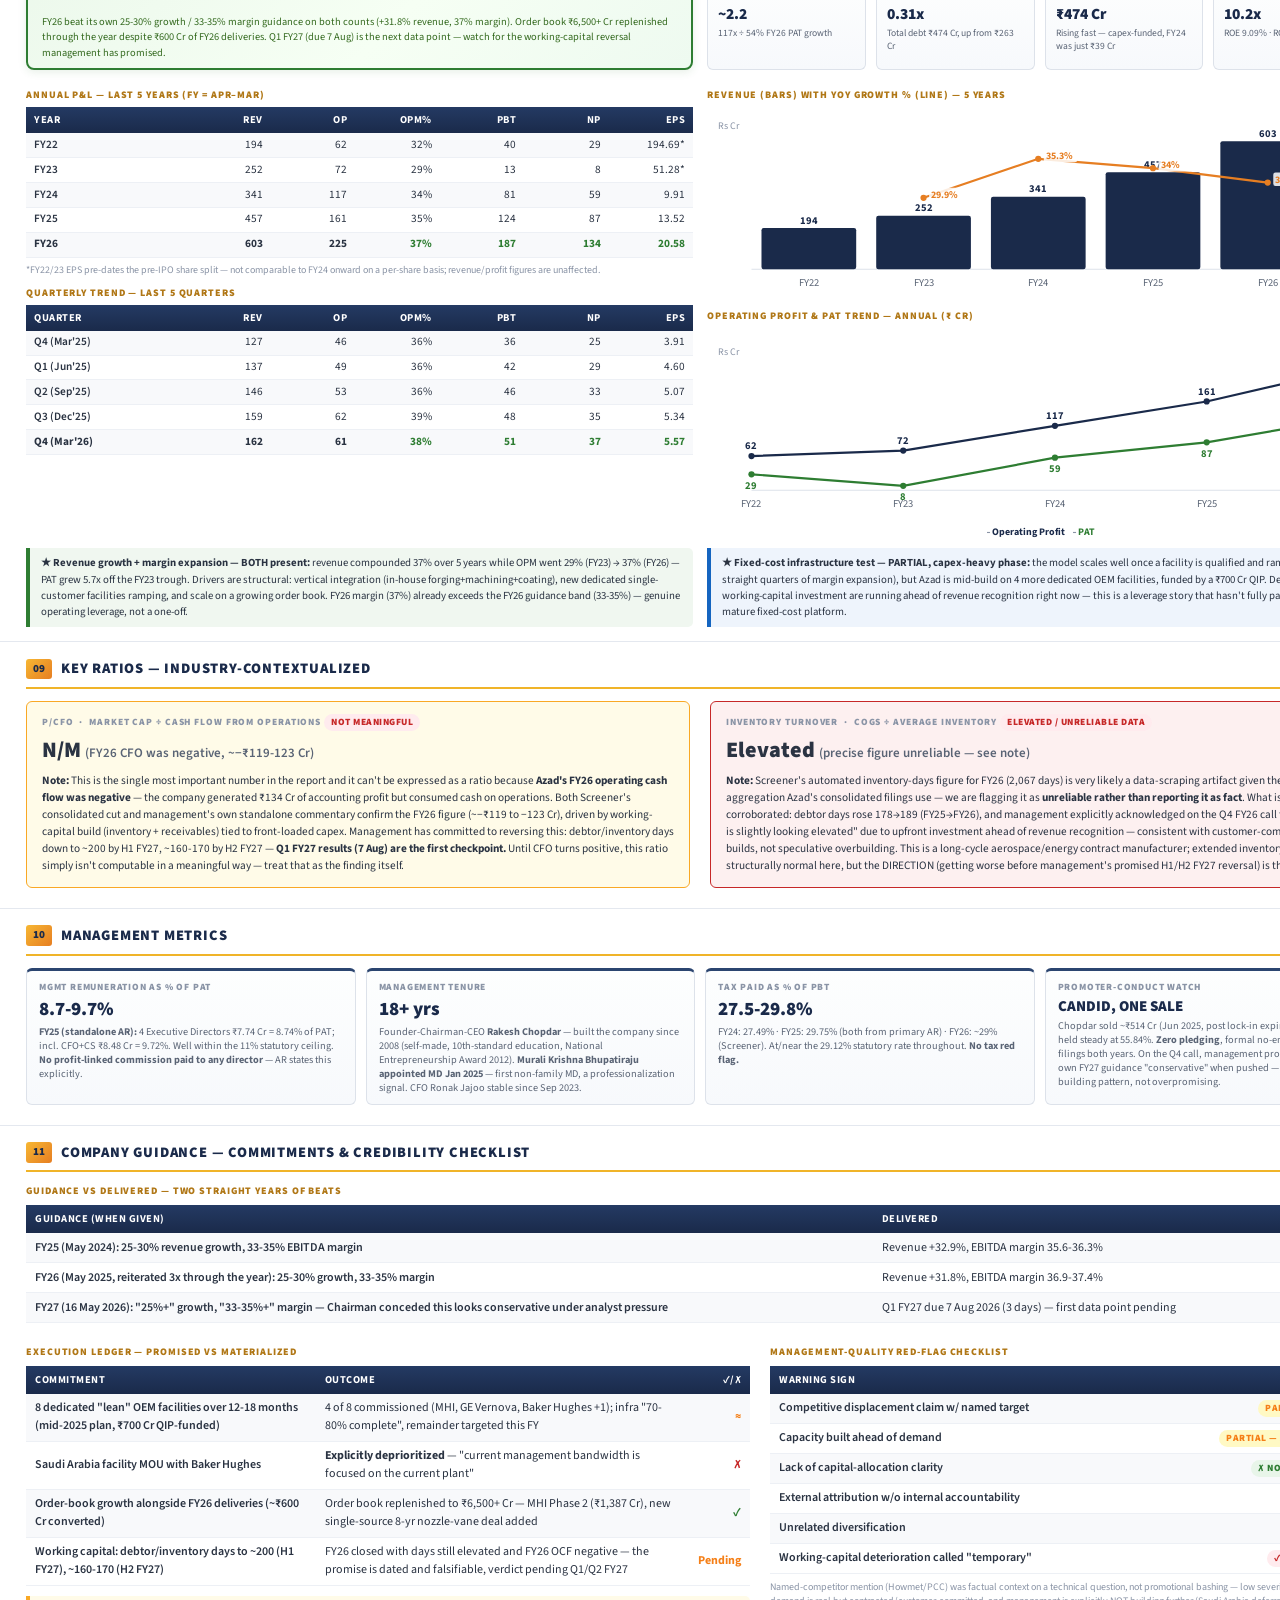
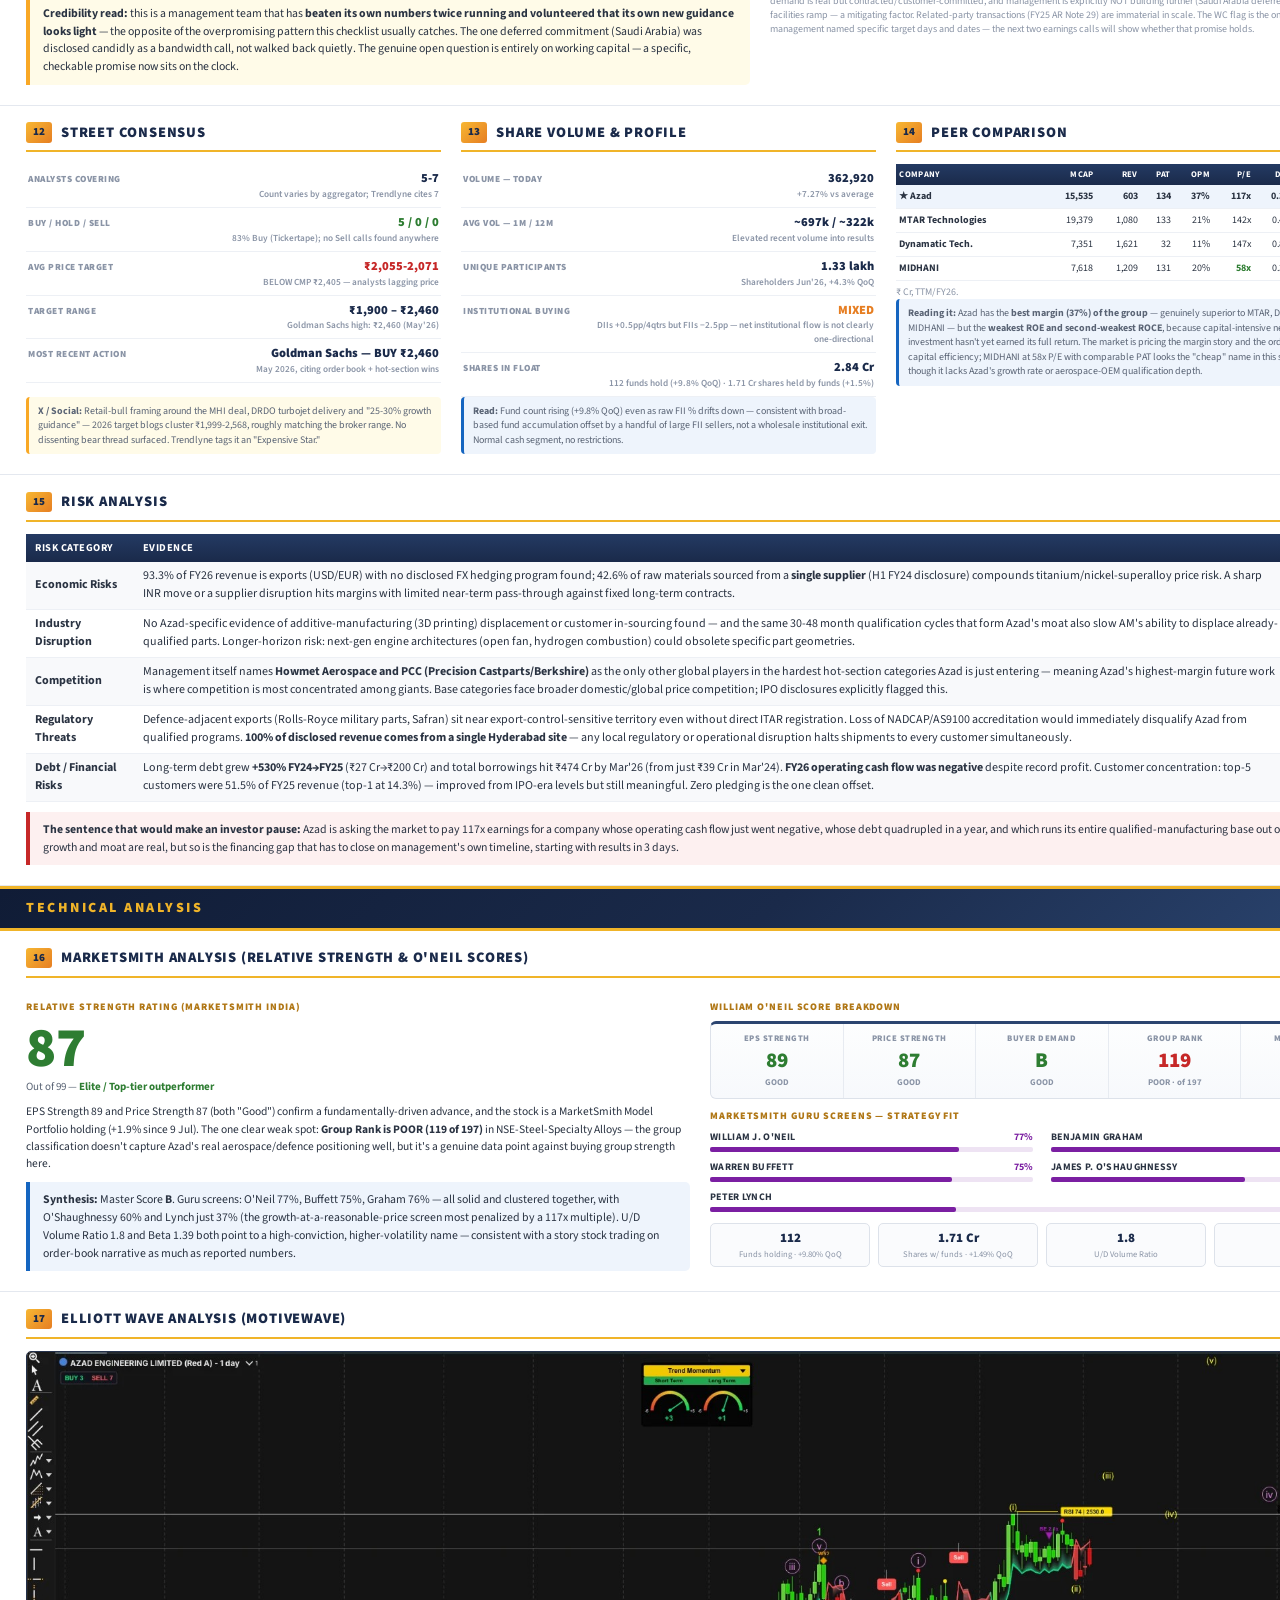
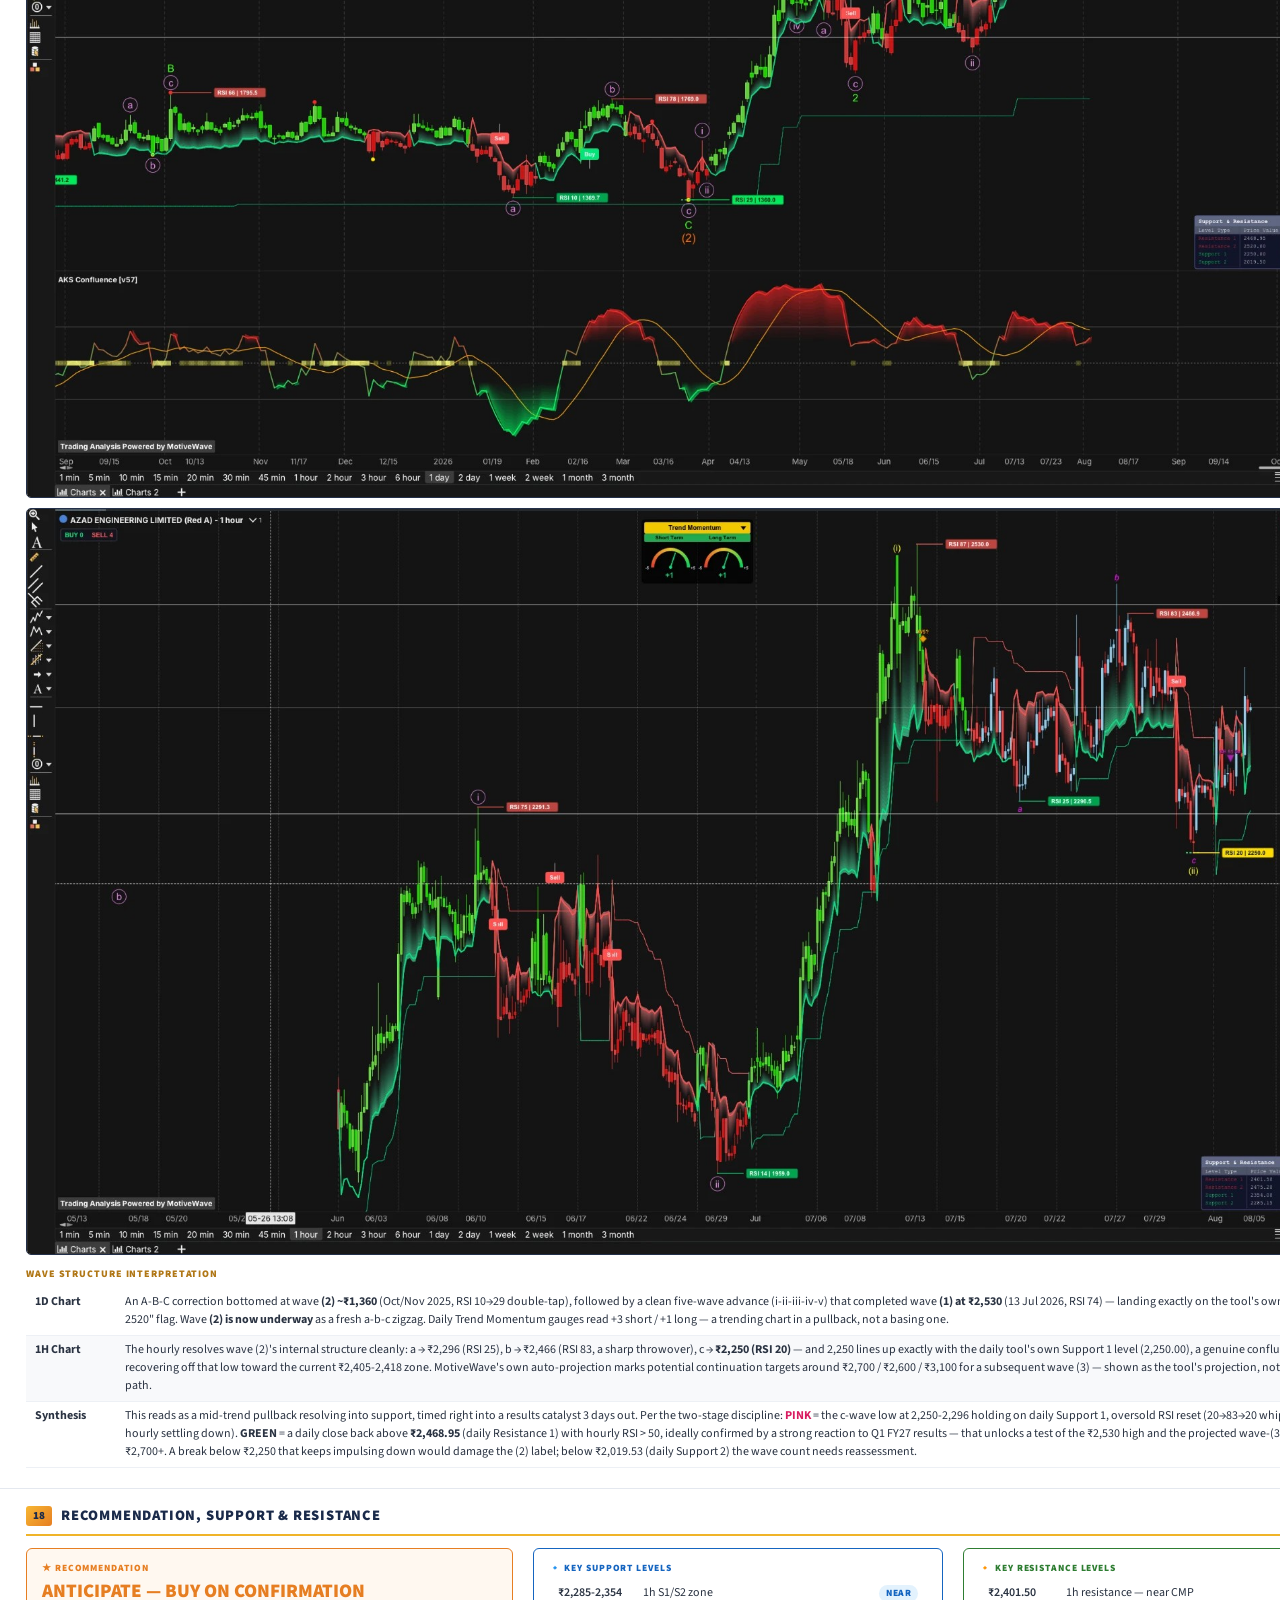
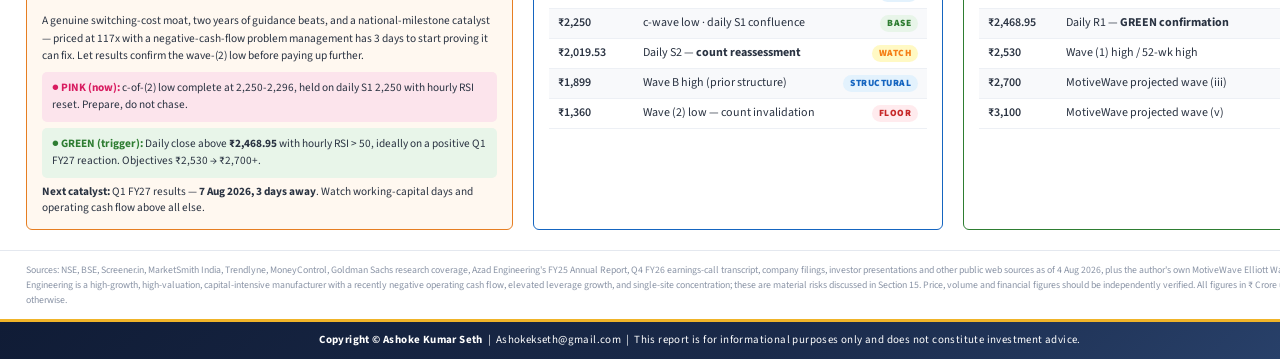
==== commit 8730df86: "Mobile layout refinements: compact tag strip, donut, event strip, full-width tables, tile grids, ris" ====
--- a/AZAD_Equity_Report.html
+++ b/AZAD_Equity_Report.html
@@ -2,6 +2,7 @@
 <html>
 <head>
 <meta charset="utf-8">
+<meta name="viewport" content="width=device-width, initial-scale=1">
 <meta property="og:type" content="website">
 <meta property="og:title" content="Azad Engineering — Equity Research Report">
 <meta property="og:description" content="Full equity report on Azad Engineering (NSE: AZAD) — Moat &amp; Risk Analysis, financials, and Elliott Wave technicals. Prepared by Ashoke Kumar Seth.">
@@ -103,9 +104,10 @@
     .hdr { flex-direction:column !important; align-items:stretch !important; gap:10px; }
     .hdr .pricebox { text-align:left !important; }
 
-    .tagstrip { flex-direction:column !important; }
-    .tagstrip div { border-right:none !important; border-bottom:1px solid #dde2ea; text-align:left !important; padding:8px 4px !important; }
-    .tagstrip div:last-child { border-bottom:none; }
+    .tagstrip { display:grid !important; grid-template-columns:1fr 1fr !important; }
+    .tagstrip div { font-size:9px !important; text-align:left !important; padding:7px 6px !important; border-right:1px solid #dde2ea !important; border-bottom:1px solid #dde2ea !important; }
+    .tagstrip div:nth-child(2n) { border-right:none !important; }
+    .tagstrip div:last-child { grid-column:1 / -1 !important; border-right:none !important; border-bottom:none !important; }
 
     .mobile-jump {
       display:flex !important; gap:4px; overflow-x:auto; -webkit-overflow-scrolling:touch;
@@ -124,7 +126,8 @@
     .cols { row-gap:16px; }
 
     .tile { flex:1 1 45% !important; }
-    .tiles { row-gap:8px; }
+    .tiles { flex-wrap:wrap !important; row-gap:8px; }
+    .tiles-stack .tile { flex:1 1 100% !important; }
 
     div[style*="flex:1 1 44%"] { flex:1 1 100% !important; }
     div[style*="flex:1 1 30%"] { flex:1 1 45% !important; }
@@ -143,10 +146,35 @@
 
     h1 { font-size:21px !important; }
     .price { font-size:22px !important; }
+
+    /* header sub-line duplicates the cover page — hide on mobile */
+    .hdr .sub { display:none !important; }
+
+    /* revenue-mix donut: swap for the compact side-by-side mobile version */
+    .donut-desktop { display:none !important; }
+    .donut-mobile { display:flex !important; }
+
+    /* event metric strip (e.g. section 03): stack vertically instead of N-across */
+    .eventstrip { flex-direction:column !important; }
+    .eventstrip > div { border-right:none !important; border-bottom:1px solid #e7ebf1 !important; text-align:left !important; display:flex !important; align-items:baseline !important; gap:8px !important; padding:8px 4px !important; }
+    .eventstrip > div:last-child { border-bottom:none !important; }
+    .eventstrip > div > div:first-child { flex:0 0 36% !important; }
+
+    /* stock performance + peer comparison tables: stretch to fill width instead of horizontal scroll */
+    table.peer, table.wfill { display:table !important; width:100% !important; table-layout:fixed !important; white-space:normal !important; overflow-x:visible !important; }
+    table.peer th, table.peer td, table.wfill th, table.wfill td { font-size:8.3px !important; padding:3px 2px !important; word-break:break-word; }
+    table.peer th:first-child, table.peer td:first-child, table.wfill th:first-child, table.wfill td:first-child { width:22%; }
+
+    /* risk analysis table: category + severity share a line, evidence wraps full-width below */
+    table.risk tr { display:flex !important; flex-wrap:wrap !important; padding:8px 0 !important; border-bottom:1px solid #edf0f5; }
+    table.risk th { display:none !important; }
+    table.risk td { display:inline !important; border:none !important; padding:0 !important; }
+    table.risk td:nth-child(1) { order:1; font-size:12px; margin-right:8px; }
+    table.risk td:nth-child(3) { order:2; }
+    table.risk td:nth-child(2) { order:3; flex:1 1 100%; margin-top:5px; font-size:11px; }
   }
 
   @media (max-width: 480px) {
-    .tile { flex:1 1 100% !important; }
     div[style*="flex:1 1 45%"] { flex:1 1 100% !important; }
   }
 </style>
@@ -418,13 +446,28 @@
       </div>
       <div style="flex:1">
         <div class="microhead">Revenue Mix (FY26)</div>
-        <svg viewBox="0 0 480 386" xmlns="http://www.w3.org/2000/svg" style="width:100%;height:auto">
+        <div class="donut-desktop">
+<svg viewBox="0 0 480 386" xmlns="http://www.w3.org/2000/svg" style="width:100%;height:auto">
 <path d="M240.0,20.0 A148,148 0 1 1 103.8,110.2 L153.5,131.3 A94,94 0 1 0 240.0,74.0 Z" fill="#1a2a4a"/><path d="M104.2,109.2 A148,148 0 0 1 226.9,20.6 L231.7,74.4 A94,94 0 0 0 153.7,130.7 Z" fill="#2e7d32"/><path d="M227.9,20.5 A148,148 0 0 1 239.0,20.0 L239.3,74.0 A94,94 0 0 0 232.3,74.3 Z" fill="#e67e22"/><text x="240.0" y="51.0" text-anchor="middle" font-size="14" font-weight="900" fill="#fff">81.5%</text><text x="169.5" y="73.7" text-anchor="middle" font-size="14" font-weight="900" fill="#fff">17.2%</text>
 <text x="240" y="232" text-anchor="middle" font-size="19" font-weight="900" fill="#1a2a4a">&#8377;603 Cr</text>
 <text x="240" y="248" text-anchor="middle" font-size="9" letter-spacing="1.5" fill="#8a94a6">FY26 REVENUE (+31.8%)</text>
 <rect x="26" y="272" width="11" height="11" rx="2" fill="#1a2a4a"/><text x="43" y="282" font-size="10.5" fill="#2a3342" font-weight="700">Energy &amp; Oil/Gas</text><text x="43" y="295" font-size="9" fill="#8a94a6">81.5% — GE Vernova, MHI, Siemens Energy</text><rect x="252" y="272" width="11" height="11" rx="2" fill="#2e7d32"/><text x="269" y="282" font-size="10.5" fill="#2a3342" font-weight="700">Aerospace &amp; Defence</text><text x="269" y="295" font-size="9" fill="#8a94a6">17.2% — Rolls-Royce, Safran, DRDO</text><rect x="26" y="316" width="11" height="11" rx="2" fill="#e67e22"/><text x="43" y="326" font-size="10.5" fill="#2a3342" font-weight="700">Other / Scrap</text><text x="43" y="339" font-size="9" fill="#8a94a6">1.3% of revenue</text>
 <text x="240" y="374" text-anchor="middle" font-size="9.3" fill="#8a94a6">Exports ~92% of revenue &#183; Order book &#8377;6,500+ Cr (~11-12x FY26 revenue)</text>
 </svg>
+</div>
+<div class="donut-mobile" style="display:none;align-items:center;gap:14px">
+  <div style="width:108px;height:108px;border-radius:50%;flex:0 0 auto;background:conic-gradient(#1a2a4a 0% 81.5%, #2e7d32 81.5% 98.7%, #e67e22 98.7% 100%);position:relative">
+    <div style="position:absolute;inset:17px;background:#fff;border-radius:50%;display:flex;align-items:center;justify-content:center;text-align:center">
+      <div><div style="font-size:12.5px;font-weight:900;color:#1a2a4a">&#8377;603 Cr</div><div style="font-size:6.6px;letter-spacing:0.6px;color:#8a94a6">FY26 REV +31.8%</div></div>
+    </div>
+  </div>
+  <div style="flex:1;min-width:0">
+    <div style="display:flex;align-items:center;gap:6px;margin-bottom:6px"><span style="width:10px;height:10px;border-radius:2px;background:#1a2a4a;flex:0 0 auto"></span><span style="font-size:10px"><b>Energy &amp; Oil/Gas</b> <span style="color:#8a94a6">81.5%</span></span></div>
+    <div style="display:flex;align-items:center;gap:6px;margin-bottom:6px"><span style="width:10px;height:10px;border-radius:2px;background:#2e7d32;flex:0 0 auto"></span><span style="font-size:10px"><b>Aerospace &amp; Defence</b> <span style="color:#8a94a6">17.2%</span></span></div>
+    <div style="display:flex;align-items:center;gap:6px"><span style="width:10px;height:10px;border-radius:2px;background:#e67e22;flex:0 0 auto"></span><span style="font-size:10px"><b>Other / Scrap</b> <span style="color:#8a94a6">1.3%</span></span></div>
+    <div style="font-size:8.6px;color:#8a94a6;margin-top:7px">Exports ~92% of revenue &#183; Order book &#8377;6,500+ Cr (~11-12x FY26 rev)</div>
+  </div>
+</div>
       </div>
       <div style="flex:1.05">
         
@@ -459,7 +502,7 @@
   <!-- ================= 03 EVENT: DRDO TURBOJET ================= -->
   <div class="sec">
     <div class="sec-title" id="sec03"><span class="num">03</span><h2>Event Read-Through — India's First Indigenous Turbojet (22 Jul 2026)</h2></div>
-    <div style="border:1px solid #dde2ea;border-top:3px solid #2e7d32;border-radius:6px;display:flex;background:linear-gradient(180deg,#fdfefe,#f7f9fc);margin-bottom:12px"><div style="flex:1;text-align:center;padding:8px 4px;border-right:1px solid #e7ebf1;"><div style="font-size:8.6px;font-weight:900;letter-spacing:0.5px;color:#8a94a6;text-transform:uppercase">22 Jul 2026</div><div style="font-size:15.5px;font-weight:900;color:#2e7d32">First Indigenous</div><div style="font-size:8.8px;font-weight:700;color:#8a94a6">Turbojet delivered to DRDO/MoD</div></div><div style="flex:1;text-align:center;padding:8px 4px;border-right:1px solid #e7ebf1;"><div style="font-size:8.6px;font-weight:900;letter-spacing:0.5px;color:#8a94a6;text-transform:uppercase">Engine Class</div><div style="font-size:15.5px;font-weight:900;color:#1a2a4a">350 kg thrust</div><div style="font-size:8.8px;font-weight:700;color:#8a94a6">Designed by DRDO's GTRE</div></div><div style="flex:1;text-align:center;padding:8px 4px;border-right:1px solid #e7ebf1;"><div style="font-size:8.6px;font-weight:900;letter-spacing:0.5px;color:#8a94a6;text-transform:uppercase">Use Case</div><div style="font-size:15.5px;font-weight:900;color:#1a2a4a">Missiles &amp; UAVs</div><div style="font-size:8.8px;font-weight:700;color:#8a94a6">Sovereign propulsion program</div></div><div style="flex:1;text-align:center;padding:8px 4px;border-right:1px solid #e7ebf1;"><div style="font-size:8.6px;font-weight:900;letter-spacing:0.5px;color:#8a94a6;text-transform:uppercase">Market Read</div><div style="font-size:15.5px;font-weight:900;color:#2e7d32">52-Wk High</div><div style="font-size:8.8px;font-weight:700;color:#8a94a6">&#8377;2,530 hit 13 Jul, days before</div></div><div style="flex:1;text-align:center;padding:8px 4px;border-right:1px solid #e7ebf1;"><div style="font-size:8.6px;font-weight:900;letter-spacing:0.5px;color:#8a94a6;text-transform:uppercase">Broker Response</div><div style="font-size:15.5px;font-weight:900;color:#2e7d32">Goldman &#8377;2,460</div><div style="font-size:8.8px;font-weight:700;color:#8a94a6">Target raised on the back of this + order book</div></div><div style="flex:1;text-align:center;padding:8px 4px;"><div style="font-size:8.6px;font-weight:900;letter-spacing:0.5px;color:#8a94a6;text-transform:uppercase">Disclosure</div><div style="font-size:15.5px;font-weight:900;color:#e67e22">Not Yet Quantified</div><div style="font-size:8.8px;font-weight:700;color:#8a94a6">Mgmt declined unit-count / cadence detail</div></div></div>
+    <div class="eventstrip" style="border:1px solid #dde2ea;border-top:3px solid #2e7d32;border-radius:6px;display:flex;background:linear-gradient(180deg,#fdfefe,#f7f9fc);margin-bottom:12px"><div style="flex:1;text-align:center;padding:8px 4px;border-right:1px solid #e7ebf1;"><div style="font-size:8.6px;font-weight:900;letter-spacing:0.5px;color:#8a94a6;text-transform:uppercase">22 Jul 2026</div><div style="font-size:15.5px;font-weight:900;color:#2e7d32">First Indigenous</div><div style="font-size:8.8px;font-weight:700;color:#8a94a6">Turbojet delivered to DRDO/MoD</div></div><div style="flex:1;text-align:center;padding:8px 4px;border-right:1px solid #e7ebf1;"><div style="font-size:8.6px;font-weight:900;letter-spacing:0.5px;color:#8a94a6;text-transform:uppercase">Engine Class</div><div style="font-size:15.5px;font-weight:900;color:#1a2a4a">350 kg thrust</div><div style="font-size:8.8px;font-weight:700;color:#8a94a6">Designed by DRDO's GTRE</div></div><div style="flex:1;text-align:center;padding:8px 4px;border-right:1px solid #e7ebf1;"><div style="font-size:8.6px;font-weight:900;letter-spacing:0.5px;color:#8a94a6;text-transform:uppercase">Use Case</div><div style="font-size:15.5px;font-weight:900;color:#1a2a4a">Missiles &amp; UAVs</div><div style="font-size:8.8px;font-weight:700;color:#8a94a6">Sovereign propulsion program</div></div><div style="flex:1;text-align:center;padding:8px 4px;border-right:1px solid #e7ebf1;"><div style="font-size:8.6px;font-weight:900;letter-spacing:0.5px;color:#8a94a6;text-transform:uppercase">Market Read</div><div style="font-size:15.5px;font-weight:900;color:#2e7d32">52-Wk High</div><div style="font-size:8.8px;font-weight:700;color:#8a94a6">&#8377;2,530 hit 13 Jul, days before</div></div><div style="flex:1;text-align:center;padding:8px 4px;border-right:1px solid #e7ebf1;"><div style="font-size:8.6px;font-weight:900;letter-spacing:0.5px;color:#8a94a6;text-transform:uppercase">Broker Response</div><div style="font-size:15.5px;font-weight:900;color:#2e7d32">Goldman &#8377;2,460</div><div style="font-size:8.8px;font-weight:700;color:#8a94a6">Target raised on the back of this + order book</div></div><div style="flex:1;text-align:center;padding:8px 4px;"><div style="font-size:8.6px;font-weight:900;letter-spacing:0.5px;color:#8a94a6;text-transform:uppercase">Disclosure</div><div style="font-size:15.5px;font-weight:900;color:#e67e22">Not Yet Quantified</div><div style="font-size:8.8px;font-weight:700;color:#8a94a6">Mgmt declined unit-count / cadence detail</div></div></div>
     <div class="cols">
       <div style="flex:0 0 calc(50% - 10px);min-width:0">
         <div class="microhead" style="margin-top:0">What Happened &amp; Why It Matters Beyond The Headline</div>
@@ -520,7 +563,7 @@
       </div>
       <div style="flex:1.08">
         <div class="sec-title" id="sec06"><span class="num">06</span><h2>Shareholding — 4 Qtrs</h2></div>
-        <table class="t">
+        <table class="t wfill">
           <tr><th>Category</th><th>Sep'25</th><th>Dec'25</th><th>Mar'26</th><th>Jun'26</th><th>&#916;</th></tr>
           <tr><td>Promoters</td><td>55.42%</td><td>55.84%</td><td>55.84%</td><td>55.84%</td><td class="pos">&#9650; 0.42pp</td></tr>
           <tr><td>FIIs</td><td>15.76%</td><td>15.33%</td><td>14.75%</td><td><b>13.30%</b></td><td class="neg">&#9660; 2.46pp</td></tr>
@@ -589,7 +632,7 @@
       <div style="flex:0 0 calc(50% - 7px);min-width:0">
         <div class="microhead">Annual P&amp;L — Last 5 Years (FY = Apr–Mar)</div>
         <table class="t fit">
-          <tr><th>Year</th><th>Revenue</th><th>Op Profit</th><th>OPM%</th><th>PBT</th><th>Net Profit</th><th>EPS (&#8377;)</th></tr>
+          <tr><th>Year</th><th>Rev</th><th>OP</th><th>OPM%</th><th>PBT</th><th>NP</th><th>EPS</th></tr>
           <tr><td>FY22</td><td>194</td><td>62</td><td>32%</td><td>40</td><td>29</td><td>194.69*</td></tr>
           <tr><td>FY23</td><td>252</td><td>72</td><td>29%</td><td>13</td><td>8</td><td>51.28*</td></tr>
           <tr><td>FY24</td><td>341</td><td>117</td><td>34%</td><td>81</td><td>59</td><td>9.91</td></tr>
@@ -599,12 +642,12 @@
         <div class="chartcap">*FY22/23 EPS pre-dates the pre-IPO share split — not comparable to FY24 onward on a per-share basis; revenue/profit figures are unaffected.</div>
         <div class="microhead" style="margin-top:9px">Quarterly Trend — Last 5 Quarters</div>
         <table class="t fit">
-          <tr><th>Quarter</th><th>Revenue</th><th>Op Profit</th><th>OPM%</th><th>PBT</th><th>Net Profit</th><th>EPS (&#8377;)</th></tr>
-          <tr><td>Q4 FY25 (Mar'25)</td><td>127</td><td>46</td><td>36%</td><td>36</td><td>25</td><td>3.91</td></tr>
-          <tr><td>Q1 FY26 (Jun'25)</td><td>137</td><td>49</td><td>36%</td><td>42</td><td>29</td><td>4.60</td></tr>
-          <tr><td>Q2 FY26 (Sep'25)</td><td>146</td><td>53</td><td>36%</td><td>46</td><td>33</td><td>5.07</td></tr>
-          <tr><td>Q3 FY26 (Dec'25)</td><td>159</td><td>62</td><td>39%</td><td>48</td><td>35</td><td>5.34</td></tr>
-          <tr><td><b>Q4 FY26 (Mar'26)</b></td><td><b>162</b></td><td><b>61</b></td><td><b class="pos">38%</b></td><td><b class="pos">51</b></td><td><b class="pos">37</b></td><td><b class="pos">5.57</b></td></tr>
+          <tr><th>Quarter</th><th>Rev</th><th>OP</th><th>OPM%</th><th>PBT</th><th>NP</th><th>EPS</th></tr>
+          <tr><td>Q4 (Mar'25)</td><td>127</td><td>46</td><td>36%</td><td>36</td><td>25</td><td>3.91</td></tr>
+          <tr><td>Q1 (Jun'25)</td><td>137</td><td>49</td><td>36%</td><td>42</td><td>29</td><td>4.60</td></tr>
+          <tr><td>Q2 (Sep'25)</td><td>146</td><td>53</td><td>36%</td><td>46</td><td>33</td><td>5.07</td></tr>
+          <tr><td>Q3 (Dec'25)</td><td>159</td><td>62</td><td>39%</td><td>48</td><td>35</td><td>5.34</td></tr>
+          <tr><td><b>Q4 (Mar'26)</b></td><td><b>162</b></td><td><b>61</b></td><td><b class="pos">38%</b></td><td><b class="pos">51</b></td><td><b class="pos">37</b></td><td><b class="pos">5.57</b></td></tr>
         </table>
       </div>
       <div style="flex:0 0 calc(50% - 7px);min-width:0">
@@ -649,7 +692,7 @@
   <!-- ================= 10 MANAGEMENT METRICS ================= -->
   <div class="sec">
     <div class="sec-title" id="sec10"><span class="num">10</span><h2>Management Metrics</h2></div>
-    <div class="tiles">
+    <div class="tiles tiles-stack">
       <div class="tile">
         <div class="lab">Mgmt Remuneration as % of PAT</div>
         <div class="val pos">8.7-9.7%</div>
@@ -750,7 +793,7 @@
   <!-- ================= 15 RISK ANALYSIS ================= -->
   <div class="sec">
     <div class="sec-title" id="sec15"><span class="num">15</span><h2>Risk Analysis</h2></div>
-    <table class="t prose">
+    <table class="t prose risk">
       <tr><th style="text-align:left">Risk Category</th><th style="text-align:left">Evidence</th><th>Severity</th></tr>
       <tr><td style="text-align:left"><b>Economic Risks</b></td><td style="text-align:left">93.3% of FY26 revenue is exports (USD/EUR) with no disclosed FX hedging program found; 42.6% of raw materials sourced from a <b>single supplier</b> (H1 FY24 disclosure) compounds titanium/nickel-superalloy price risk. A sharp INR move or a supplier disruption hits margins with limited near-term pass-through against fixed long-term contracts.</td><td><span class="badge b-bear">Medium-High</span></td></tr>
       <tr><td style="text-align:left"><b>Industry Disruption</b></td><td style="text-align:left">No Azad-specific evidence of additive-manufacturing (3D printing) displacement or customer in-sourcing found — and the same 30-48 month qualification cycles that form Azad's moat also slow AM's ability to displace already-qualified parts. Longer-horizon risk: next-gen engine architectures (open fan, hydrogen combustion) could obsolete specific part geometries.</td><td><span class="badge b-warn">Low-Medium</span></td></tr>
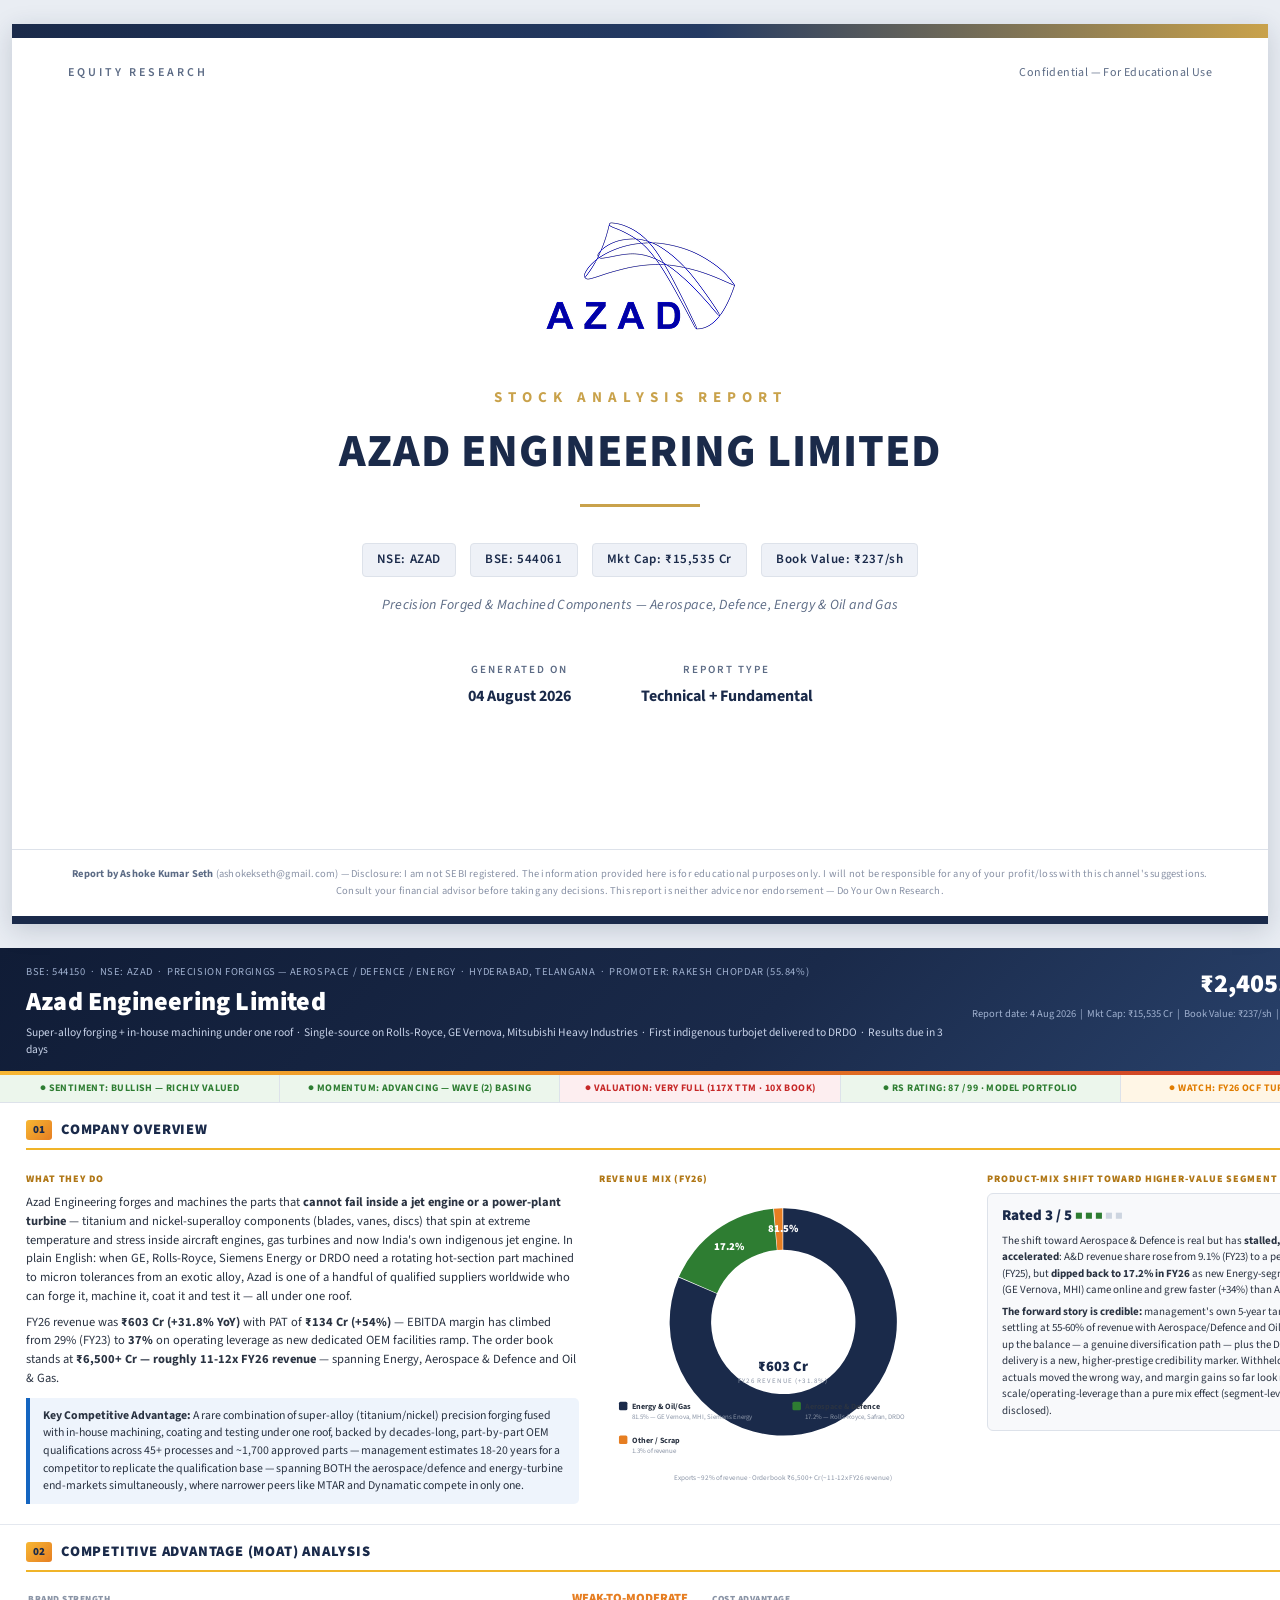
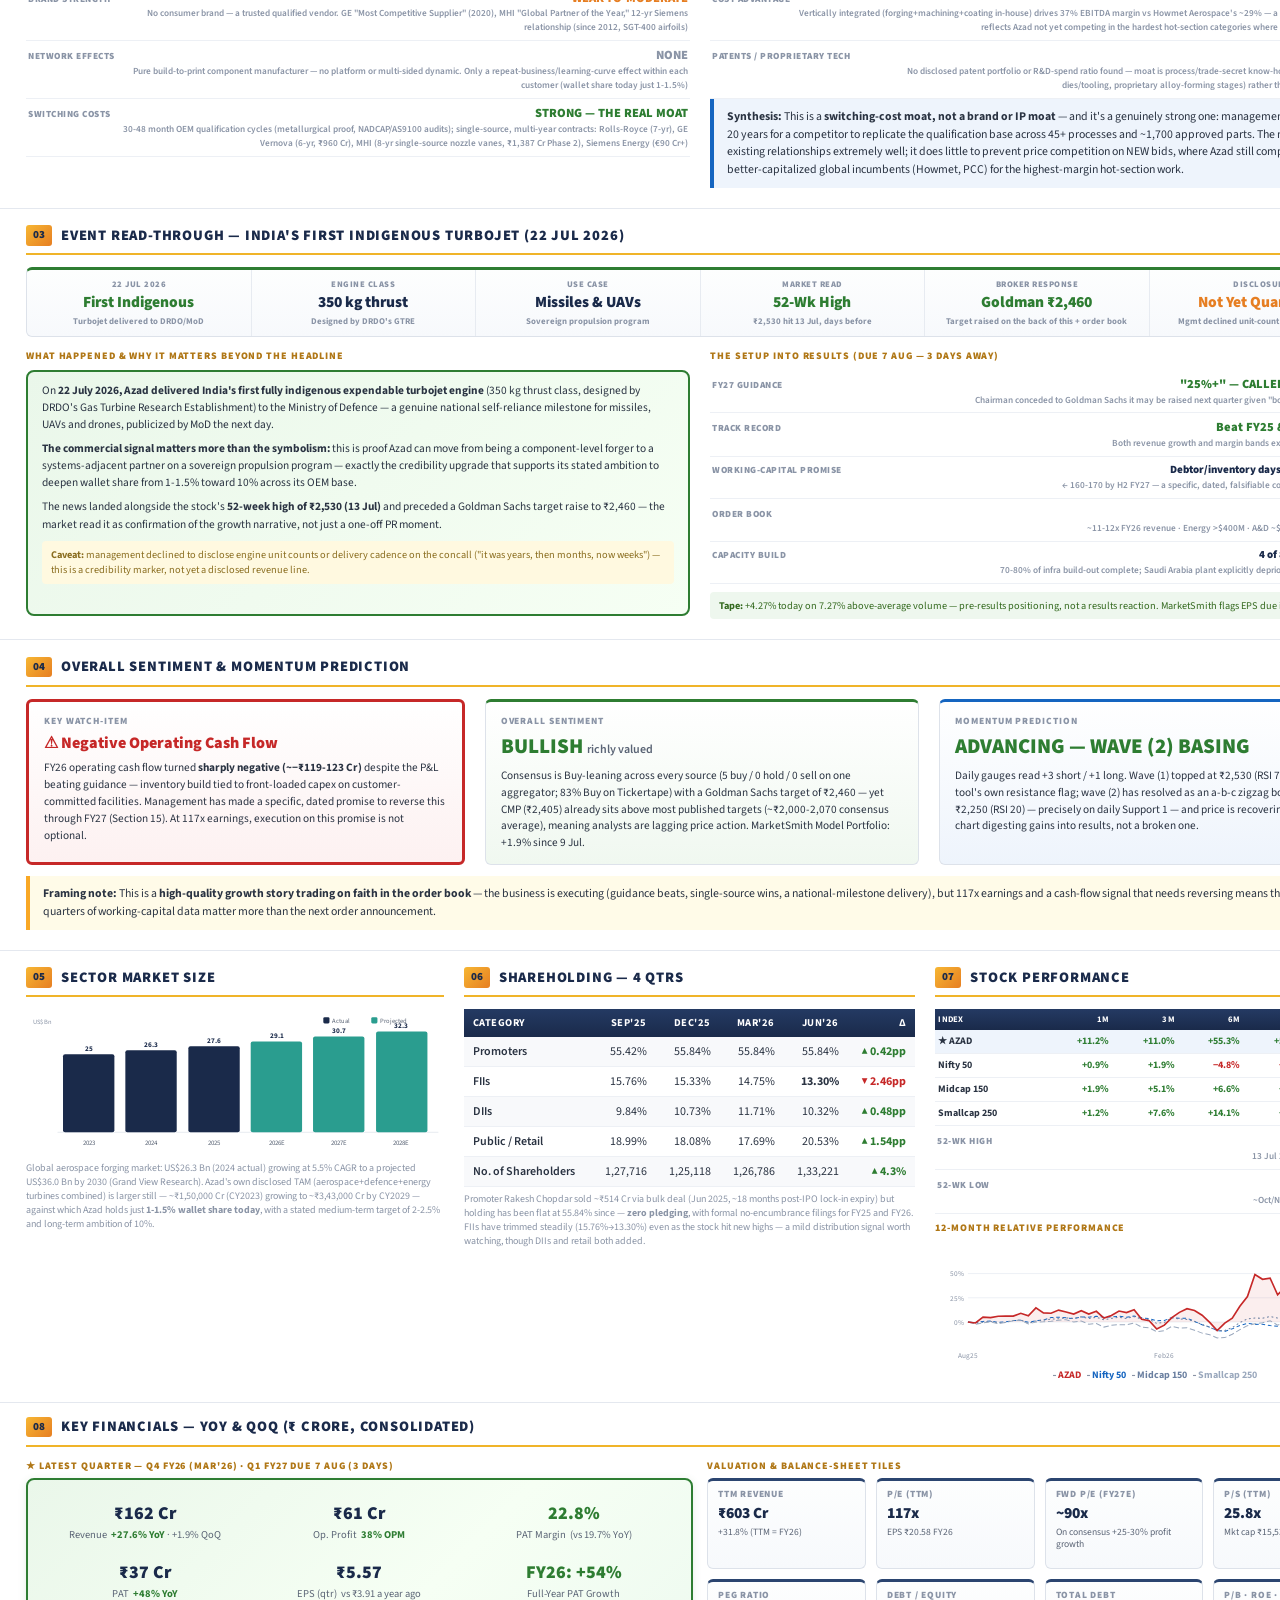
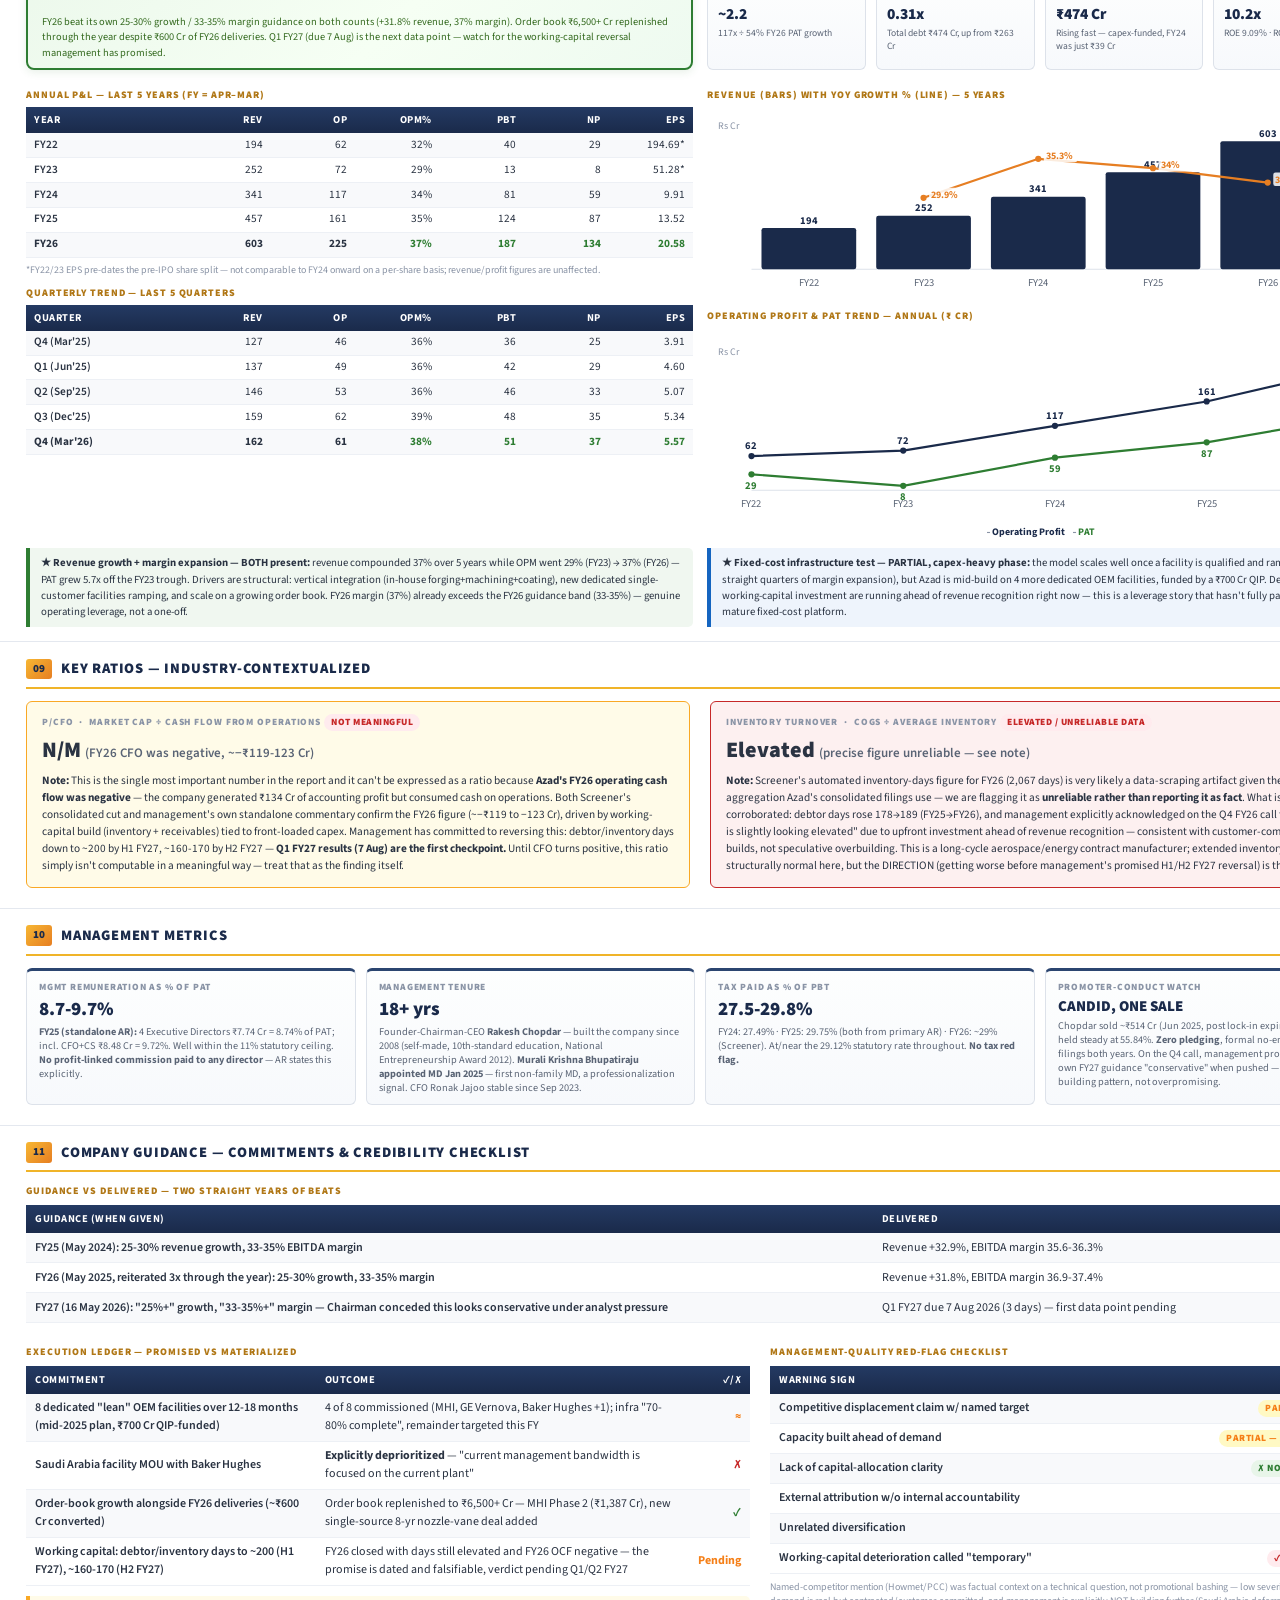
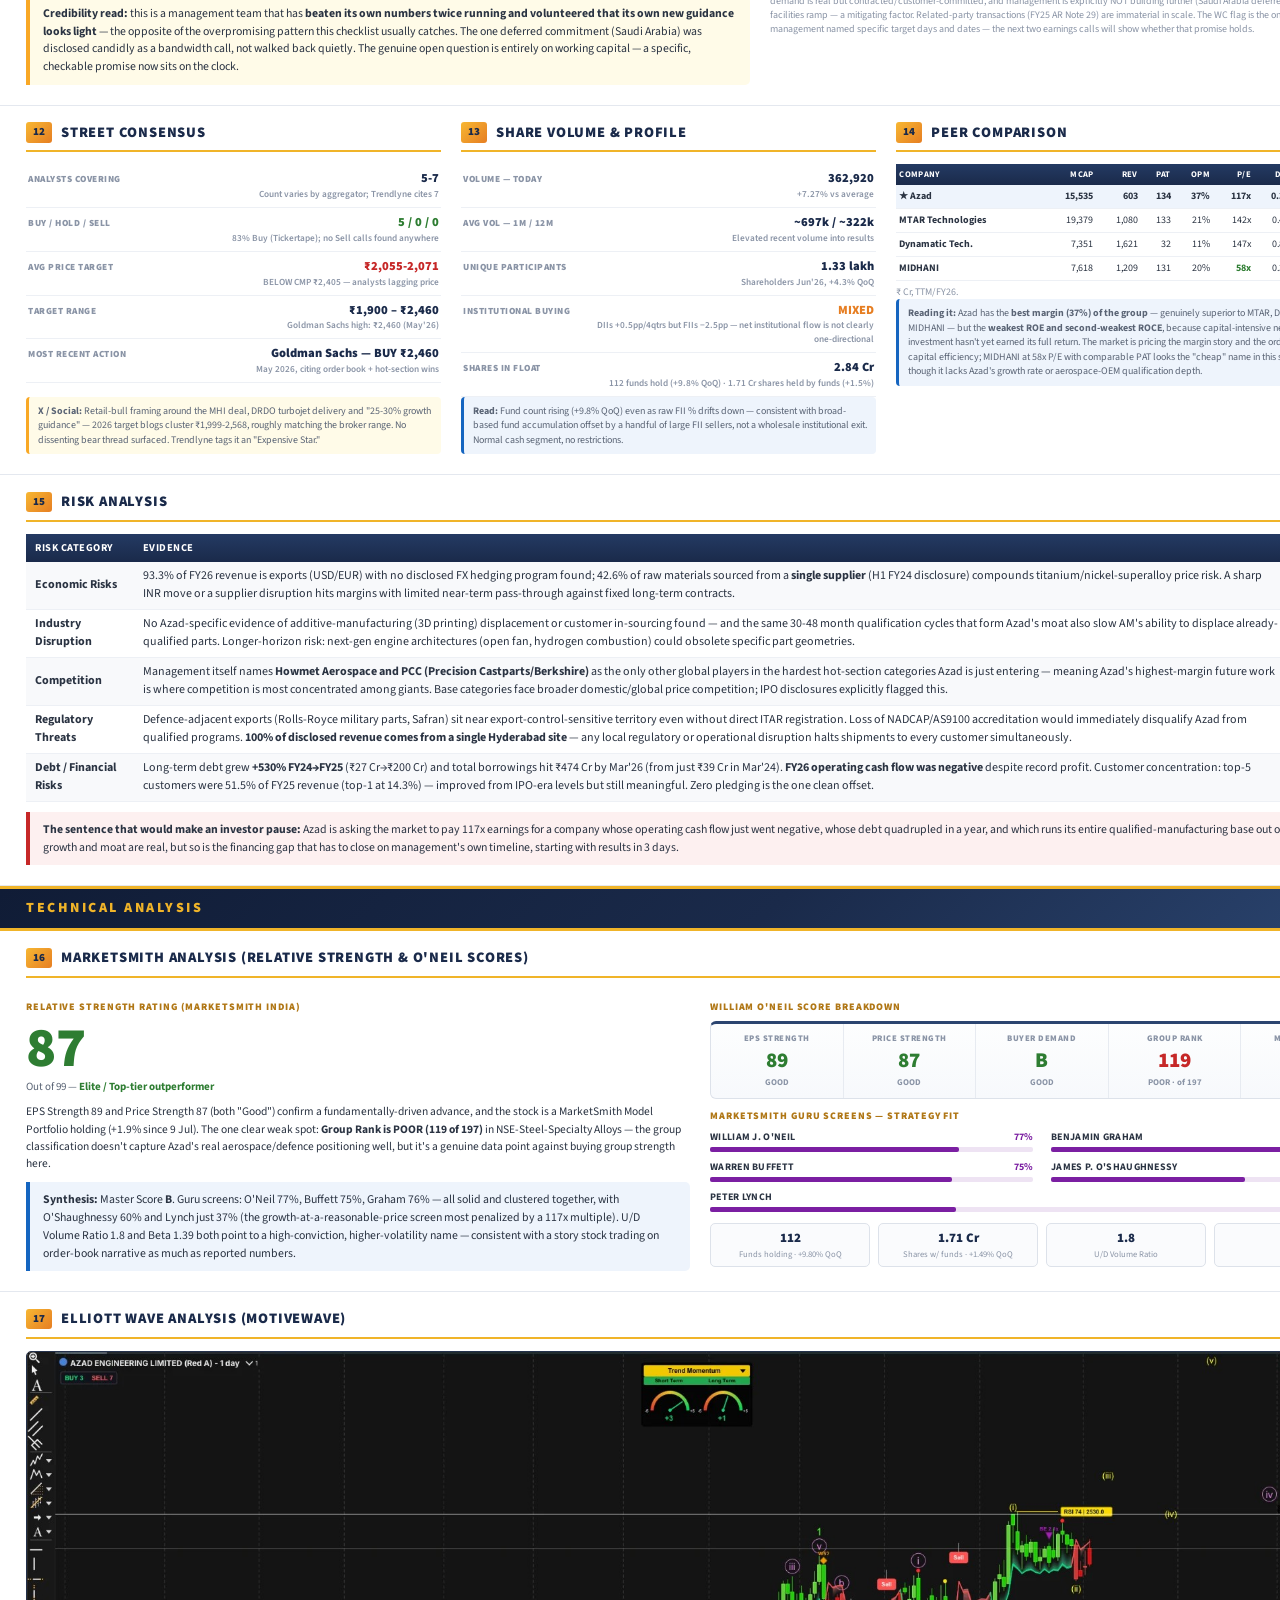
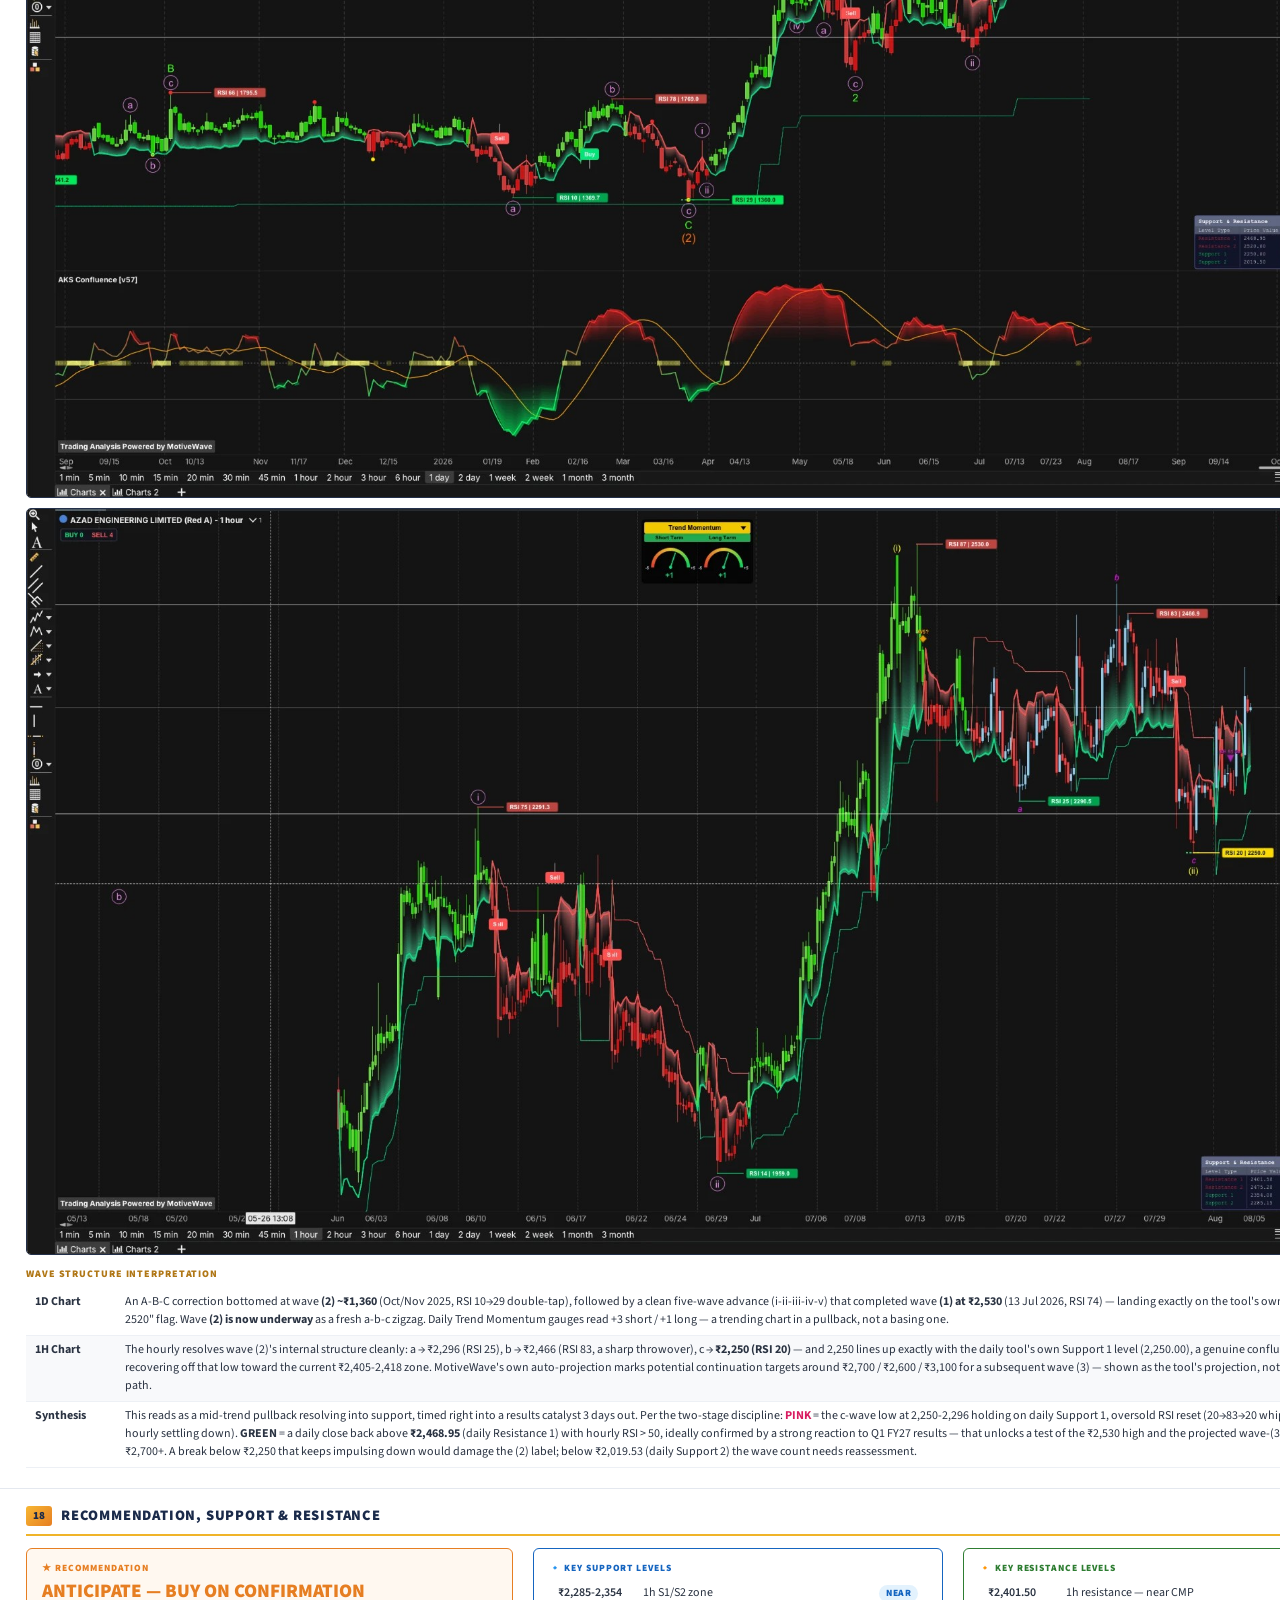
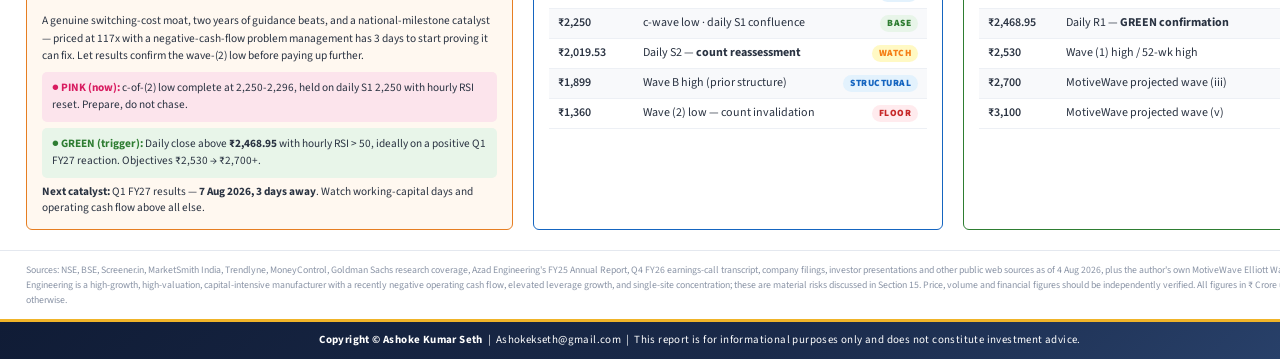
==== commit 02772819: "Cover page: add Mkt Cap/Book Value chips, rename Generated On, drop redundant Exchange/Prepared-by l" ====
--- a/AZAD_Equity_Report.html
+++ b/AZAD_Equity_Report.html
@@ -161,9 +161,9 @@
     .eventstrip > div > div:first-child { flex:0 0 36% !important; }
 
     /* stock performance + peer comparison tables: stretch to fill width instead of horizontal scroll */
-    table.peer, table.wfill { display:table !important; width:100% !important; table-layout:fixed !important; white-space:normal !important; overflow-x:visible !important; }
-    table.peer th, table.peer td, table.wfill th, table.wfill td { font-size:8.3px !important; padding:3px 2px !important; word-break:break-word; }
-    table.peer th:first-child, table.peer td:first-child, table.wfill th:first-child, table.wfill td:first-child { width:22%; }
+    table.peer, table.wfill, table.fit { display:table !important; width:100% !important; table-layout:fixed !important; white-space:normal !important; overflow-x:visible !important; }
+    table.peer th, table.peer td, table.wfill th, table.wfill td, table.fit th, table.fit td { font-size:8.3px !important; padding:3px 2px !important; word-break:break-word; }
+    table.peer th:first-child, table.peer td:first-child, table.wfill th:first-child, table.wfill td:first-child, table.fit th:first-child, table.fit td:first-child { width:16%; }
 
     /* risk analysis table: category + severity share a line, evidence wraps full-width below */
     table.risk tr { display:flex !important; flex-wrap:wrap !important; padding:8px 0 !important; border-bottom:1px solid #edf0f5; }
@@ -288,6 +288,7 @@
     gap:14px;
     align-items:center;
     justify-content:center;
+    flex-wrap:wrap;
   }
   .ticker-chip{
     font-size:13px;
@@ -322,6 +323,7 @@
     color:var(--muted);
     margin-bottom:6px;
     font-weight:600;
+    white-space:nowrap;
   }
   .meta-value{
     font-size:16px;
@@ -381,29 +383,25 @@
     <div class="ticker-row">
       <div class="ticker-chip">NSE: AZAD</div>
       <div class="ticker-chip">BSE: 544061</div>
+      <div class="ticker-chip">Mkt Cap: &#8377;15,535 Cr</div>
+      <div class="ticker-chip">Book Value: &#8377;237/sh</div>
     </div>
     <div class="sector-line">Precision Forged &amp; Machined Components — Aerospace, Defence, Energy &amp; Oil and Gas</div>
 
     <div class="meta-block">
       <div class="meta-item">
-        <div class="meta-label">Date of Generation</div>
+        <div class="meta-label">Generated On</div>
         <div class="meta-value">04 August 2026</div>
-      </div>
-      <div class="meta-item">
-        <div class="meta-label">Exchange</div>
-        <div class="meta-value">NSE / BSE</div>
       </div>
       <div class="meta-item">
         <div class="meta-label">Report Type</div>
         <div class="meta-value">Technical + Fundamental</div>
       </div>
     </div>
-
-    <div class="prepared-by">Prepared by <strong>Ashoke Kumar Seth</strong></div>
   </div>
 
   <div class="footer">
-    <p><strong>Report by Ashoke Kumar Seth</strong> — Disclosure: I am not SEBI registered. The information provided here is for educational purposes only. I will not be responsible for any of your profit/loss with this channel's suggestions. Consult your financial advisor before taking any decisions. This report is neither advice nor endorsement — Do Your Own Research.</p>
+    <p><strong>Report by Ashoke Kumar Seth</strong> (ashokekseth@gmail.com) — Disclosure: I am not SEBI registered. The information provided here is for educational purposes only. I will not be responsible for any of your profit/loss with this channel's suggestions. Consult your financial advisor before taking any decisions. This report is neither advice nor endorsement — Do Your Own Research.</p>
   </div>
 
   <div class="bottom-band"></div>
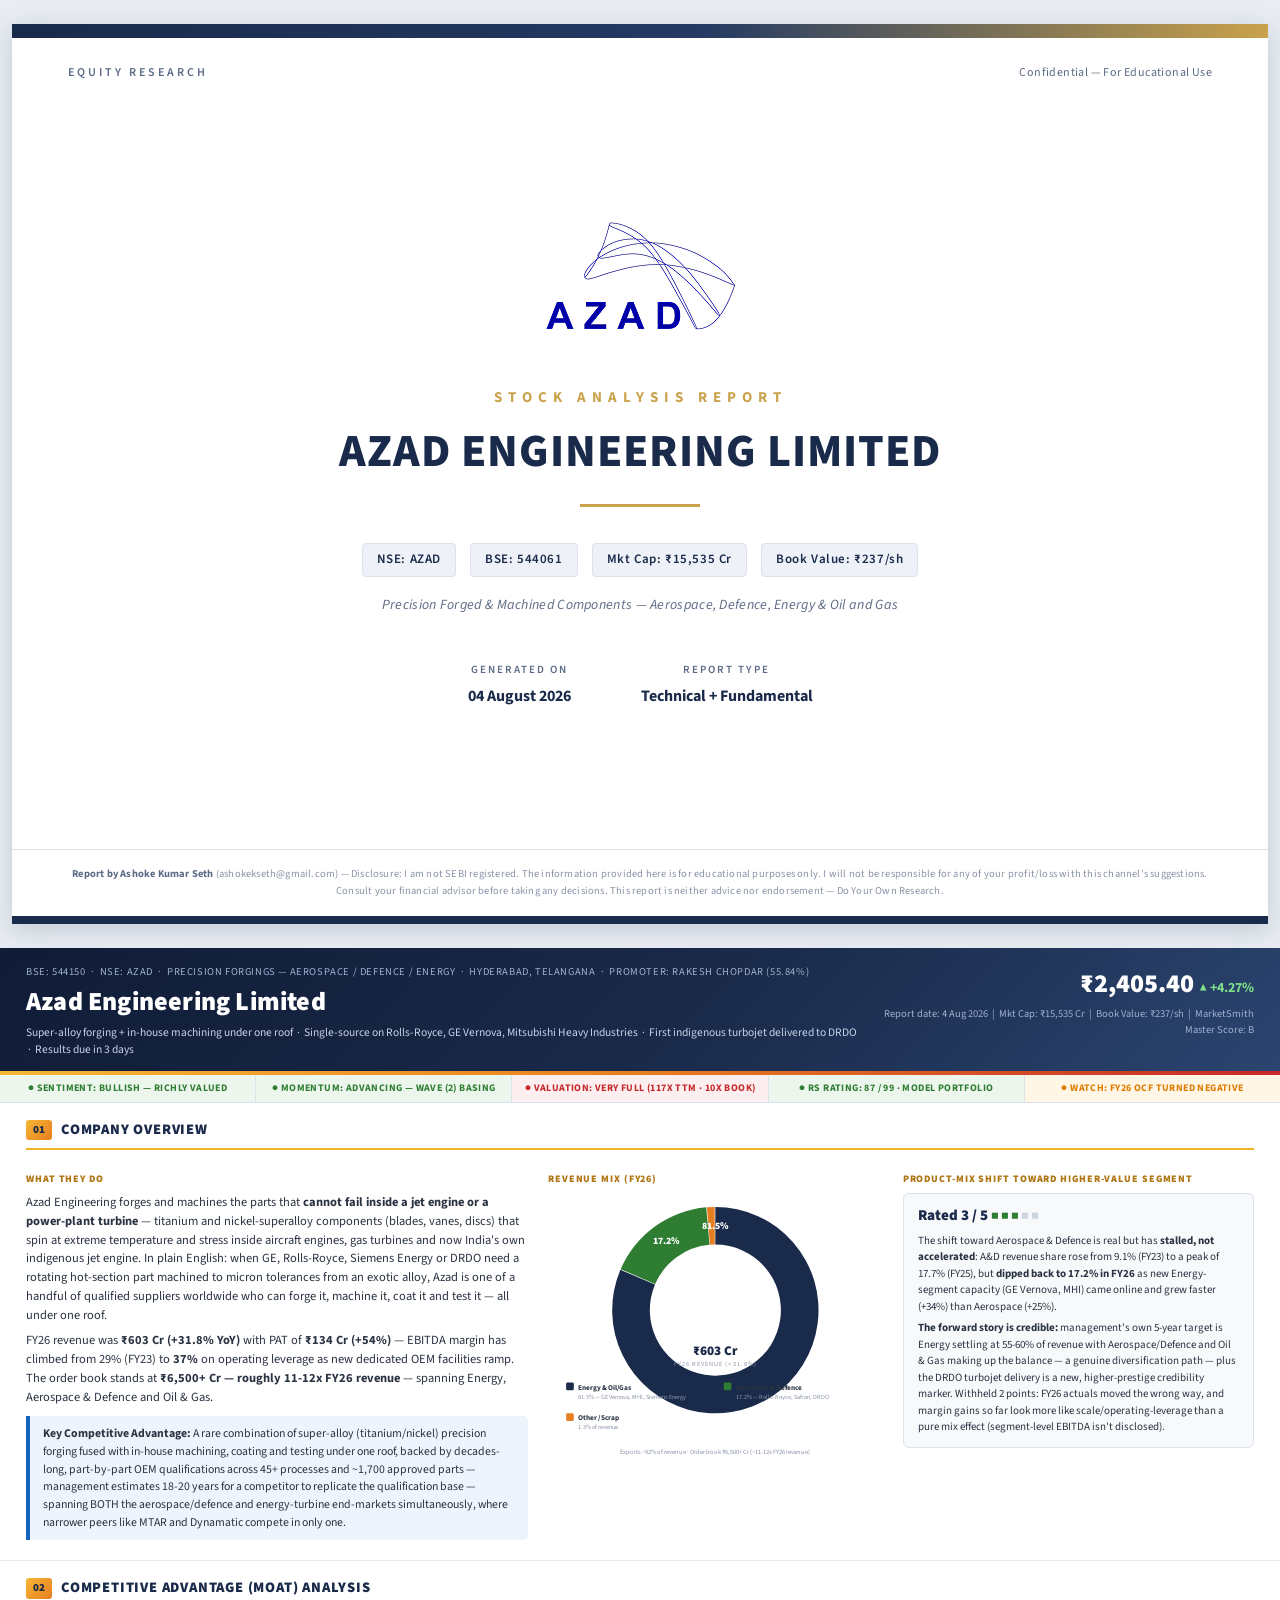
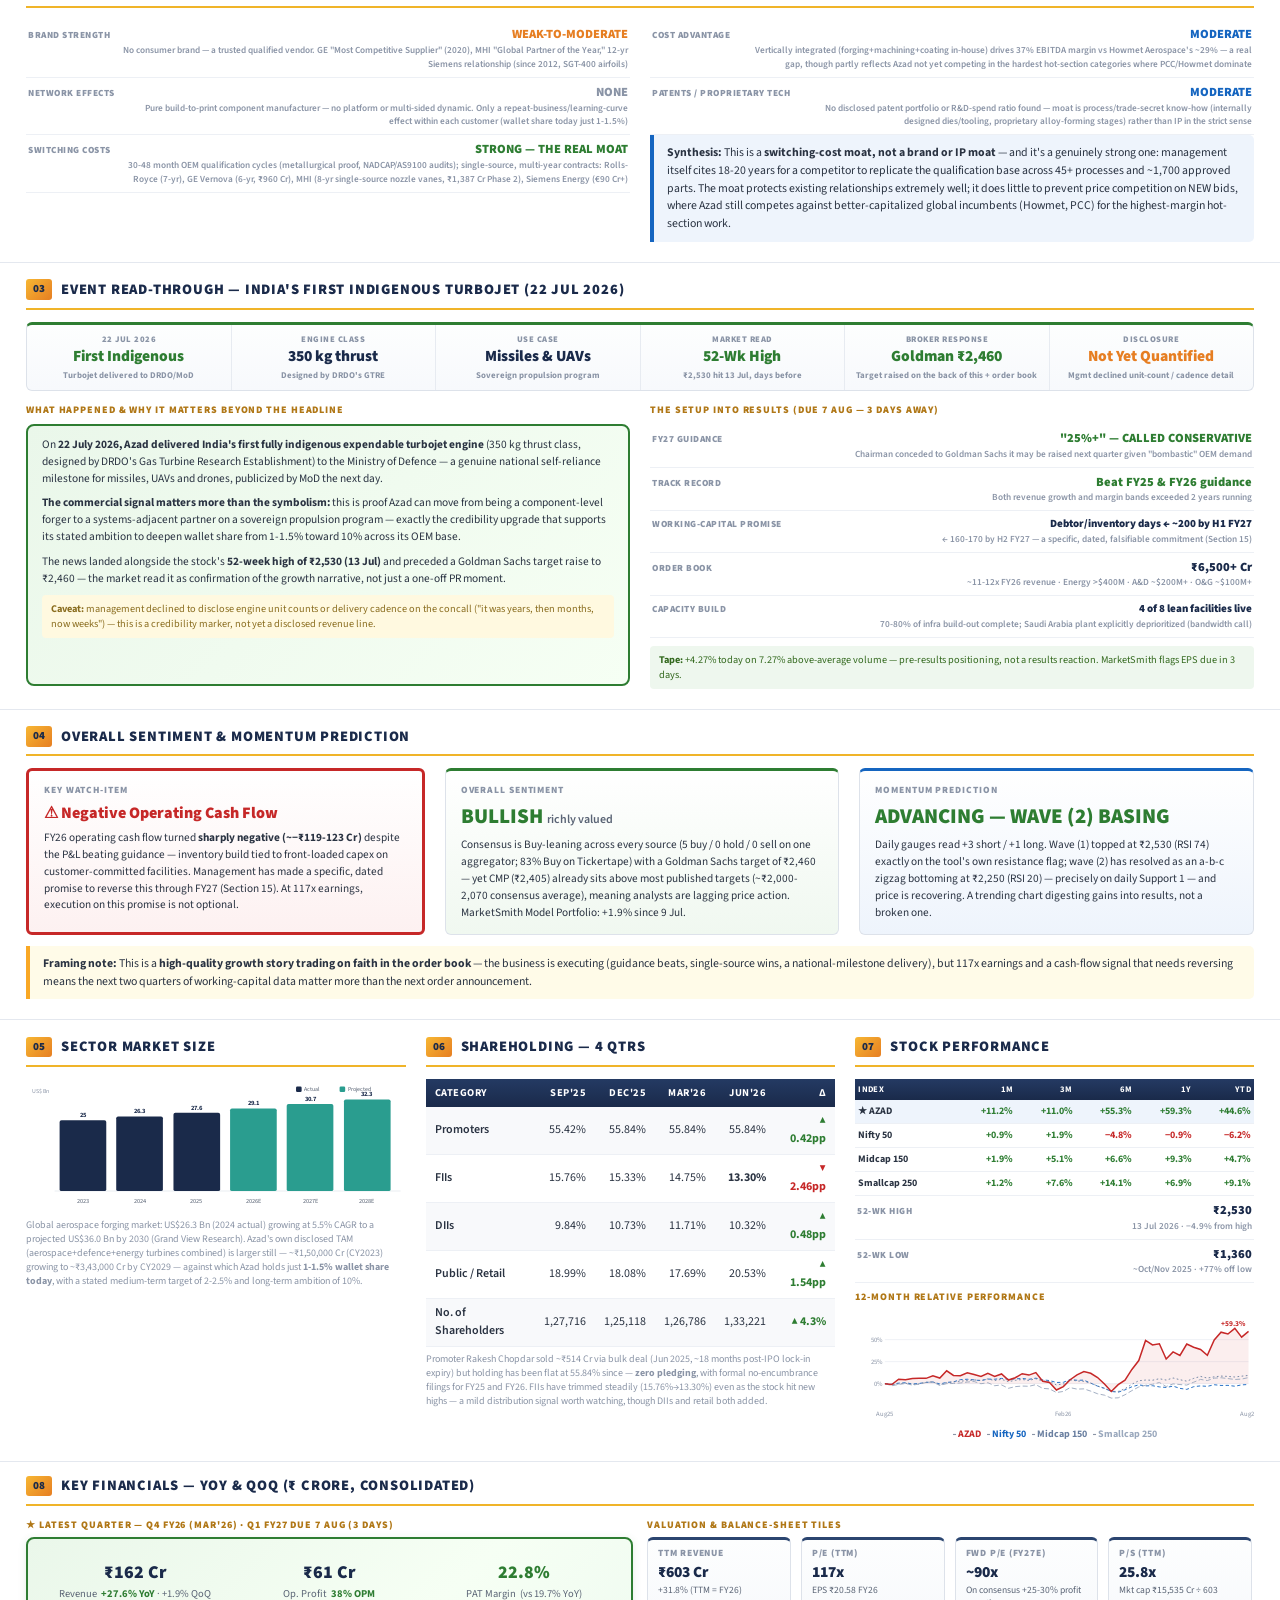
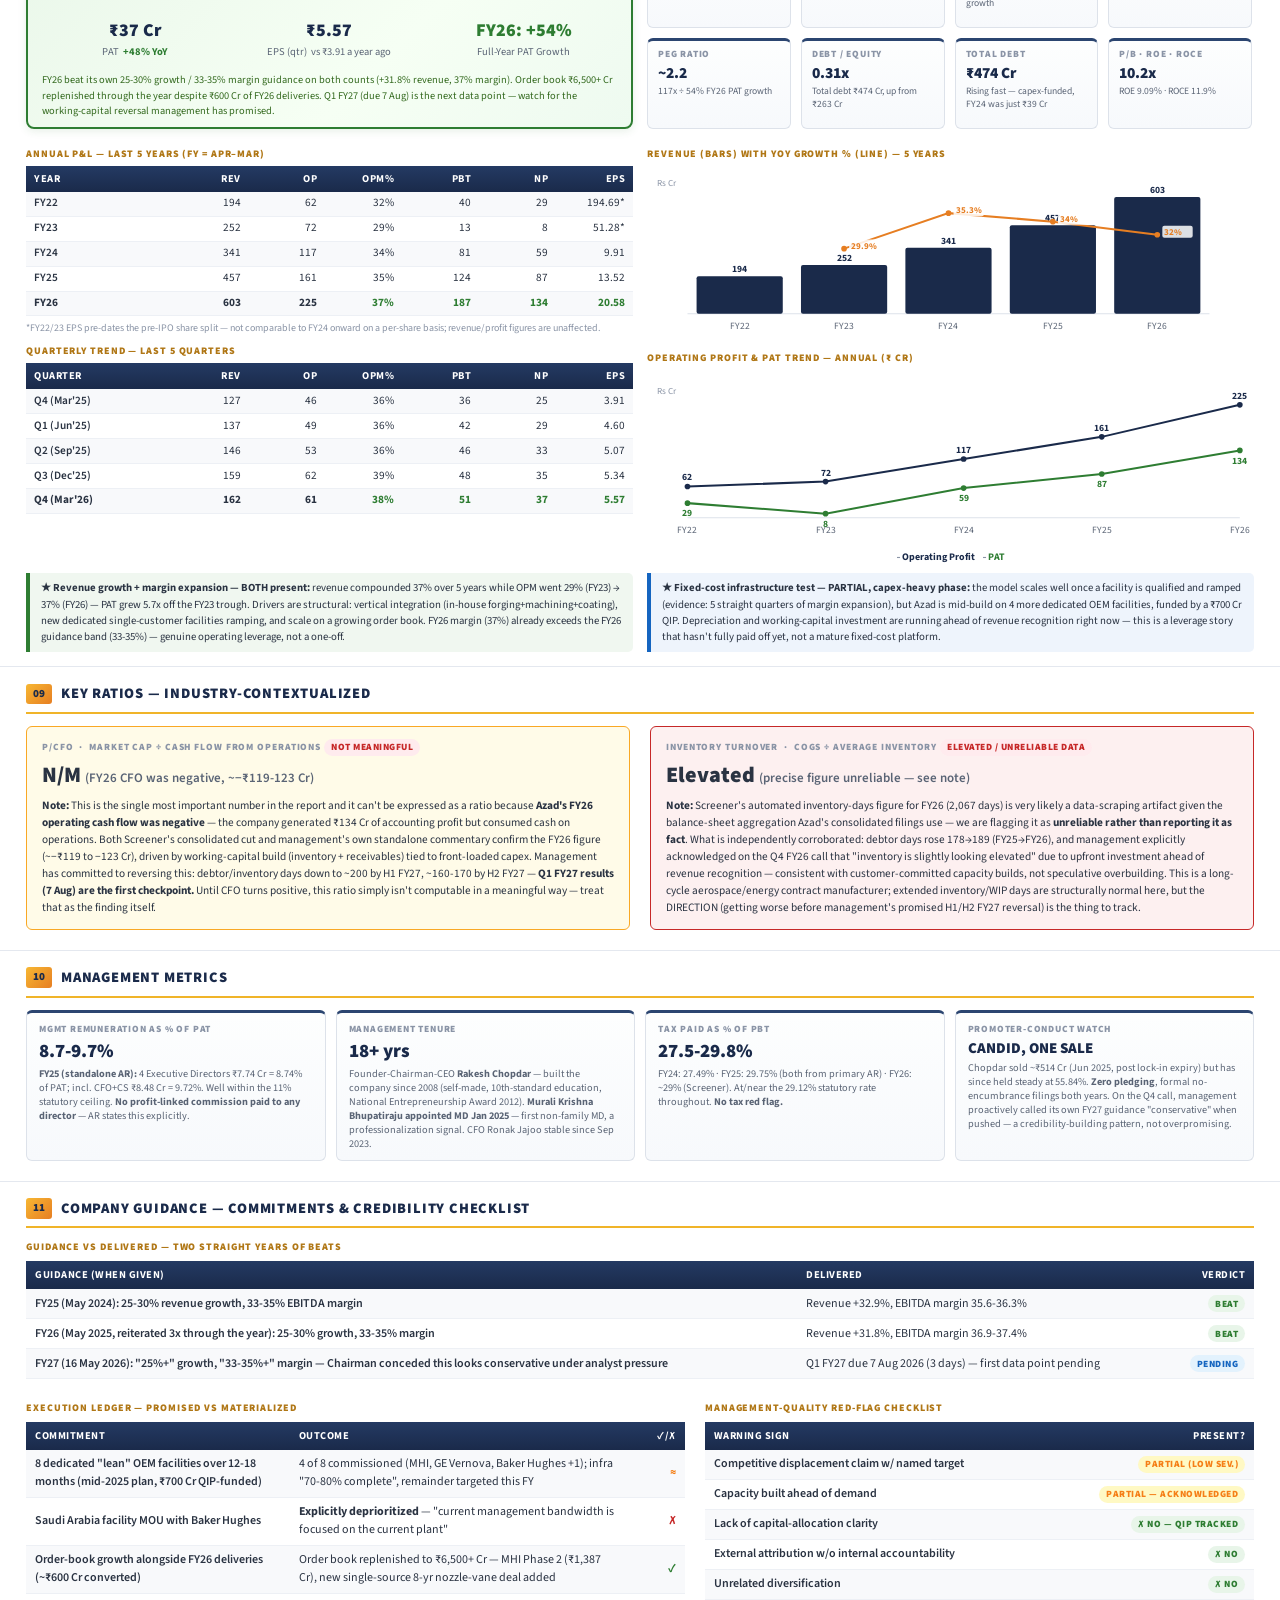
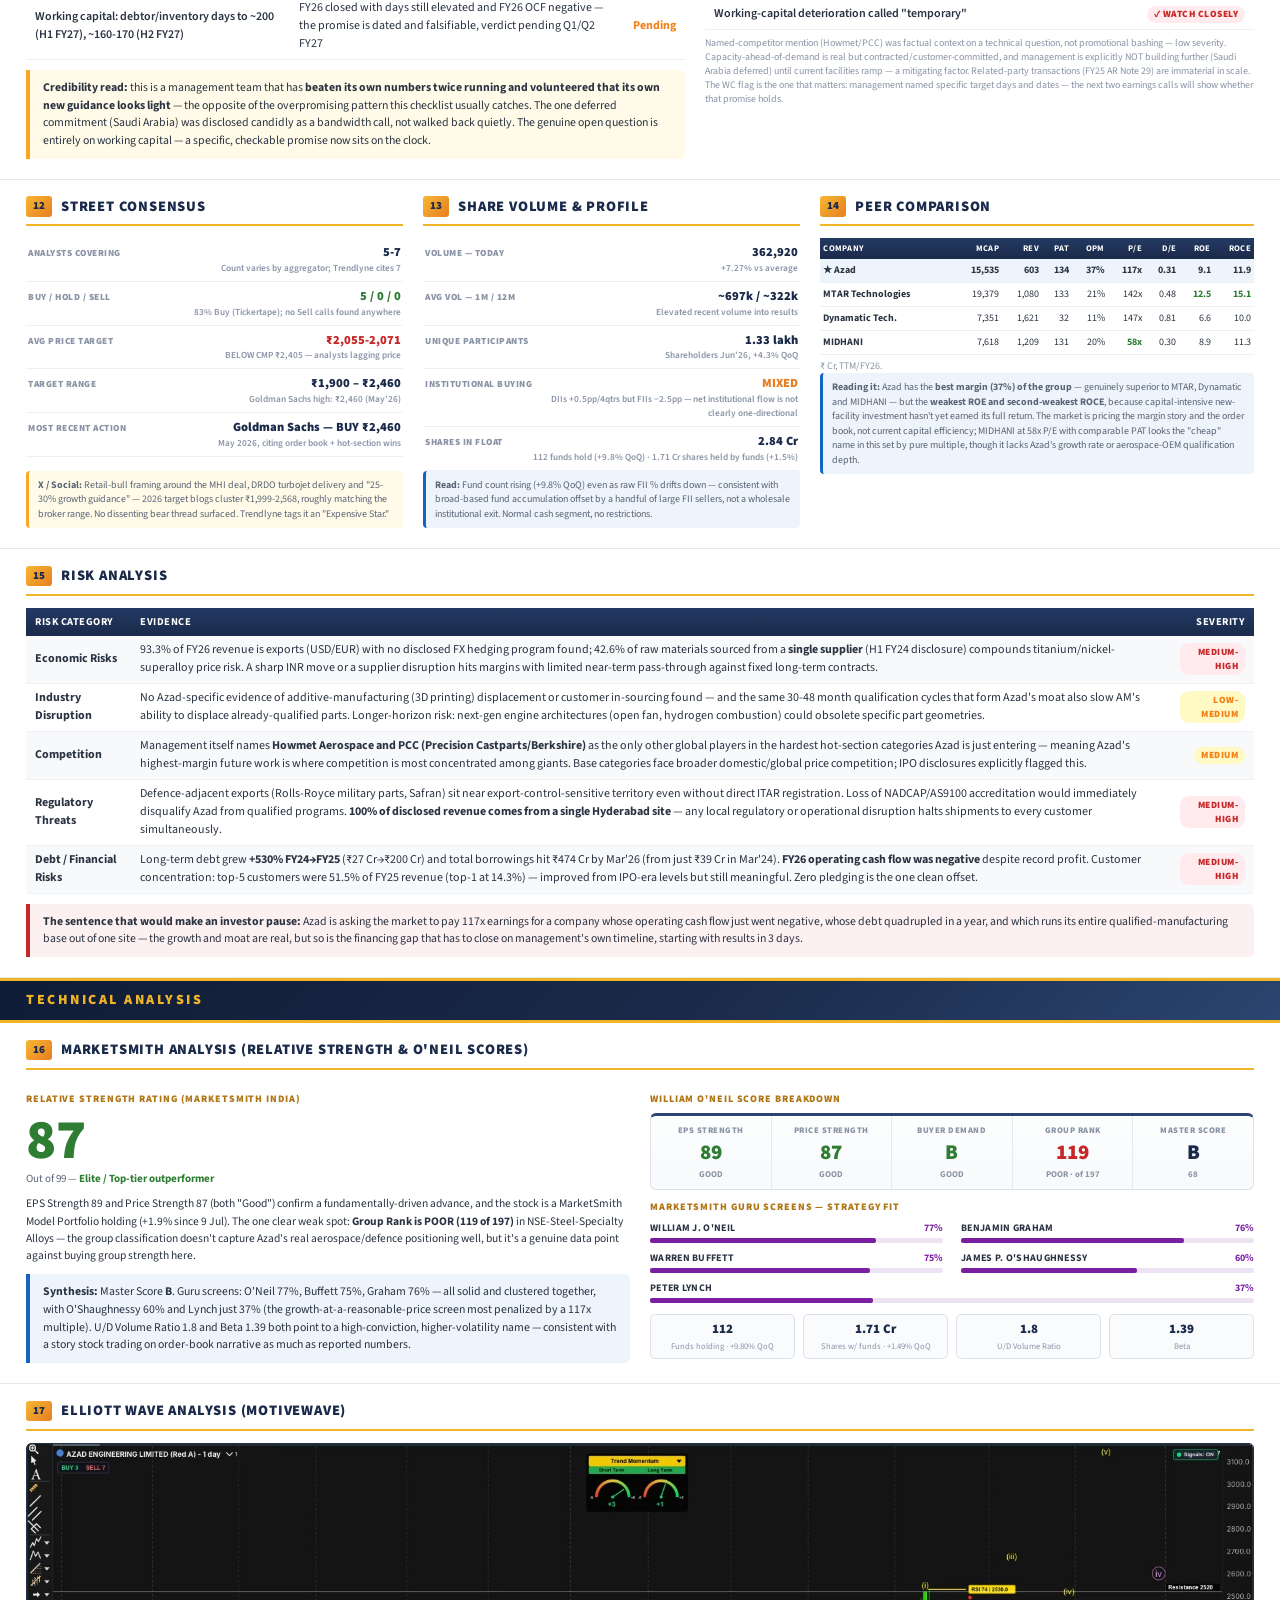
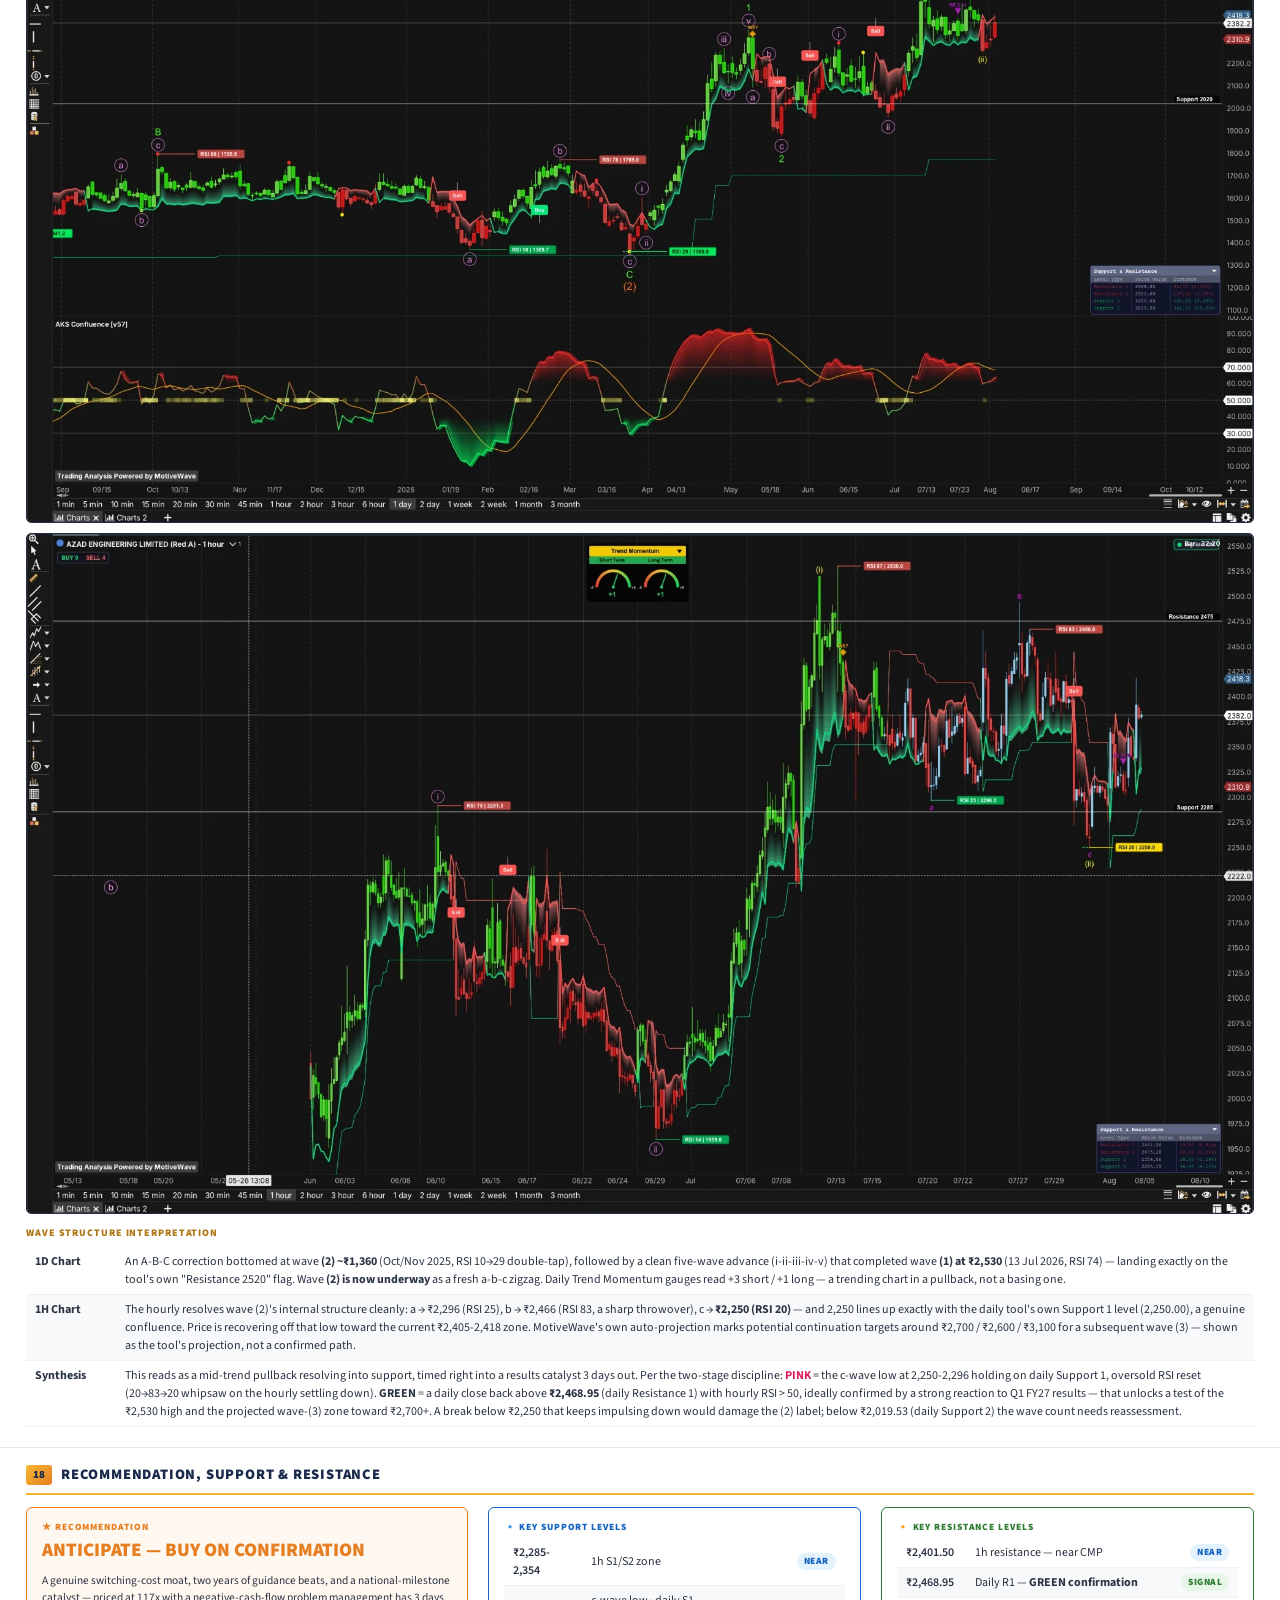
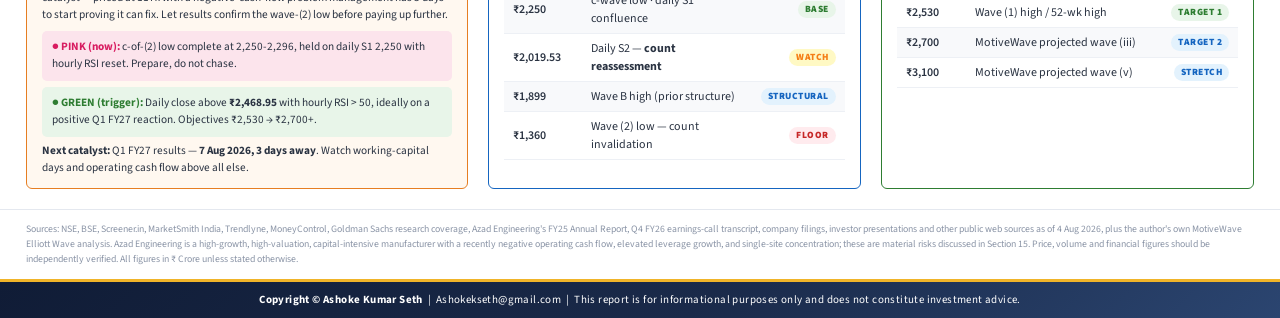
==== commit bd4ec343: "Fix .page max-width so report body scales consistently with the cover page at any browser width" ====
--- a/AZAD_Equity_Report.html
+++ b/AZAD_Equity_Report.html
@@ -17,7 +17,7 @@
 <style>
   * { margin:0; padding:0; box-sizing:border-box; }
   body { background:#ffffff; font-family:'Source Sans 3',Arial,sans-serif; color:#2a3342; font-size:12.5px; line-height:1.5; }
-  .page { width:1400px; margin:0 auto; background:#fff; }
+  .page { width:1400px; max-width:100%; margin:0 auto; background:#fff; }
   /* header */
   .hdr { background:linear-gradient(135deg,#101c36 0%,#1a2a4a 55%,#2b4570 100%); border-bottom:4px solid; border-image:linear-gradient(90deg,#f7b733,#e67e22,#c62828) 1; color:#fff; padding:16px 26px 13px; display:flex; justify-content:space-between; align-items:flex-start; }
   .hdr .meta { font-size:10.5px; letter-spacing:0.6px; color:#9fb0cf; text-transform:uppercase; }
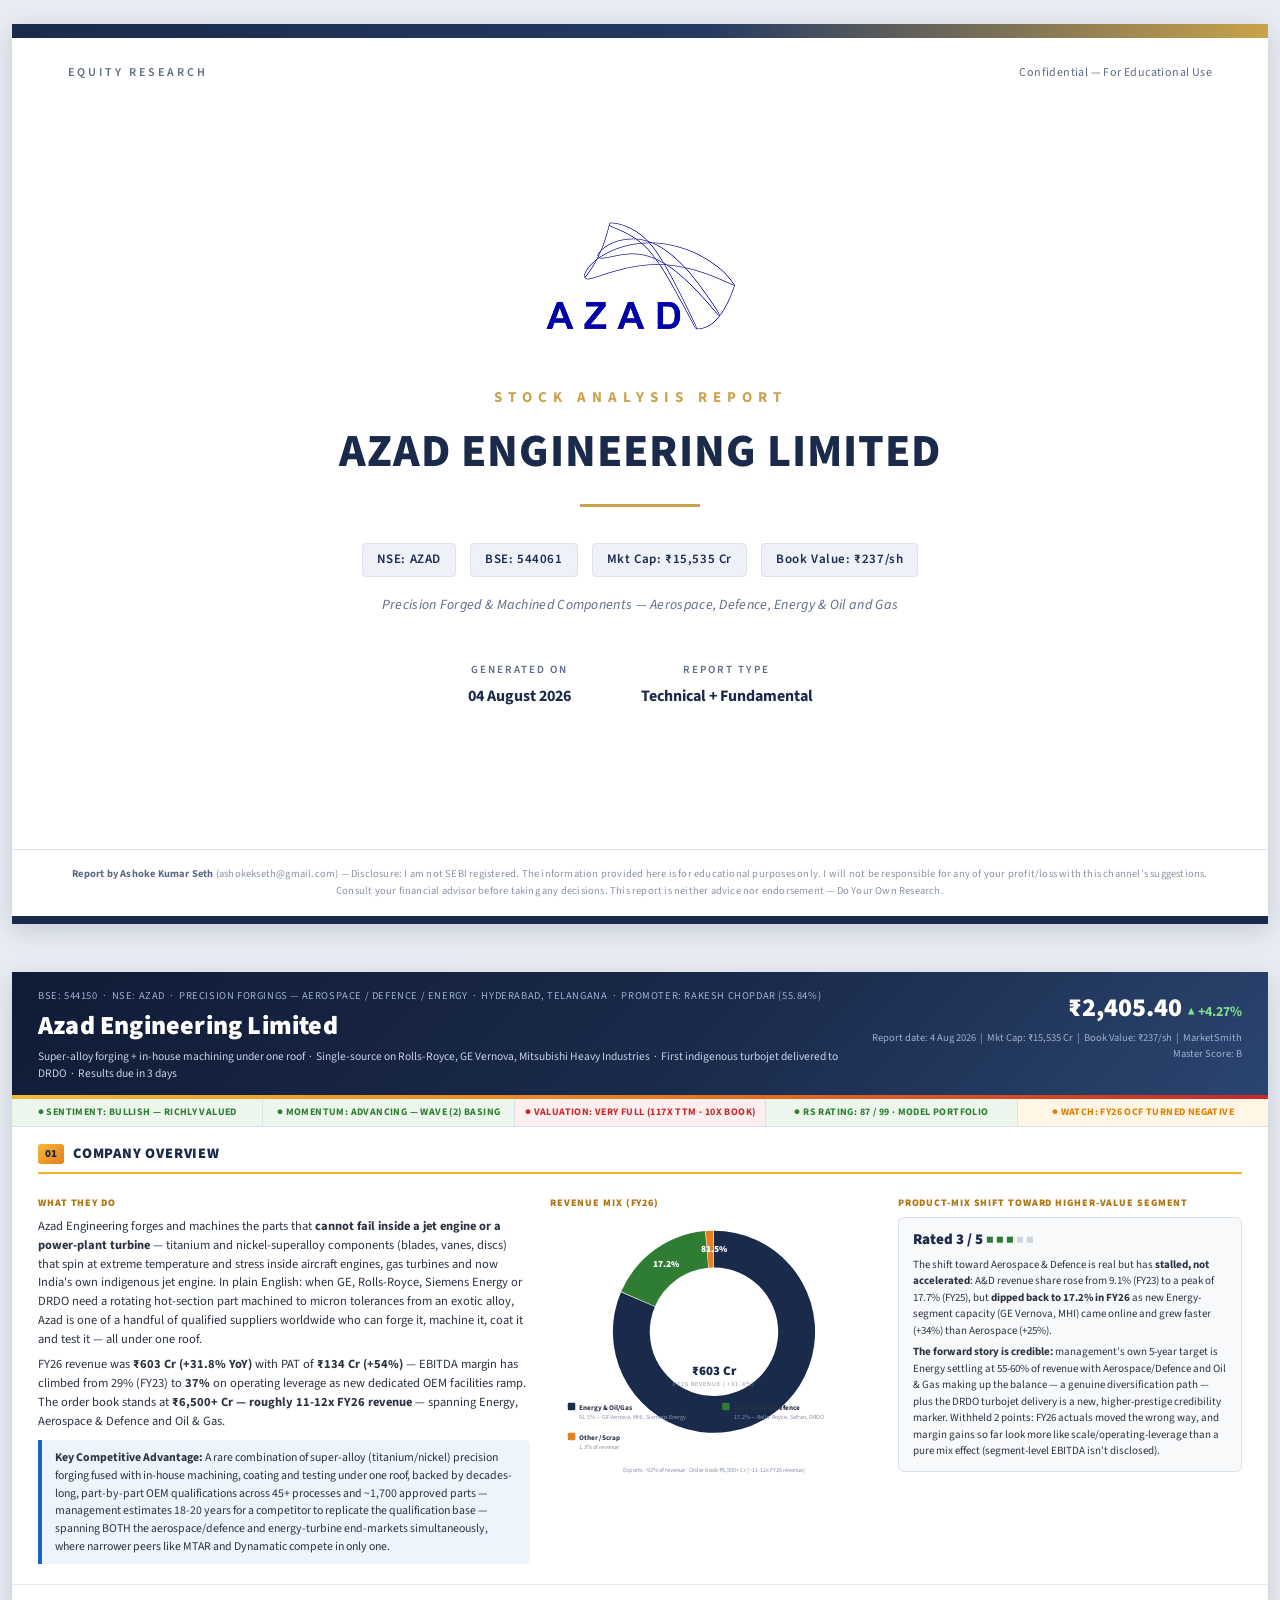
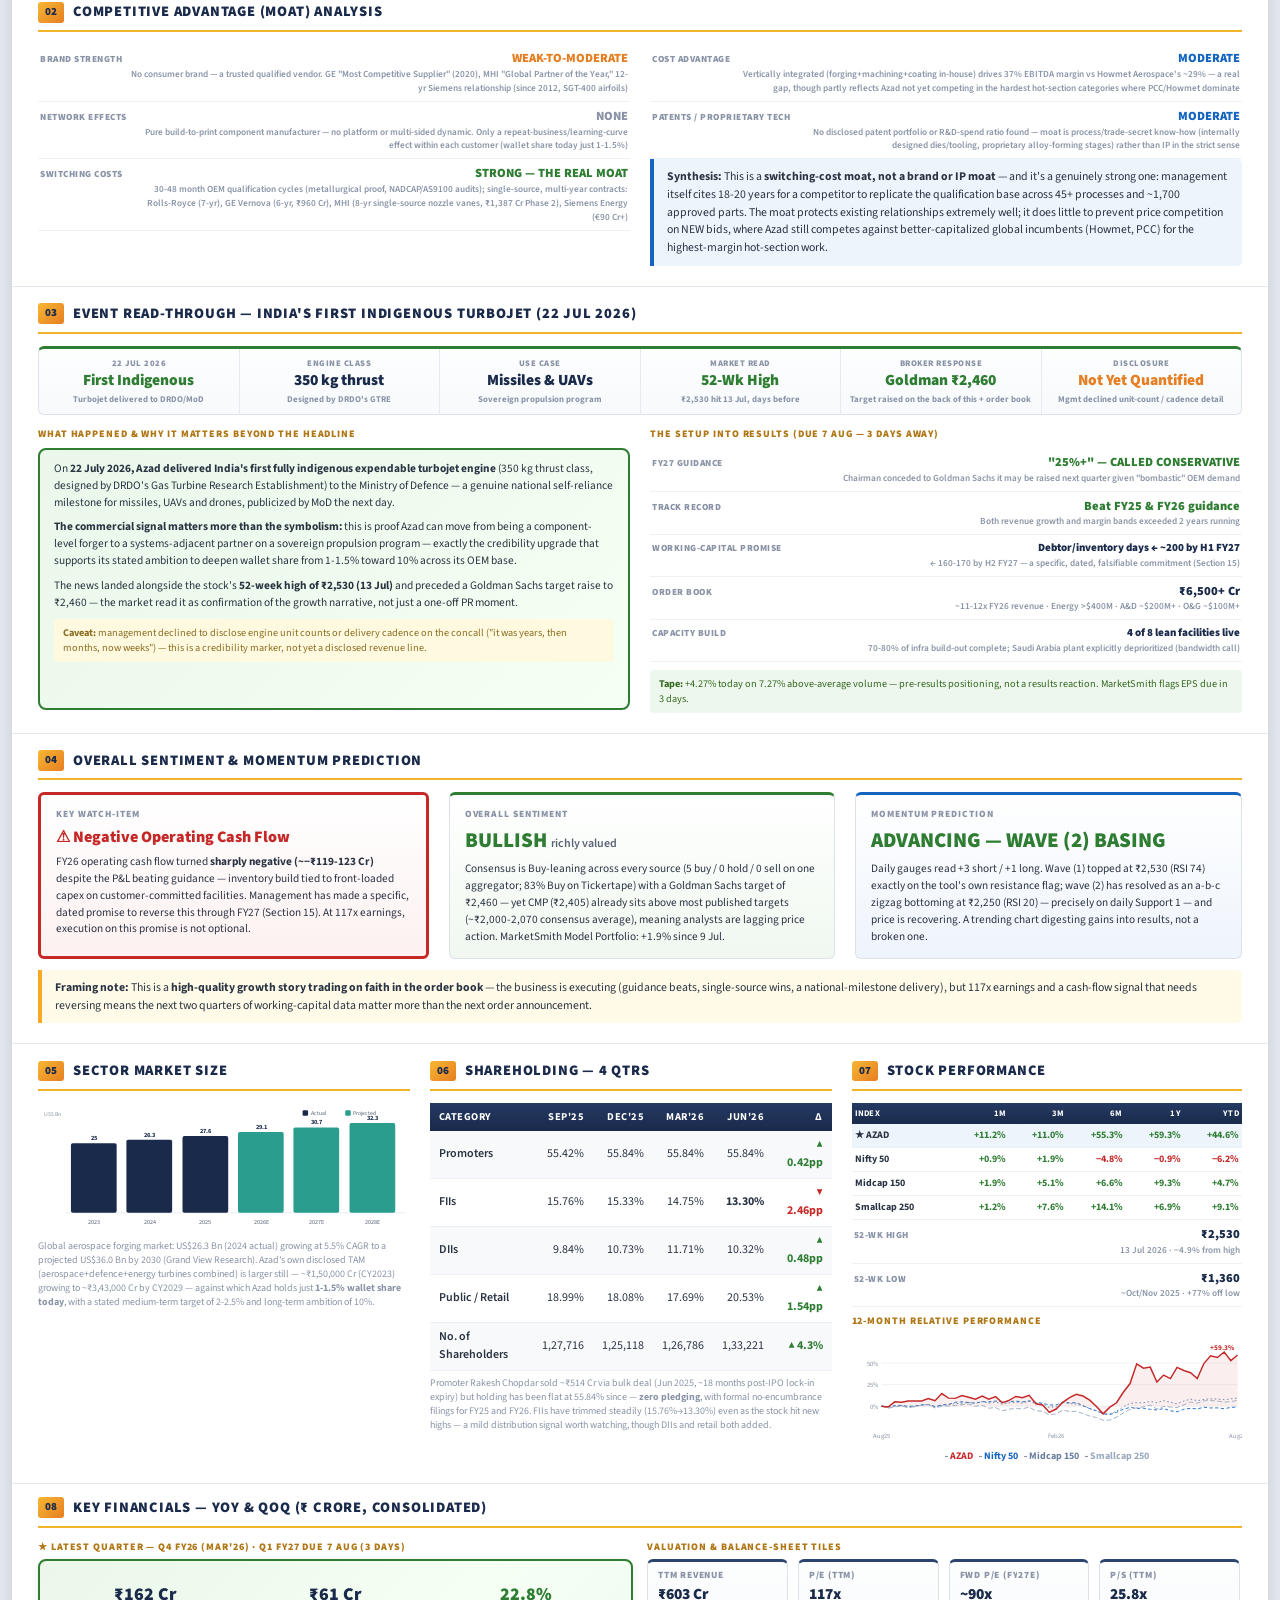
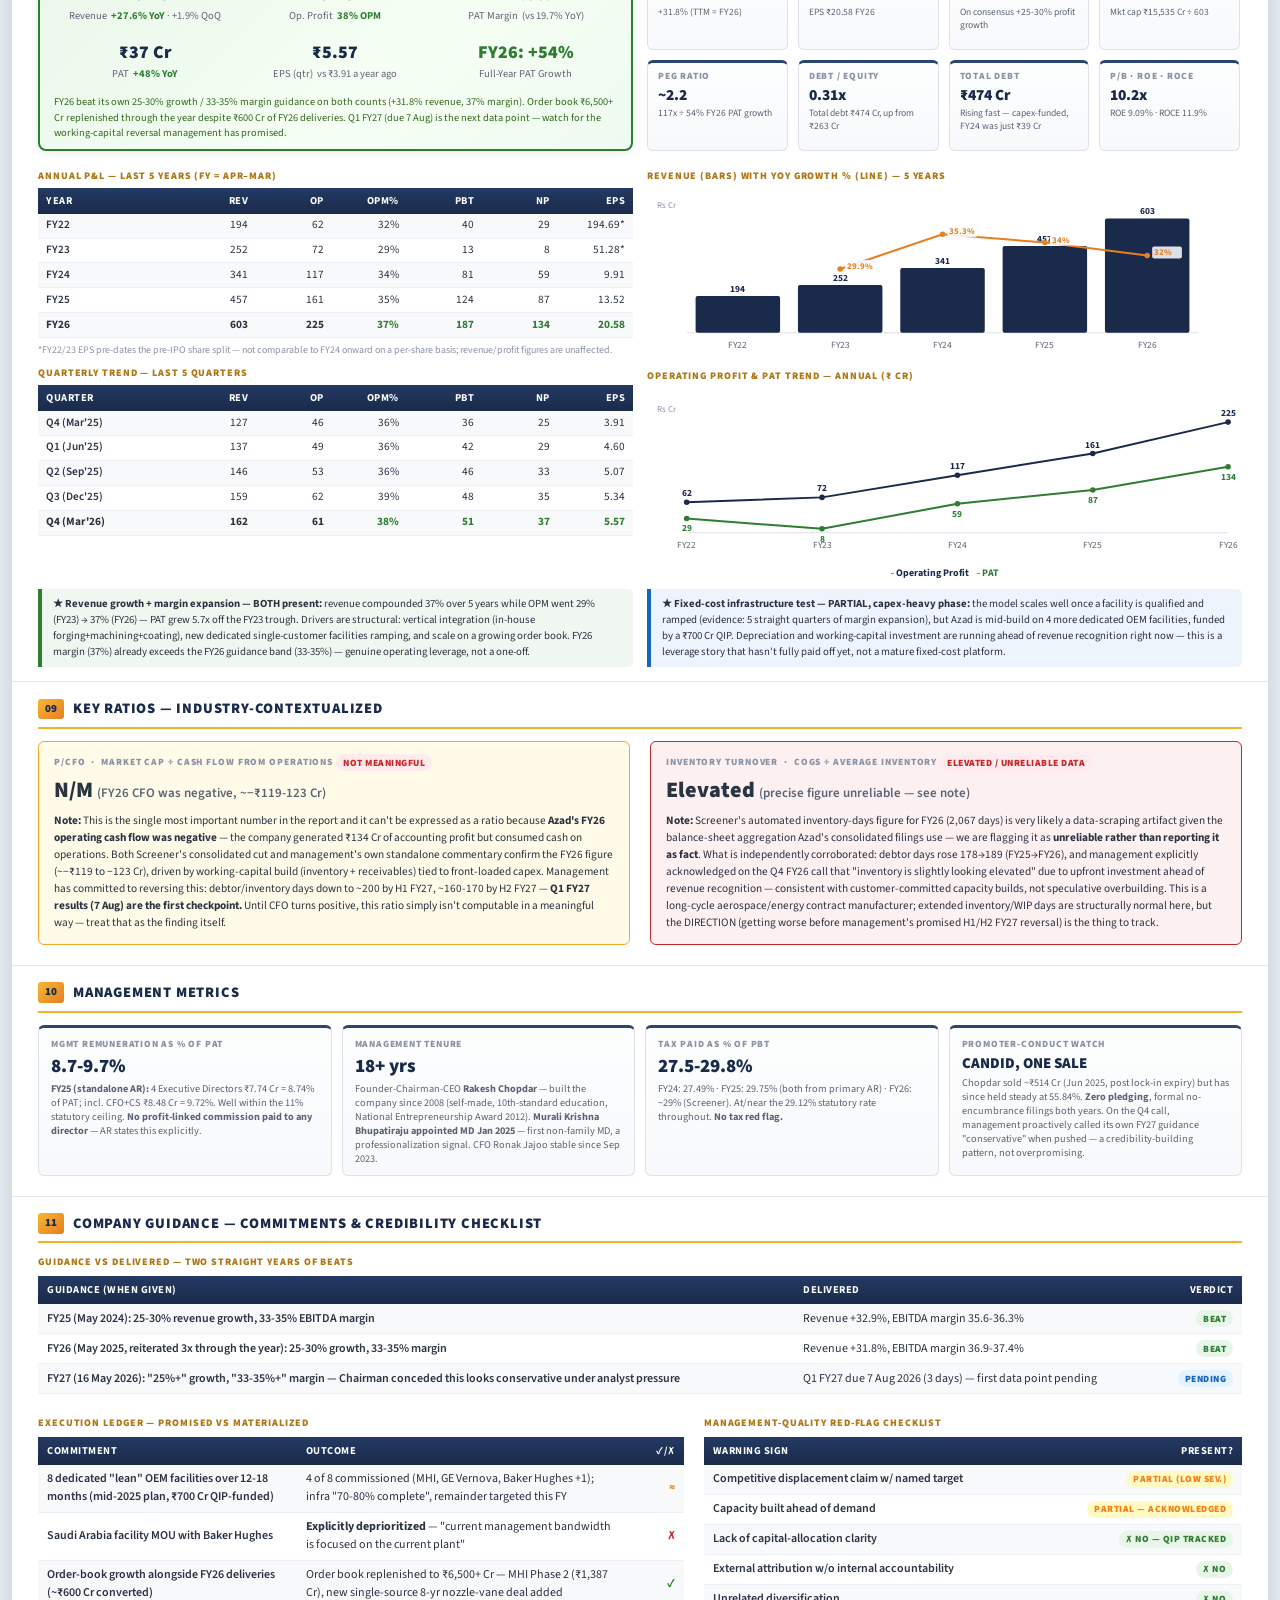
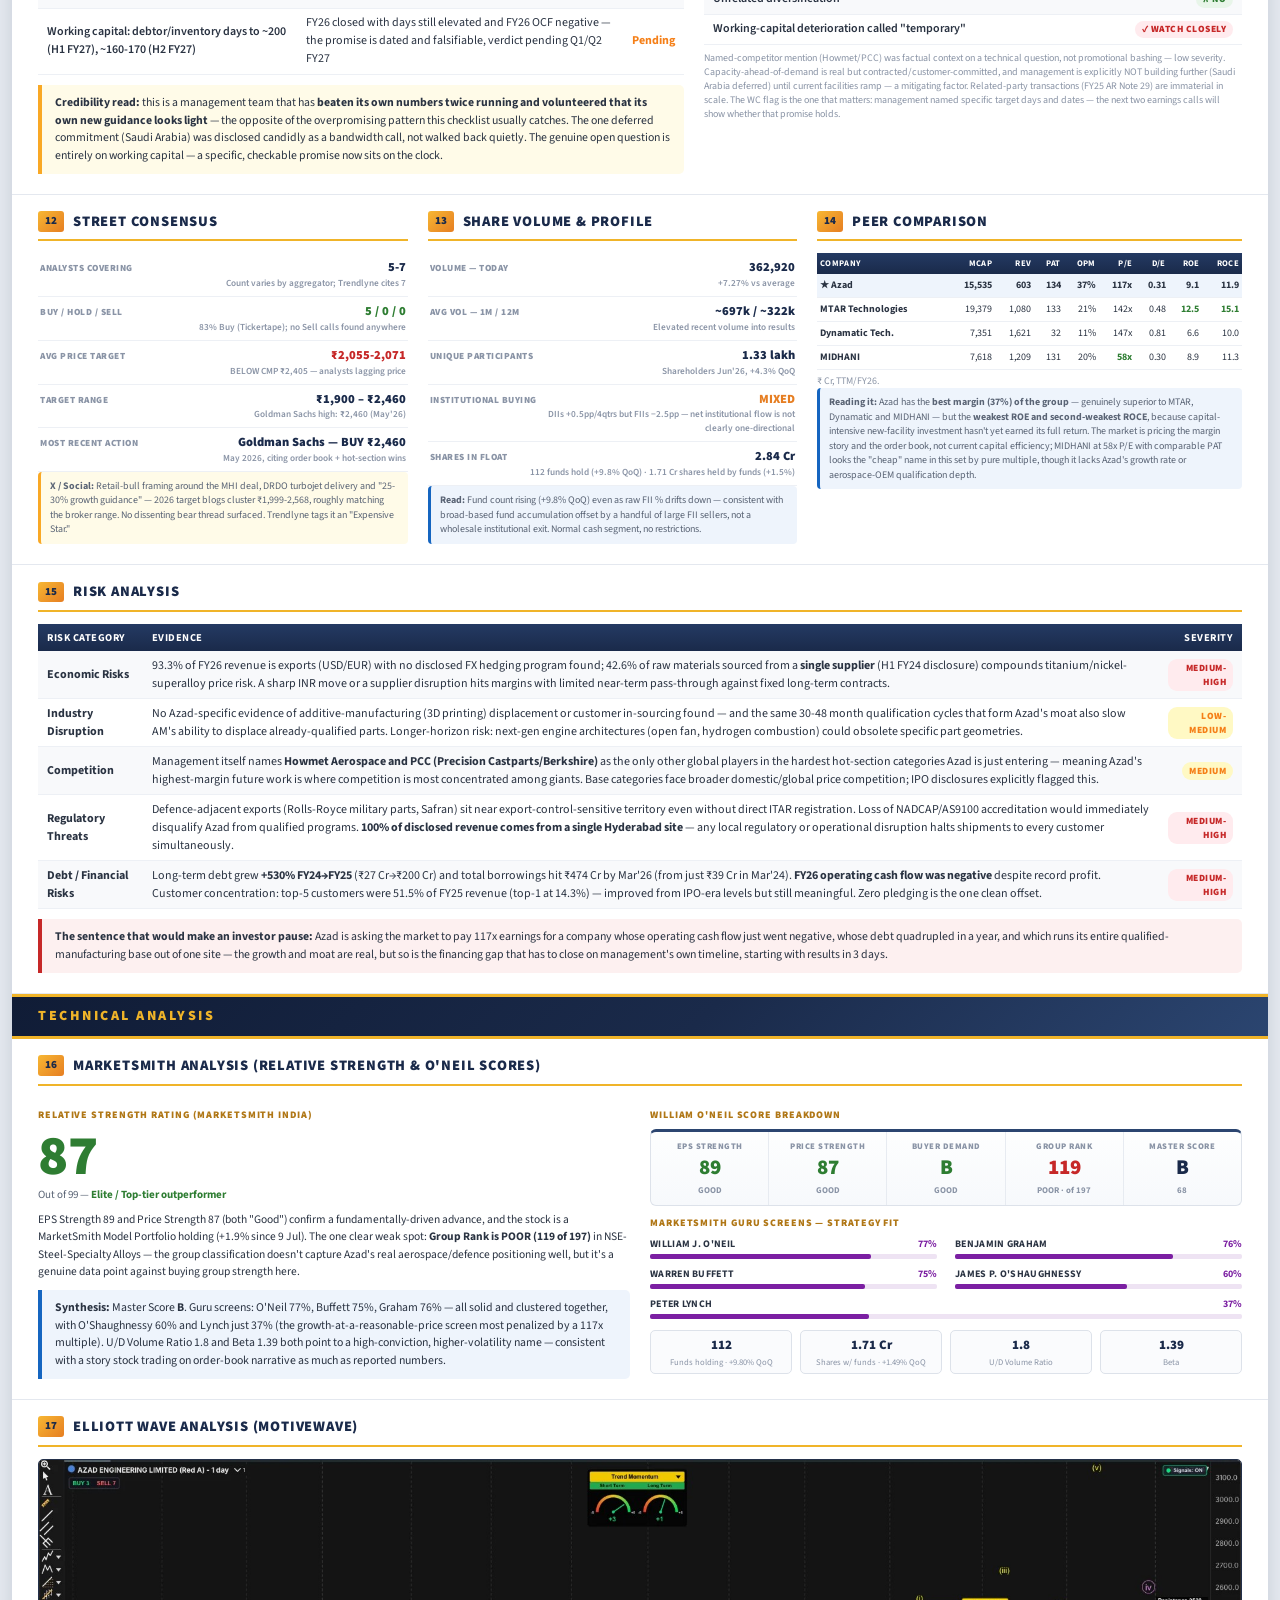
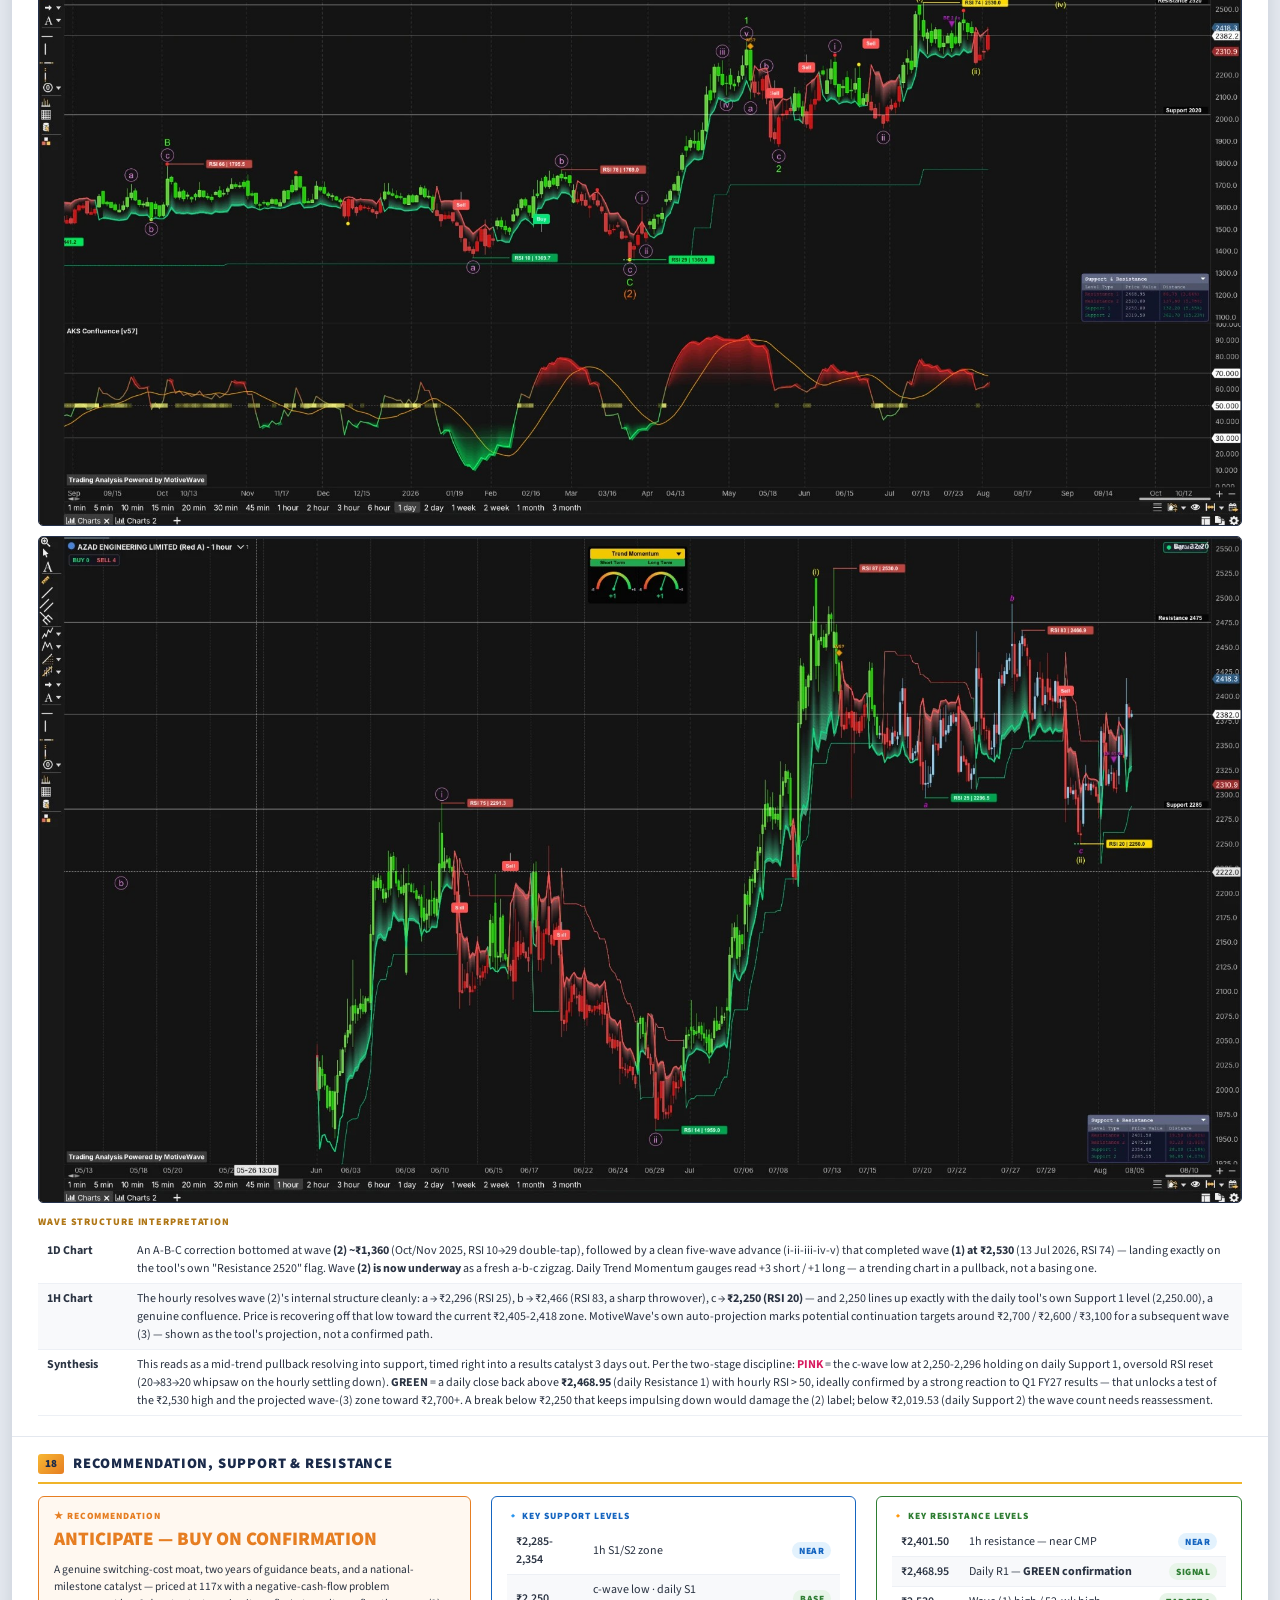
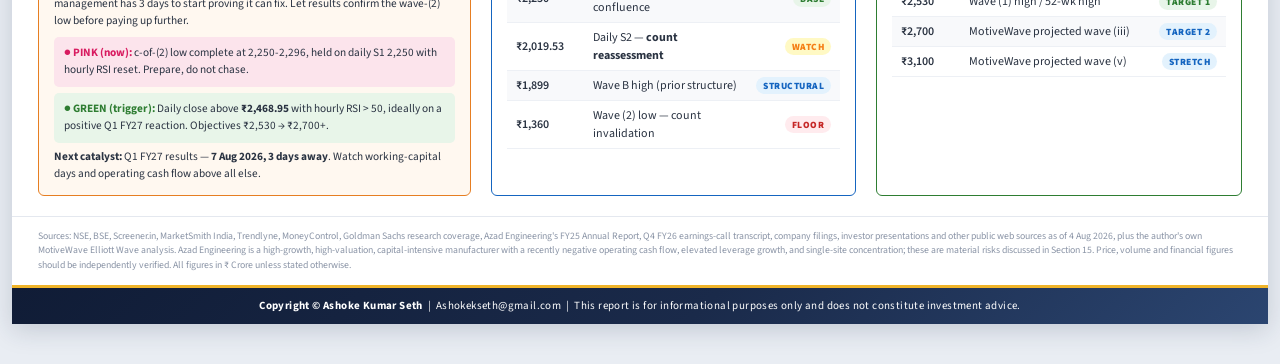
==== commit 50314181: "Wrap report body in the same boxed/shadow card treatment as the cover page; fix a mismatched closing" ====
--- a/AZAD_Equity_Report.html
+++ b/AZAD_Equity_Report.html
@@ -17,7 +17,8 @@
 <style>
   * { margin:0; padding:0; box-sizing:border-box; }
   body { background:#ffffff; font-family:'Source Sans 3',Arial,sans-serif; color:#2a3342; font-size:12.5px; line-height:1.5; }
-  .page { width:1400px; max-width:100%; margin:0 auto; background:#fff; }
+  .page-wrap { background:#e9edf3; display:flex; justify-content:center; padding:24px 12px 40px; }
+  .page { width:1400px; max-width:100%; margin:0; background:#fff; box-shadow:0 6px 24px rgba(26,42,74,0.18); }
   /* header */
   .hdr { background:linear-gradient(135deg,#101c36 0%,#1a2a4a 55%,#2b4570 100%); border-bottom:4px solid; border-image:linear-gradient(90deg,#f7b733,#e67e22,#c62828) 1; color:#fff; padding:16px 26px 13px; display:flex; justify-content:space-between; align-items:flex-start; }
   .hdr .meta { font-size:10.5px; letter-spacing:0.6px; color:#9fb0cf; text-transform:uppercase; }
@@ -408,6 +409,7 @@
 </div>
 </div>
 
+<div class="page-wrap">
 <div class="page">
 
   <!-- ================= HEADER ================= -->
@@ -880,6 +882,7 @@
   <div class="disclaim">Sources: NSE, BSE, Screener.in, MarketSmith India, Trendlyne, MoneyControl, Goldman Sachs research coverage, Azad Engineering's FY25 Annual Report, Q4 FY26 earnings-call transcript, company filings, investor presentations and other public web sources as of 4 Aug 2026, plus the author's own MotiveWave Elliott Wave analysis. Azad Engineering is a high-growth, high-valuation, capital-intensive manufacturer with a recently negative operating cash flow, elevated leverage growth, and single-site concentration; these are material risks discussed in Section 15. Price, volume and financial figures should be independently verified. All figures in &#8377; Crore unless stated otherwise.</div>
   <div class="footer-blue"><b>Copyright &copy; Ashoke Kumar Seth</b> &nbsp;|&nbsp; Ashokekseth@gmail.com &nbsp;|&nbsp; This report is for informational purposes only and does not constitute investment advice.</div>
 </div>
+</div>
 
 </body>
 </html>
